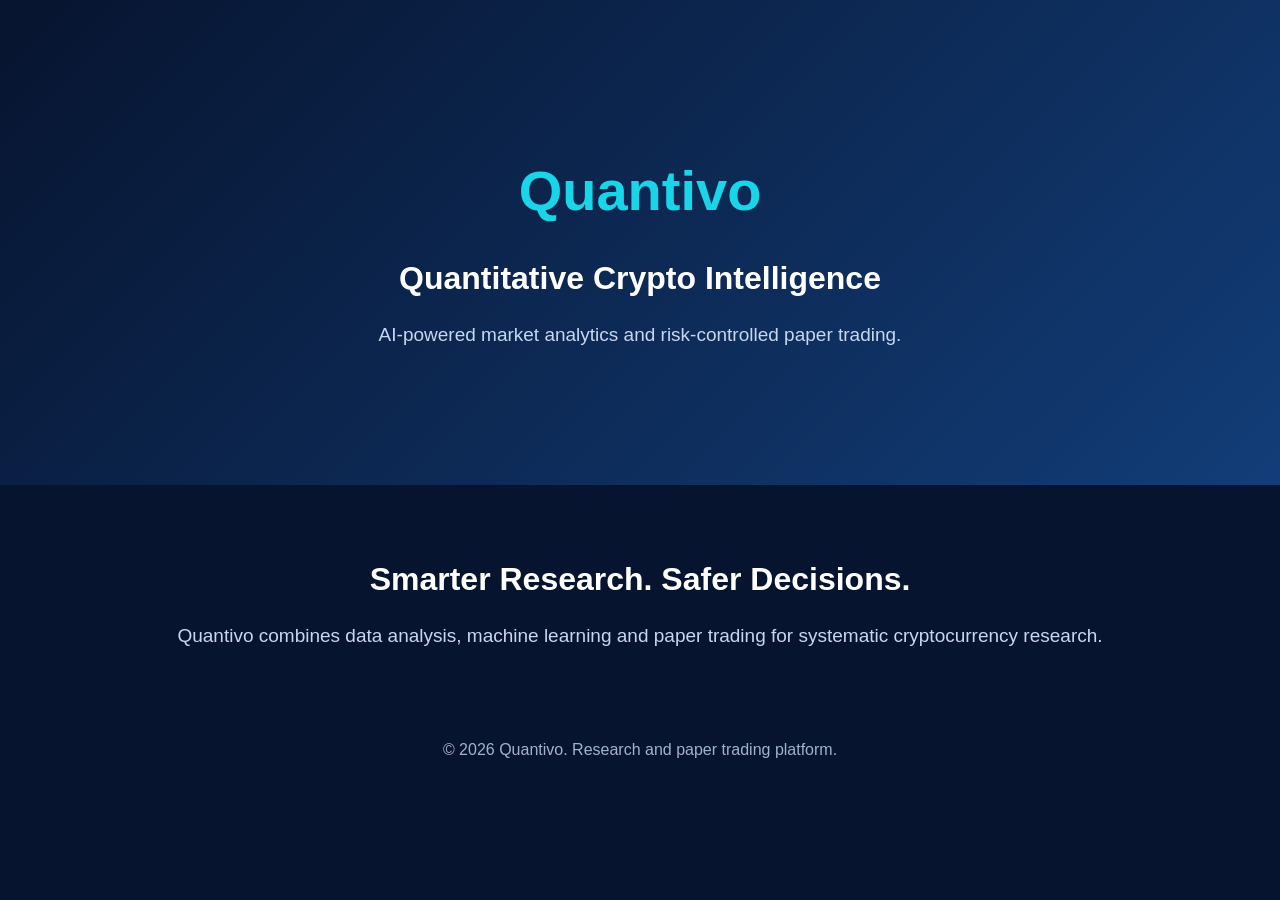
==== index.html @ 5c6624a2 "Create Create Quantivo landing page" ====
<!DOCTYPE html>
<html lang="en">
<head>
  <meta charset="UTF-8">
  <meta name="viewport" content="width=device-width, initial-scale=1.0">
  <title>Quantivo</title>
  <style>
    body {
      margin: 0;
      font-family: Arial, sans-serif;
      background: #07142f;
      color: white;
      text-align: center;
    }
    header {
      padding: 120px 20px;
      background: linear-gradient(135deg, #07142f, #123d78);
    }
    h1 {
      color: #18d5e8;
      font-size: 56px;
    }
    h2 {
      font-size: 32px;
    }
    p {
      color: #c9d7ee;
      font-size: 19px;
    }
    section {
      padding: 50px 20px;
    }
    footer {
      padding: 25px;
      color: #9fb3d1;
    }
  </style>
</head>
<body>

  <header>
    <h1>Quantivo</h1>
    <h2>Quantitative Crypto Intelligence</h2>
    <p>AI-powered market analytics and risk-controlled paper trading.</p>
  </header>

  <section>
    <h2>Smarter Research. Safer Decisions.</h2>
    <p>
      Quantivo combines data analysis, machine learning and paper trading
      for systematic cryptocurrency research.
    </p>
  </section>

  <footer>
    © 2026 Quantivo. Research and paper trading platform.
  </footer>

</body>
</html>
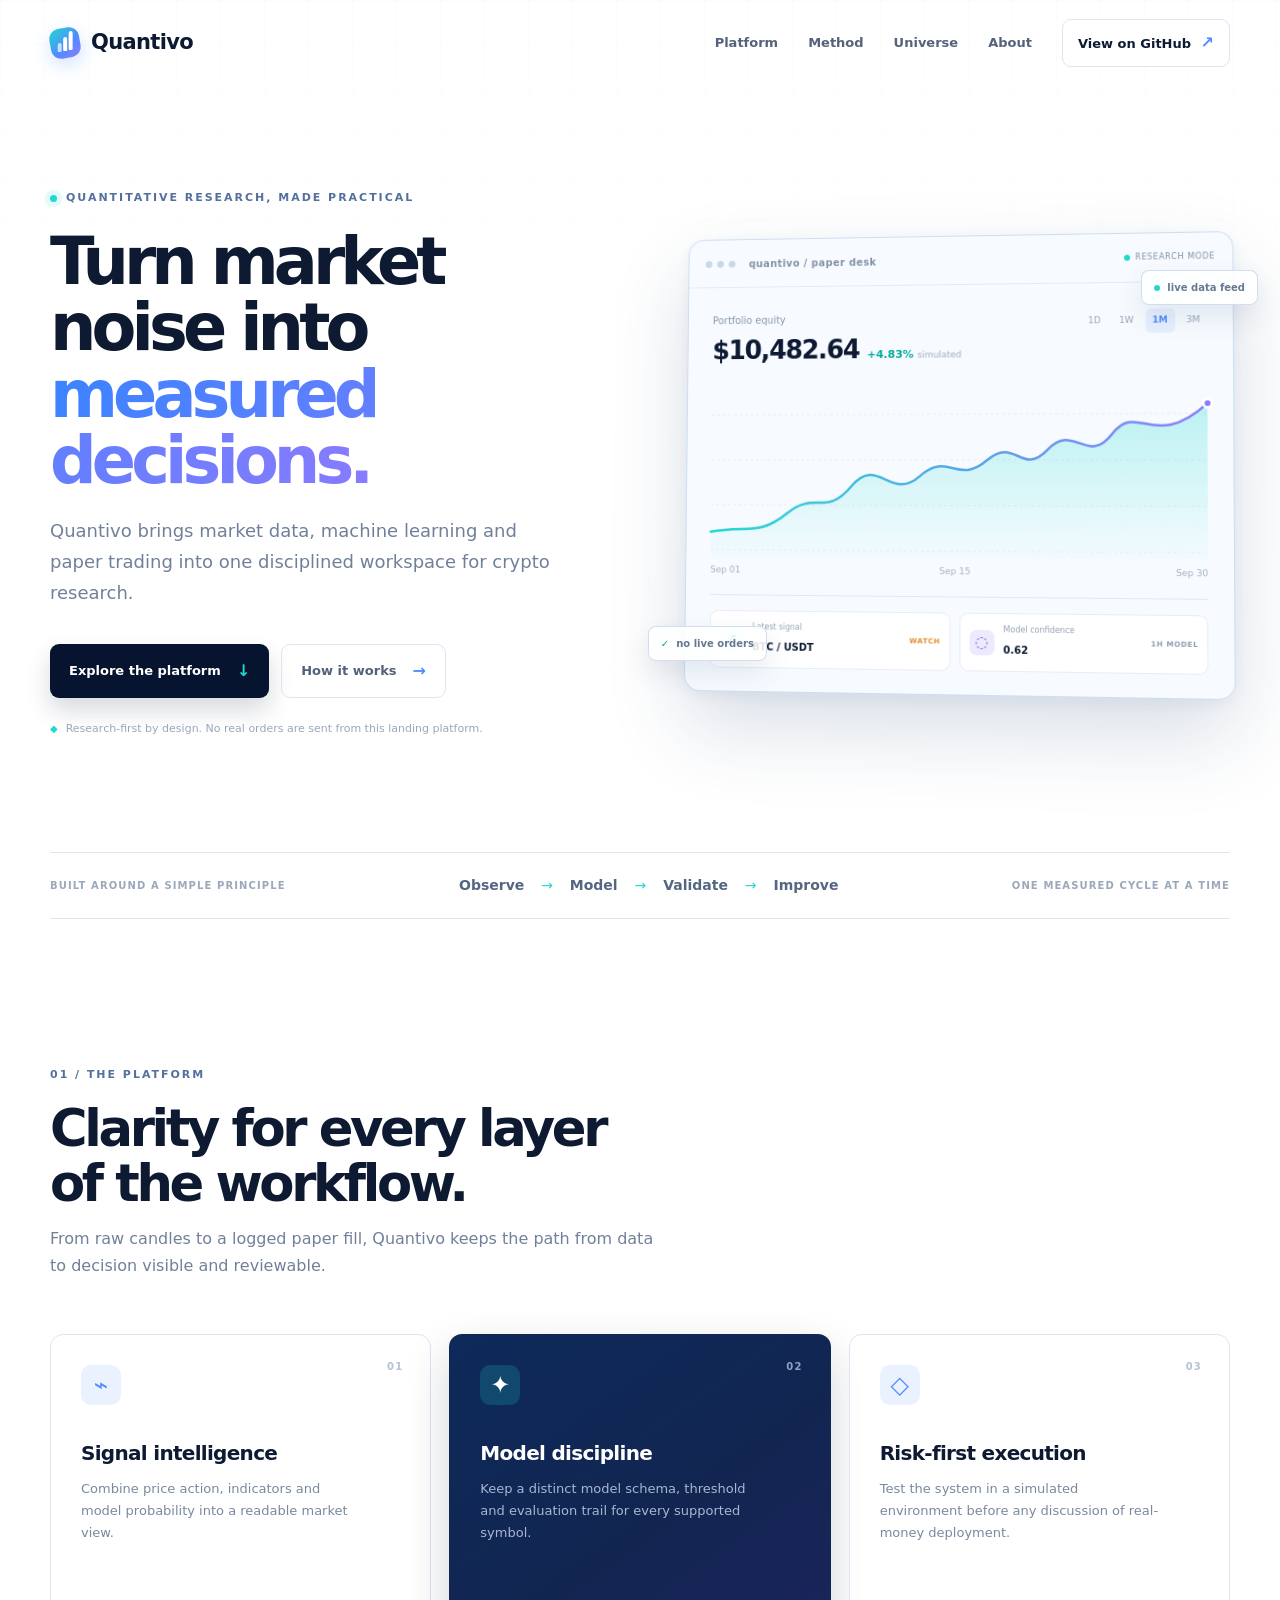
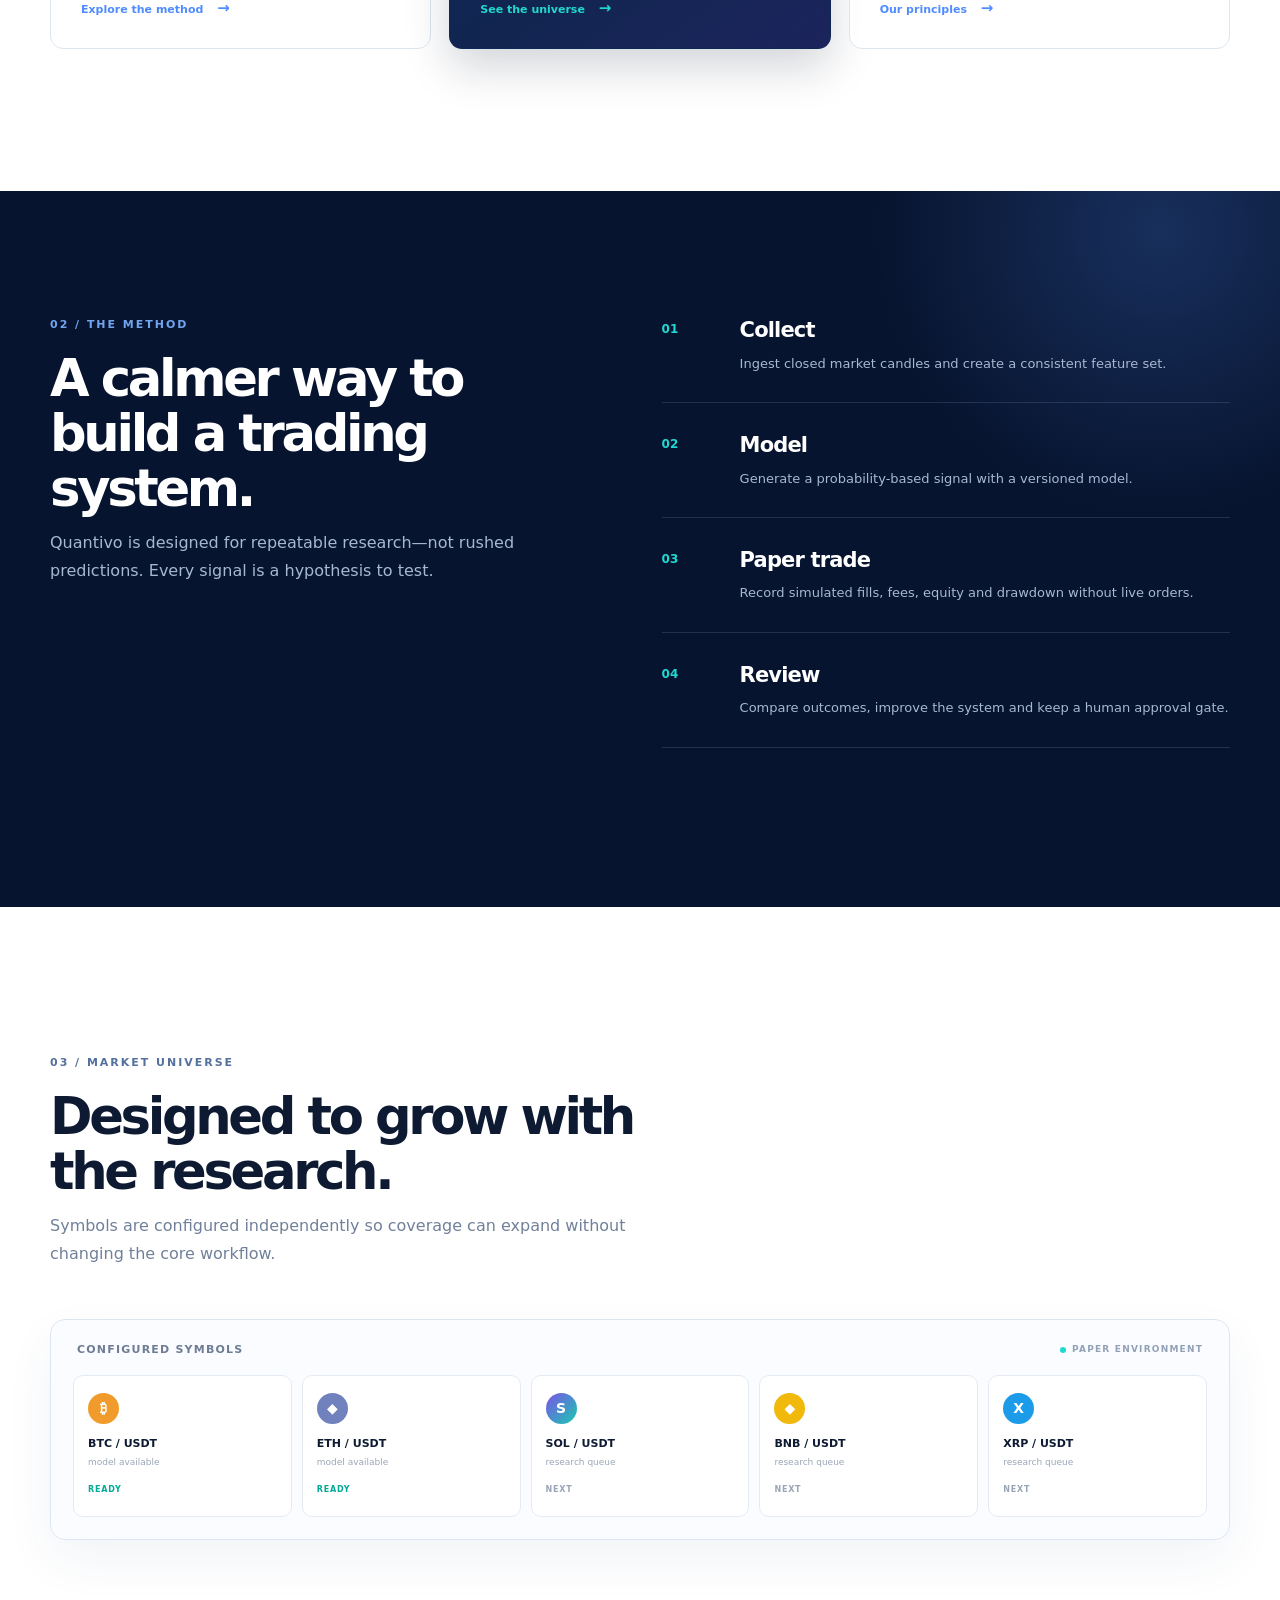
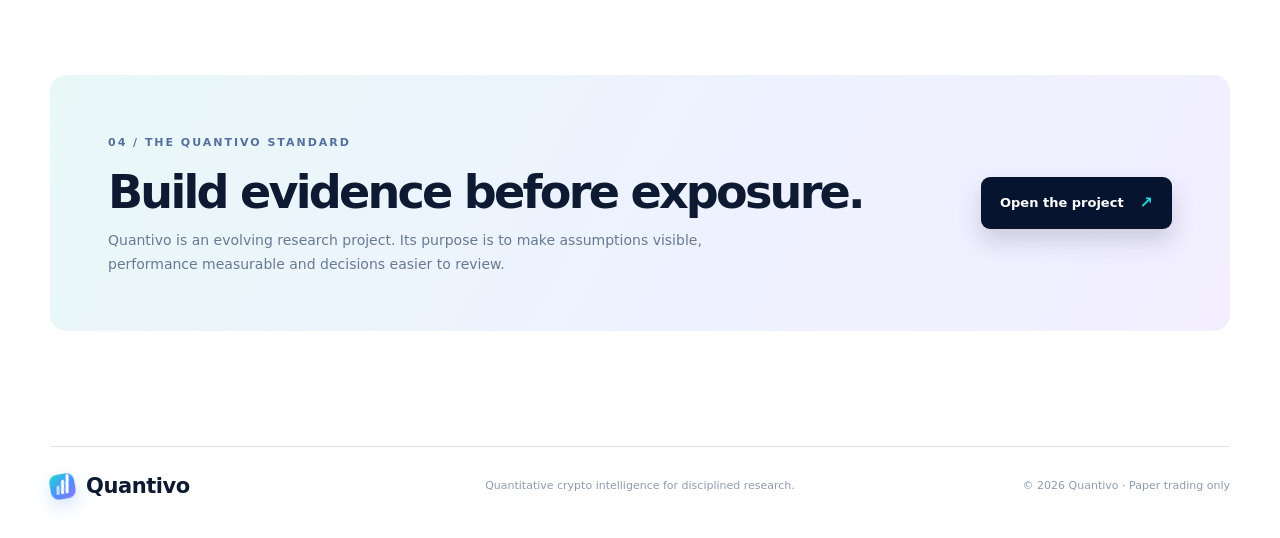
==== commit 53c148fd: "Add files via upload Update Quantivo professional website" ====
--- a/index.html
+++ b/index.html
@@ -1,60 +1,150 @@
-<!DOCTYPE html>
+<!doctype html>
 <html lang="en">
 <head>
-  <meta charset="UTF-8">
-  <meta name="viewport" content="width=device-width, initial-scale=1.0">
-  <title>Quantivo</title>
-  <style>
-    body {
-      margin: 0;
-      font-family: Arial, sans-serif;
-      background: #07142f;
-      color: white;
-      text-align: center;
-    }
-    header {
-      padding: 120px 20px;
-      background: linear-gradient(135deg, #07142f, #123d78);
-    }
-    h1 {
-      color: #18d5e8;
-      font-size: 56px;
-    }
-    h2 {
-      font-size: 32px;
-    }
-    p {
-      color: #c9d7ee;
-      font-size: 19px;
-    }
-    section {
-      padding: 50px 20px;
-    }
-    footer {
-      padding: 25px;
-      color: #9fb3d1;
-    }
-  </style>
+  <meta charset="UTF-8" />
+  <meta name="viewport" content="width=device-width, initial-scale=1.0" />
+  <meta name="description" content="Quantivo is an AI-powered quantitative crypto research and paper-trading platform." />
+  <meta name="theme-color" content="#07142f" />
+  <title>Quantivo — Quantitative Crypto Intelligence</title>
+  <link rel="stylesheet" href="styles.css" />
 </head>
 <body>
+  <div class="background-grid" aria-hidden="true"></div>
 
-  <header>
-    <h1>Quantivo</h1>
-    <h2>Quantitative Crypto Intelligence</h2>
-    <p>AI-powered market analytics and risk-controlled paper trading.</p>
+  <header class="site-header">
+    <a class="brand" href="#top" aria-label="Quantivo home">
+      <span class="brand-mark" aria-hidden="true">
+        <span class="mark-bar bar-one"></span>
+        <span class="mark-bar bar-two"></span>
+        <span class="mark-bar bar-three"></span>
+      </span>
+      <span class="brand-name">Quantivo</span>
+    </a>
+
+    <button class="menu-toggle" type="button" aria-label="Open navigation" aria-expanded="false">
+      <span></span><span></span><span></span>
+    </button>
+
+    <nav class="site-nav" aria-label="Main navigation">
+      <a href="#platform">Platform</a>
+      <a href="#method">Method</a>
+      <a href="#universe">Universe</a>
+      <a href="#about">About</a>
+      <a class="nav-cta" href="https://github.com/Quantivo-bit/quantivo-platform" target="_blank" rel="noreferrer">View on GitHub <span>↗</span></a>
+    </nav>
   </header>
 
-  <section>
-    <h2>Smarter Research. Safer Decisions.</h2>
-    <p>
-      Quantivo combines data analysis, machine learning and paper trading
-      for systematic cryptocurrency research.
-    </p>
-  </section>
+  <main id="top">
+    <section class="hero section-shell">
+      <div class="hero-copy reveal">
+        <div class="eyebrow"><span class="pulse-dot"></span> Quantitative research, made practical</div>
+        <h1>Turn market noise into <em>measured decisions.</em></h1>
+        <p class="hero-text">Quantivo brings market data, machine learning and paper trading into one disciplined workspace for crypto research.</p>
+        <div class="hero-actions">
+          <a class="button button-primary" href="#platform">Explore the platform <span>↓</span></a>
+          <a class="button button-ghost" href="#method">How it works <span>→</span></a>
+        </div>
+        <div class="hero-note"><span class="shield-icon">◆</span> Research-first by design. No real orders are sent from this landing platform.</div>
+      </div>
 
-  <footer>
-    © 2026 Quantivo. Research and paper trading platform.
+      <div class="hero-visual reveal delay-one" aria-label="Quantivo dashboard preview">
+        <div class="dashboard-window">
+          <div class="window-topbar">
+            <div class="window-dots"><i></i><i></i><i></i></div>
+            <span class="window-title">quantivo / paper desk</span>
+            <span class="window-status"><b></b> research mode</span>
+          </div>
+          <div class="dashboard-body">
+            <div class="dash-heading">
+              <div><span class="dash-label">Portfolio equity</span><strong>$10,482.64</strong><span class="positive">+4.83% <small>simulated</small></span></div>
+              <div class="period-tabs"><span>1D</span><span>1W</span><span class="active">1M</span><span>3M</span></div>
+            </div>
+            <div class="chart-wrap">
+              <svg class="equity-chart" viewBox="0 0 600 220" role="img" aria-label="Illustrative portfolio equity curve">
+                <defs>
+                  <linearGradient id="areaFill" x1="0" x2="0" y1="0" y2="1">
+                    <stop offset="0" stop-color="#21d8d0" stop-opacity=".28" />
+                    <stop offset="1" stop-color="#21d8d0" stop-opacity="0" />
+                  </linearGradient>
+                  <linearGradient id="lineFill" x1="0" x2="1">
+                    <stop offset="0" stop-color="#21d8d0" />
+                    <stop offset="1" stop-color="#8d7bff" />
+                  </linearGradient>
+                </defs>
+                <g class="chart-grid"><path d="M0 35H600M0 90H600M0 145H600M0 200H600" /></g>
+                <path class="chart-area" d="M0 178 C48 170 60 183 95 155 S142 160 174 122 S222 141 257 110 S303 121 338 91 S379 111 411 78 S458 98 488 59 S537 81 600 23 V220 H0 Z" />
+                <path class="chart-line" d="M0 178 C48 170 60 183 95 155 S142 160 174 122 S222 141 257 110 S303 121 338 91 S379 111 411 78 S458 98 488 59 S537 81 600 23" />
+                <circle class="chart-point" cx="600" cy="23" r="5" />
+              </svg>
+              <div class="chart-labels"><span>Sep 01</span><span>Sep 15</span><span>Sep 30</span></div>
+            </div>
+            <div class="dash-divider"></div>
+            <div class="signal-row">
+              <div class="signal-card"><span class="signal-icon cyan">↗</span><div><small>Latest signal</small><strong>BTC / USDT</strong></div><span class="signal-pill watch">WATCH</span></div>
+              <div class="signal-card"><span class="signal-icon violet">◌</span><div><small>Model confidence</small><strong>0.62</strong></div><span class="signal-pill neutral">1H MODEL</span></div>
+            </div>
+          </div>
+        </div>
+        <div class="floating-tag tag-top"><span></span> live data feed</div>
+        <div class="floating-tag tag-bottom"><span>✓</span> no live orders</div>
+      </div>
+    </section>
+
+    <section class="proof-strip section-shell reveal">
+      <span class="proof-label">Built around a simple principle</span>
+      <div class="proof-statement">Observe <b>→</b> Model <b>→</b> Validate <b>→</b> Improve</div>
+      <span class="proof-label proof-right">One measured cycle at a time</span>
+    </section>
+
+    <section id="platform" class="content-section section-shell">
+      <div class="section-heading reveal"><span class="section-kicker">01 / THE PLATFORM</span><h2>Clarity for every layer of the workflow.</h2><p>From raw candles to a logged paper fill, Quantivo keeps the path from data to decision visible and reviewable.</p></div>
+      <div class="feature-grid">
+        <article class="feature-card reveal"><div class="feature-number">01</div><div class="feature-icon icon-data">⌁</div><h3>Signal intelligence</h3><p>Combine price action, indicators and model probability into a readable market view.</p><a href="#method">Explore the method <span>→</span></a></article>
+        <article class="feature-card featured reveal delay-one"><div class="feature-number">02</div><div class="feature-icon icon-model">✦</div><h3>Model discipline</h3><p>Keep a distinct model schema, threshold and evaluation trail for every supported symbol.</p><a href="#universe">See the universe <span>→</span></a></article>
+        <article class="feature-card reveal delay-two"><div class="feature-number">03</div><div class="feature-icon icon-risk">◇</div><h3>Risk-first execution</h3><p>Test the system in a simulated environment before any discussion of real-money deployment.</p><a href="#about">Our principles <span>→</span></a></article>
+      </div>
+    </section>
+
+    <section id="method" class="method-section">
+      <div class="section-shell method-layout">
+        <div class="section-heading light reveal"><span class="section-kicker">02 / THE METHOD</span><h2>A calmer way to build a trading system.</h2><p>Quantivo is designed for repeatable research—not rushed predictions. Every signal is a hypothesis to test.</p></div>
+        <div class="method-steps">
+          <div class="method-step reveal"><span>01</span><div><h3>Collect</h3><p>Ingest closed market candles and create a consistent feature set.</p></div></div>
+          <div class="method-step reveal delay-one"><span>02</span><div><h3>Model</h3><p>Generate a probability-based signal with a versioned model.</p></div></div>
+          <div class="method-step reveal delay-two"><span>03</span><div><h3>Paper trade</h3><p>Record simulated fills, fees, equity and drawdown without live orders.</p></div></div>
+          <div class="method-step reveal delay-three"><span>04</span><div><h3>Review</h3><p>Compare outcomes, improve the system and keep a human approval gate.</p></div></div>
+        </div>
+      </div>
+    </section>
+
+    <section id="universe" class="content-section section-shell universe-section">
+      <div class="section-heading reveal"><span class="section-kicker">03 / MARKET UNIVERSE</span><h2>Designed to grow with the research.</h2><p>Symbols are configured independently so coverage can expand without changing the core workflow.</p></div>
+      <div class="universe-board reveal">
+        <div class="universe-head"><span>Configured symbols</span><span class="board-status"><b></b> paper environment</span></div>
+        <div class="asset-grid">
+          <div class="asset active"><span class="asset-token btc">₿</span><div><strong>BTC / USDT</strong><small>model available</small></div><span class="asset-state">READY</span></div>
+          <div class="asset active"><span class="asset-token eth">◆</span><div><strong>ETH / USDT</strong><small>model available</small></div><span class="asset-state">READY</span></div>
+          <div class="asset"><span class="asset-token sol">S</span><div><strong>SOL / USDT</strong><small>research queue</small></div><span class="asset-state queued">NEXT</span></div>
+          <div class="asset"><span class="asset-token bnb">◆</span><div><strong>BNB / USDT</strong><small>research queue</small></div><span class="asset-state queued">NEXT</span></div>
+          <div class="asset"><span class="asset-token xrp">X</span><div><strong>XRP / USDT</strong><small>research queue</small></div><span class="asset-state queued">NEXT</span></div>
+        </div>
+      </div>
+    </section>
+
+    <section id="about" class="closing-section section-shell reveal">
+      <div class="closing-card">
+        <div><span class="section-kicker">04 / THE QUANTIVO STANDARD</span><h2>Build evidence before exposure.</h2><p>Quantivo is an evolving research project. Its purpose is to make assumptions visible, performance measurable and decisions easier to review.</p></div>
+        <a class="button button-primary" href="https://github.com/Quantivo-bit/quantivo-platform" target="_blank" rel="noreferrer">Open the project <span>↗</span></a>
+      </div>
+    </section>
+  </main>
+
+  <footer class="site-footer section-shell">
+    <a class="brand" href="#top" aria-label="Quantivo home"><span class="brand-mark small" aria-hidden="true"><span class="mark-bar bar-one"></span><span class="mark-bar bar-two"></span><span class="mark-bar bar-three"></span></span><span class="brand-name">Quantivo</span></a>
+    <p>Quantitative crypto intelligence for disciplined research.</p>
+    <span class="footer-meta">© <span id="year"></span> Quantivo · Paper trading only</span>
   </footer>
 
+  <script src="script.js"></script>
 </body>
 </html>
--- a/styles.css
+++ b/styles.css
@@ -0,0 +1,51 @@
+:root {
+  --navy: #07142f;
+  --navy-2: #0b1c3d;
+  --ink: #0d1a32;
+  --muted: #71809a;
+  --line: #dce5f1;
+  --soft: #f5f8fc;
+  --cyan: #21d8d0;
+  --blue: #4f8cff;
+  --violet: #8d7bff;
+  --white: #ffffff;
+  --max: 1180px;
+}
+
+* { box-sizing: border-box; }
+html { scroll-behavior: smooth; }
+body { margin: 0; color: var(--ink); background: #fff; font-family: Inter, ui-sans-serif, system-ui, -apple-system, BlinkMacSystemFont, "Segoe UI", sans-serif; line-height: 1.5; overflow-x: hidden; }
+a { color: inherit; text-decoration: none; }
+.background-grid { position: fixed; inset: 0; pointer-events: none; opacity: .42; background-image: linear-gradient(rgba(14, 38, 75, .035) 1px, transparent 1px), linear-gradient(90deg, rgba(14, 38, 75, .035) 1px, transparent 1px); background-size: 44px 44px; mask-image: linear-gradient(to bottom, #000 0%, transparent 52%); }
+.section-shell { width: min(var(--max), calc(100% - 64px)); margin: 0 auto; }
+
+.site-header { width: min(var(--max), calc(100% - 64px)); height: 86px; margin: 0 auto; display: flex; align-items: center; justify-content: space-between; position: relative; z-index: 5; }
+.brand { display: inline-flex; align-items: center; gap: 11px; font-weight: 750; letter-spacing: -.04em; }
+.brand-name { font-size: 21px; }
+.brand-mark { width: 30px; height: 30px; border-radius: 10px; position: relative; display: inline-flex; align-items: end; justify-content: center; gap: 2px; padding: 7px 6px; background: linear-gradient(145deg, var(--cyan), var(--blue) 57%, var(--violet)); box-shadow: 0 7px 18px rgba(68, 143, 255, .24); transform: rotate(-10deg); }
+.mark-bar { display: block; width: 4px; border-radius: 4px 4px 2px 2px; background: #fff; transform: rotate(10deg); }
+.bar-one { height: 9px; opacity: .7; }.bar-two { height: 14px; }.bar-three { height: 19px; }
+.brand-mark.small { width: 25px; height: 25px; border-radius: 8px; padding: 5px; }.brand-mark.small .mark-bar { width: 3px; }
+.site-nav { display: flex; align-items: center; gap: 30px; color: #54637c; font-size: 13px; font-weight: 650; }
+.site-nav a { transition: color .2s ease; }.site-nav a:hover { color: var(--ink); }.site-nav .nav-cta { color: var(--ink); padding: 11px 15px; border: 1px solid var(--line); border-radius: 9px; background: rgba(255,255,255,.7); }.nav-cta span { color: var(--blue); font-size: 16px; margin-left: 5px; }
+.menu-toggle { display: none; border: 0; background: transparent; padding: 8px; }.menu-toggle span { width: 23px; height: 2px; display: block; margin: 5px; background: var(--ink); border-radius: 3px; }
+
+.hero { min-height: 650px; padding: 104px 0 115px; display: grid; grid-template-columns: 1fr .99fr; gap: 74px; align-items: center; }
+.eyebrow, .section-kicker { color: #54709e; font-size: 11px; font-weight: 800; text-transform: uppercase; letter-spacing: .18em; }.eyebrow { display: flex; align-items: center; gap: 9px; }.pulse-dot { width: 7px; height: 7px; border-radius: 50%; background: var(--cyan); box-shadow: 0 0 0 5px rgba(33,216,208,.13); }
+h1 { max-width: 640px; margin: 21px 0 22px; font-size: clamp(50px, 5.1vw, 78px); line-height: 1.02; letter-spacing: -.075em; font-weight: 730; }.hero h1 em { font-style: normal; color: var(--blue); background: linear-gradient(100deg, #3c83ff, #887bff); -webkit-background-clip: text; background-clip: text; color: transparent; }
+.hero-text { max-width: 510px; margin: 0; color: var(--muted); font-size: 18px; line-height: 1.72; }.hero-actions { display: flex; gap: 12px; margin-top: 35px; }.button { display: inline-flex; align-items: center; justify-content: center; gap: 16px; border-radius: 9px; padding: 14px 19px; font-size: 13px; font-weight: 750; transition: transform .2s ease, box-shadow .2s ease, background .2s ease; }.button:hover { transform: translateY(-2px); }.button-primary { color: #fff; background: var(--navy); box-shadow: 0 12px 25px rgba(7,20,47,.16); }.button-primary:hover { box-shadow: 0 16px 30px rgba(7,20,47,.22); }.button-primary span { color: var(--cyan); font-size: 16px; }.button-ghost { border: 1px solid var(--line); color: #53617a; }.button-ghost span { color: var(--blue); font-size: 16px; }.hero-note { display: flex; align-items: center; gap: 8px; margin-top: 23px; color: #9aa7ba; font-size: 11px; }.shield-icon { color: var(--cyan); font-size: 10px; }
+
+.hero-visual { position: relative; min-width: 0; }.dashboard-window { position: relative; overflow: hidden; border: 1px solid rgba(151,181,223,.42); border-radius: 16px; background: rgba(247,251,255,.9); box-shadow: 0 35px 80px rgba(31, 63, 112, .17), 0 5px 18px rgba(31,63,112,.06); transform: perspective(1200px) rotateY(-5deg) rotateX(2deg); }.window-topbar { height: 49px; display: flex; align-items: center; gap: 14px; padding: 0 17px; border-bottom: 1px solid #e1eaf5; color: #8290a7; font-size: 10px; }.window-dots { display: flex; gap: 5px; }.window-dots i { width: 7px; height: 7px; border-radius: 50%; background: #cad7e7; }.window-title { font-weight: 700; letter-spacing: .04em; }.window-status { margin-left: auto; display: flex; gap: 5px; align-items: center; text-transform: uppercase; letter-spacing: .08em; font-size: 8px; }.window-status b, .board-status b { width: 6px; height: 6px; border-radius: 50%; background: var(--cyan); }
+.dashboard-body { padding: 26px 25px 23px; }.dash-heading { display: flex; align-items: start; justify-content: space-between; }.dash-label { display: block; color: #8796aa; font-size: 10px; margin-bottom: 4px; }.dash-heading strong { display: inline-block; font-size: 26px; letter-spacing: -.05em; }.positive { display: inline-block; color: #04a99c; margin-left: 8px; font-size: 11px; font-weight: 800; }.positive small { color: #9caabd; font-size: 9px; font-weight: 500; }.period-tabs { display: flex; gap: 4px; color: #97a5b8; font-size: 9px; }.period-tabs span { padding: 5px 7px; border-radius: 5px; }.period-tabs .active { color: var(--blue); background: #e7effe; font-weight: 800; }.chart-wrap { margin-top: 17px; }.equity-chart { display: block; width: 100%; height: auto; overflow: visible; }.chart-grid path { fill: none; stroke: #e0e8f2; stroke-width: 1; stroke-dasharray: 3 4; }.chart-area { fill: url(#areaFill); }.chart-line { fill: none; stroke: url(#lineFill); stroke-width: 3; stroke-linecap: round; }.chart-point { fill: var(--violet); stroke: white; stroke-width: 3; }.chart-labels { display: flex; justify-content: space-between; color: #a4b0c0; font-size: 9px; margin-top: -3px; }.dash-divider { height: 1px; margin: 18px 0 15px; background: #e0e8f2; }.signal-row { display: grid; grid-template-columns: 1fr 1fr; gap: 9px; }.signal-card { display: flex; align-items: center; gap: 9px; min-width: 0; padding: 10px 9px; background: #fff; border: 1px solid #e7edf5; border-radius: 9px; }.signal-icon { width: 25px; height: 25px; display: grid; place-items: center; border-radius: 7px; font-size: 15px; }.signal-icon.cyan { color: #069c9c; background: #dff8f5; }.signal-icon.violet { color: #6f5de1; background: #eeeafe; }.signal-card div { min-width: 0; }.signal-card small { display: block; color: #94a1b4; white-space: nowrap; font-size: 8px; }.signal-card strong { font-size: 10px; white-space: nowrap; }.signal-pill { margin-left: auto; font-size: 7px; font-weight: 800; letter-spacing: .08em; }.signal-pill.watch { color: #e28a25; }.signal-pill.neutral { color: #8c9ab0; }.floating-tag { position: absolute; display: flex; align-items: center; gap: 7px; padding: 9px 12px; border: 1px solid rgba(202,217,235,.85); border-radius: 8px; color: #667892; background: rgba(255,255,255,.88); box-shadow: 0 12px 27px rgba(41,74,119,.11); font-size: 10px; font-weight: 750; }.tag-top { top: 8%; right: -28px; }.tag-top span { width: 6px; height: 6px; border-radius: 50%; background: var(--cyan); }.tag-bottom { bottom: 7%; left: -32px; }.tag-bottom span { color: #00a88f; }
+
+.proof-strip { display: flex; align-items: center; justify-content: space-between; gap: 20px; padding: 22px 0; border-top: 1px solid var(--line); border-bottom: 1px solid var(--line); }.proof-label { color: #9ba8bb; font-size: 10px; text-transform: uppercase; letter-spacing: .11em; font-weight: 800; }.proof-statement { color: #546681; font-size: 14px; font-weight: 650; }.proof-statement b { color: var(--cyan); padding: 0 12px; font-weight: 500; }.proof-right { text-align: right; }
+.content-section { padding: 142px 0; }.section-heading { max-width: 620px; }.section-heading h2 { margin: 16px 0 14px; font-size: clamp(34px, 4vw, 53px); line-height: 1.07; letter-spacing: -.065em; }.section-heading p { margin: 0; color: var(--muted); font-size: 16px; line-height: 1.7; }.feature-grid { display: grid; grid-template-columns: repeat(3, 1fr); gap: 18px; margin-top: 55px; }.feature-card { position: relative; min-height: 315px; padding: 30px; border: 1px solid var(--line); border-radius: 13px; background: rgba(255,255,255,.8); overflow: hidden; transition: transform .25s ease, border-color .25s ease, box-shadow .25s ease; }.feature-card:hover { transform: translateY(-5px); border-color: #b8cdef; box-shadow: 0 18px 42px rgba(39,69,116,.09); }.feature-card.featured { color: #fff; border-color: transparent; background: linear-gradient(145deg, #0d2a5a, #122551 58%, #1b245c); box-shadow: 0 18px 45px rgba(7,20,47,.18); }.feature-number { position: absolute; top: 24px; right: 27px; color: #b6c2d3; font-size: 10px; font-weight: 800; letter-spacing: .12em; }.featured .feature-number { color: #8aa2c4; }.feature-icon { width: 40px; height: 40px; display: grid; place-items: center; margin-bottom: 33px; color: var(--blue); background: #eaf1ff; border-radius: 10px; font-size: 24px; }.featured .feature-icon { color: #fff; background: rgba(33,216,208,.18); }.feature-card h3 { margin: 0 0 10px; font-size: 20px; letter-spacing: -.035em; }.feature-card p { max-width: 280px; margin: 0; color: #7a899f; font-size: 13px; line-height: 1.7; }.featured p { color: #a8b7d0; }.feature-card a { position: absolute; bottom: 29px; color: var(--blue); font-size: 11px; font-weight: 800; }.featured a { color: var(--cyan); }.feature-card a span { margin-left: 10px; font-size: 15px; }
+
+.method-section { padding: 120px 0 132px; color: #fff; background: var(--navy); position: relative; overflow: hidden; }.method-section::after { content: ""; position: absolute; width: 600px; height: 600px; right: -180px; top: -260px; border-radius: 50%; background: radial-gradient(circle, rgba(85,145,255,.22), transparent 67%); pointer-events: none; }.method-layout { display: grid; grid-template-columns: .9fr 1fr; gap: 100px; position: relative; z-index: 1; }.light .section-kicker { color: #71a5ef; }.light h2 { color: #fff; }.light p { color: #a7b8d1; }.method-steps { padding-top: 4px; }.method-step { display: grid; grid-template-columns: 56px 1fr; gap: 22px; padding: 0 0 28px; margin-bottom: 27px; border-bottom: 1px solid rgba(184,210,246,.15); }.method-step > span { color: var(--cyan); font-size: 12px; font-weight: 800; padding-top: 5px; }.method-step h3 { margin: 0 0 6px; font-size: 21px; letter-spacing: -.04em; }.method-step p { margin: 0; color: #a7b8d1; font-size: 13px; line-height: 1.65; }
+.universe-section { padding-bottom: 135px; }.universe-board { margin-top: 52px; padding: 22px; border: 1px solid var(--line); border-radius: 15px; background: rgba(250,252,255,.87); box-shadow: 0 20px 50px rgba(36,68,115,.06); }.universe-head { display: flex; justify-content: space-between; padding: 0 4px 17px; color: #6e7c94; font-size: 11px; font-weight: 800; text-transform: uppercase; letter-spacing: .11em; }.board-status { display: flex; align-items: center; gap: 6px; color: #92a1b6; font-size: 9px; }.asset-grid { display: grid; grid-template-columns: repeat(5, 1fr); gap: 10px; }.asset { min-width: 0; padding: 17px 14px; border: 1px solid #e3eaf3; border-radius: 10px; background: #fff; }.asset-token { width: 31px; height: 31px; display: grid; place-items: center; margin-bottom: 12px; border-radius: 50%; color: #fff; font-size: 14px; font-weight: 800; }.btc { background: #f19b2c; }.eth { background: #7181bd; }.sol { background: linear-gradient(135deg, #7c53e8, #19c9b0); }.bnb { background: #f0b90b; }.xrp { background: #1c9be9; }.asset strong, .asset small { display: block; white-space: nowrap; }.asset strong { font-size: 11px; }.asset small { margin-top: 3px; color: #9aa7b8; font-size: 9px; }.asset-state { display: inline-block; margin-top: 15px; color: #00aa96; font-size: 8px; font-weight: 850; letter-spacing: .1em; }.asset-state.queued { color: #99a5b6; }
+.closing-section { padding-bottom: 115px; }.closing-card { display: flex; align-items: center; justify-content: space-between; gap: 35px; padding: 54px 58px; border-radius: 16px; background: linear-gradient(120deg, #e9f8f7, #edf2ff 52%, #f2eeff); }.closing-card h2 { margin: 15px 0 11px; font-size: clamp(30px, 3.6vw, 47px); line-height: 1.08; letter-spacing: -.06em; }.closing-card p { max-width: 630px; margin: 0; color: #687993; font-size: 14px; line-height: 1.7; }.site-footer { display: grid; grid-template-columns: 1fr 1fr 1fr; align-items: center; padding: 24px 0 36px; border-top: 1px solid var(--line); color: #8e9caf; font-size: 11px; }.site-footer .brand { color: var(--ink); }.site-footer p { text-align: center; margin: 0; }.footer-meta { text-align: right; }
+.reveal { opacity: 0; transform: translateY(18px); transition: opacity .7s ease, transform .7s ease; }.reveal.visible { opacity: 1; transform: translateY(0); }.delay-one { transition-delay: .1s; }.delay-two { transition-delay: .2s; }.delay-three { transition-delay: .3s; }
+
+@media (max-width: 940px) { .hero { grid-template-columns: 1fr; padding-top: 74px; gap: 60px; }.hero-copy { max-width: 700px; }.hero-visual { max-width: 670px; width: 100%; margin: 0 auto; }.method-layout { grid-template-columns: 1fr; gap: 58px; }.asset-grid { grid-template-columns: repeat(3, 1fr); }.asset:last-child { display: none; } }
+@media (max-width: 700px) { .section-shell, .site-header { width: min(100% - 38px, var(--max)); }.site-header { height: 72px; }.menu-toggle { display: block; position: relative; z-index: 6; }.site-nav { position: absolute; top: 63px; left: 0; right: 0; display: none; flex-direction: column; align-items: stretch; gap: 3px; padding: 12px; border: 1px solid var(--line); border-radius: 12px; background: #fff; box-shadow: 0 15px 35px rgba(18,42,78,.12); }.site-nav.open { display: flex; }.site-nav a { padding: 11px 13px; }.site-nav .nav-cta { text-align: center; margin-top: 5px; }.hero { min-height: 0; padding: 72px 0 86px; }.hero h1 { font-size: clamp(44px, 14vw, 64px); }.hero-text { font-size: 16px; }.hero-actions { flex-wrap: wrap; }.dashboard-window { transform: none; }.tag-top { right: -6px; top: -21px; }.tag-bottom { left: -5px; bottom: -22px; }.proof-strip { display: block; text-align: center; padding: 25px 0; }.proof-statement { margin: 10px 0; }.proof-right { text-align: center; }.content-section { padding: 92px 0; }.feature-grid { grid-template-columns: 1fr; margin-top: 36px; }.feature-card { min-height: 285px; }.method-section { padding: 90px 0; }.asset-grid { grid-template-columns: 1fr 1fr; }.asset:last-child { display: block; }.closing-card { align-items: flex-start; flex-direction: column; padding: 35px 27px; }.site-footer { grid-template-columns: 1fr; gap: 17px; }.site-footer p, .footer-meta { text-align: left; } }
+@media (prefers-reduced-motion: reduce) { html { scroll-behavior: auto; }.reveal { opacity: 1; transform: none; transition: none; }.button, .feature-card { transition: none; } }
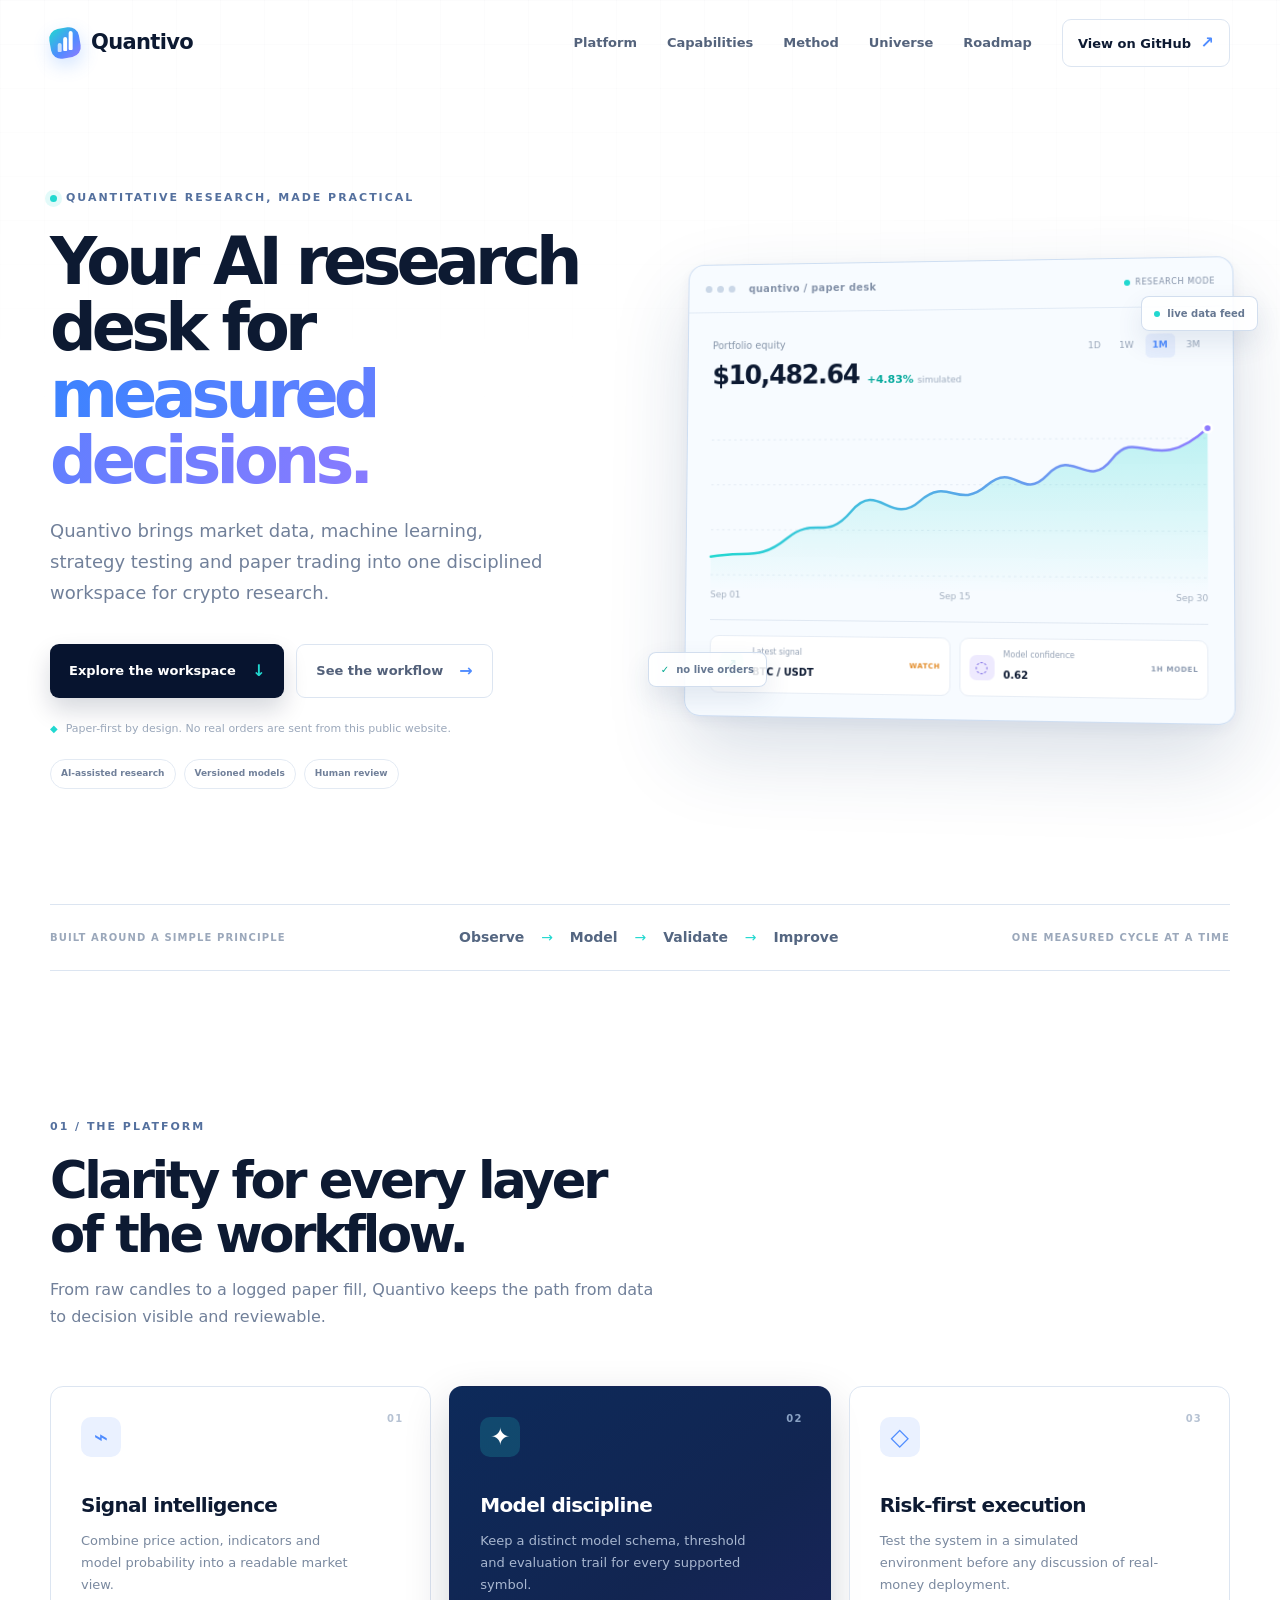
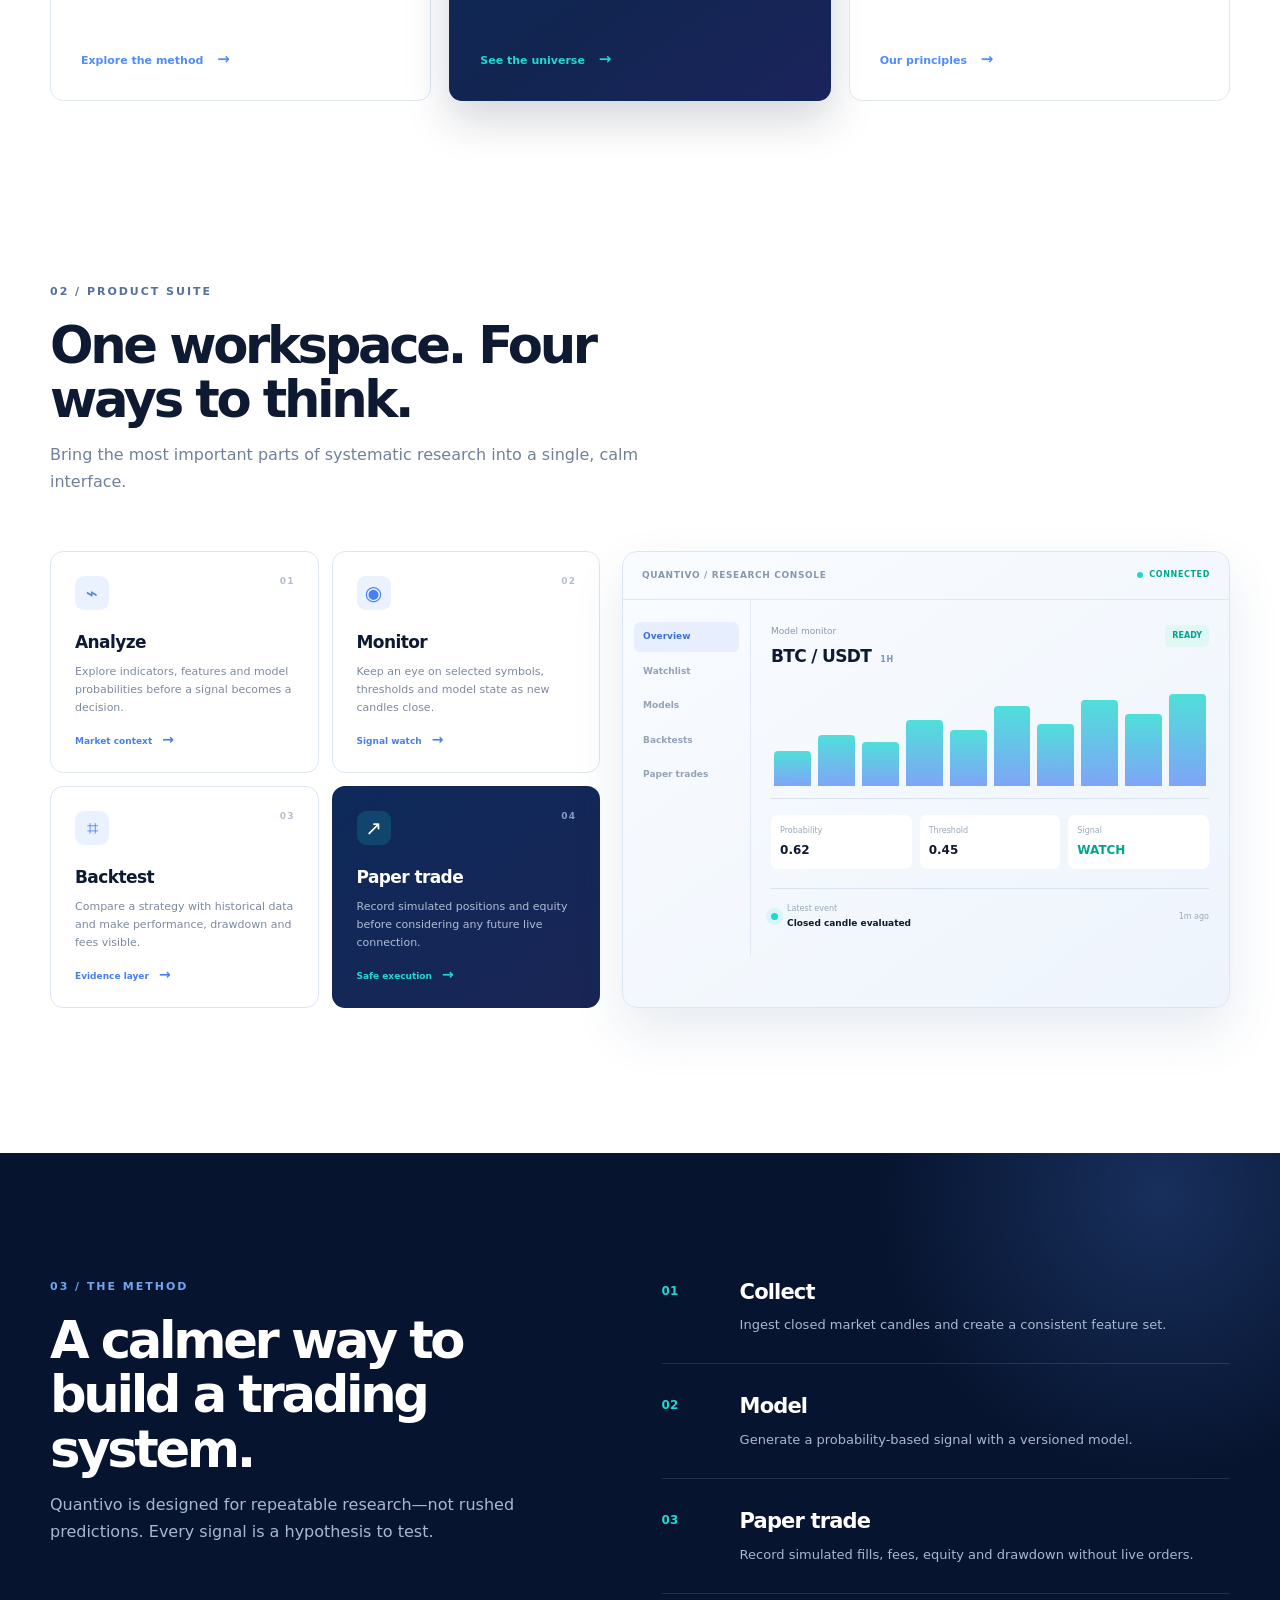
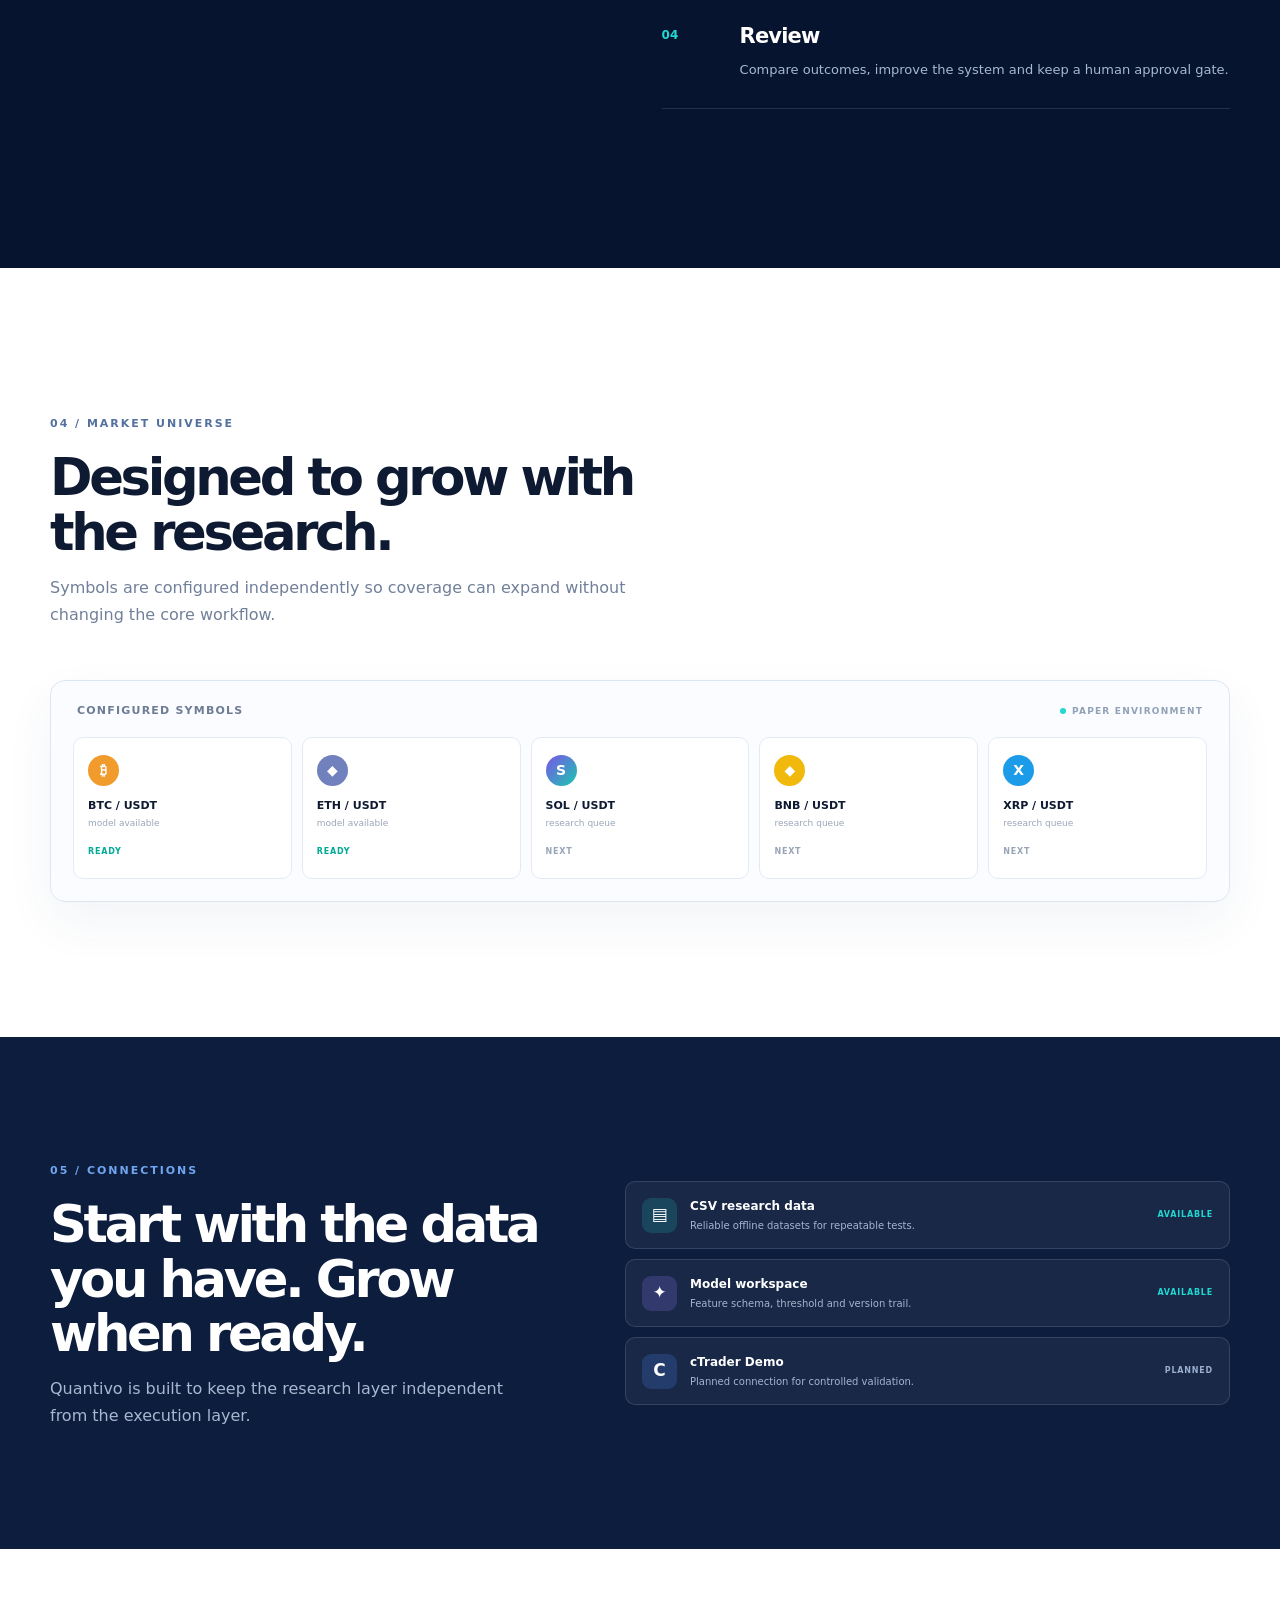
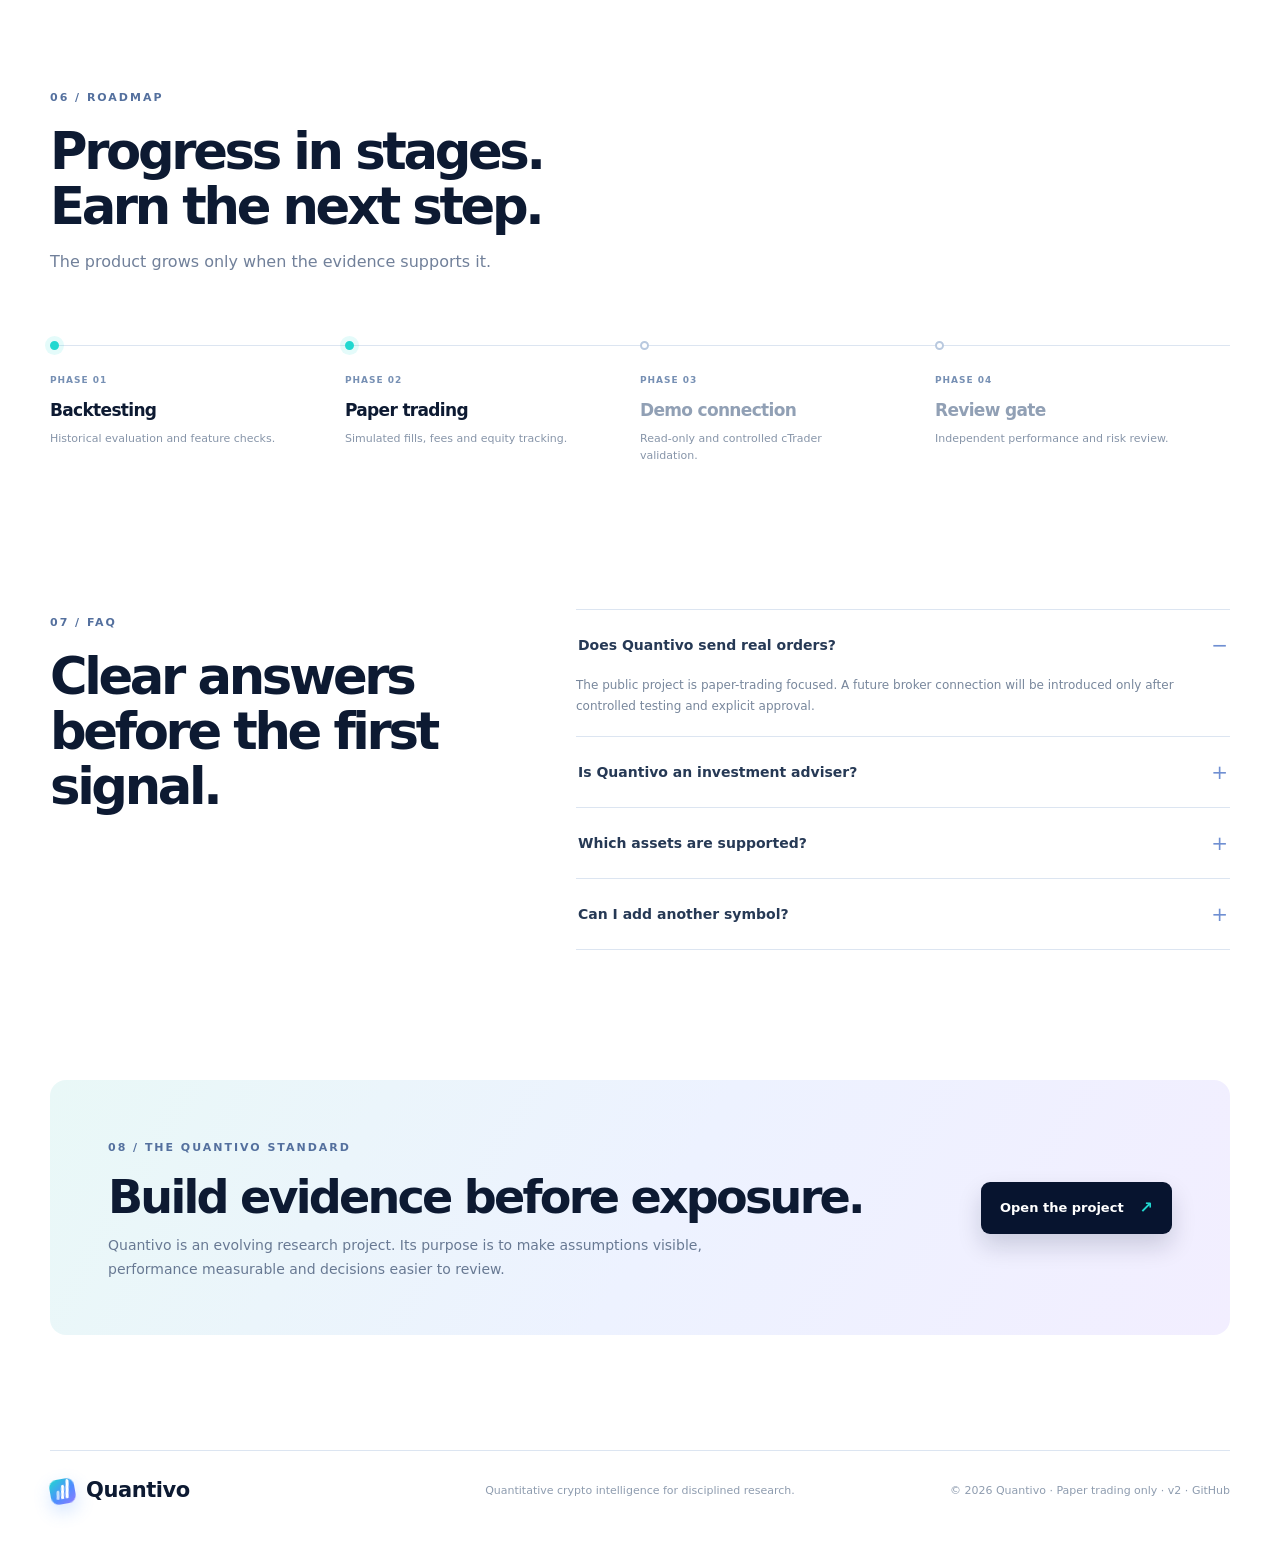
==== commit fd828c30: "Add files via upload Update Quantivo website v2" ====
--- a/index.html
+++ b/index.html
@@ -6,7 +6,8 @@
   <meta name="description" content="Quantivo is an AI-powered quantitative crypto research and paper-trading platform." />
   <meta name="theme-color" content="#07142f" />
   <title>Quantivo — Quantitative Crypto Intelligence</title>
-  <link rel="stylesheet" href="styles.css" />
+  <meta name="quantivo-release" content="v2-2026-10-02" />
+  <link rel="stylesheet" href="styles.css?v=20261002-v2" />
 </head>
 <body>
   <div class="background-grid" aria-hidden="true"></div>
@@ -27,9 +28,10 @@
 
     <nav class="site-nav" aria-label="Main navigation">
       <a href="#platform">Platform</a>
+      <a href="#capabilities">Capabilities</a>
       <a href="#method">Method</a>
       <a href="#universe">Universe</a>
-      <a href="#about">About</a>
+      <a href="#roadmap">Roadmap</a>
       <a class="nav-cta" href="https://github.com/Quantivo-bit/quantivo-platform" target="_blank" rel="noreferrer">View on GitHub <span>↗</span></a>
     </nav>
   </header>
@@ -38,13 +40,14 @@
     <section class="hero section-shell">
       <div class="hero-copy reveal">
         <div class="eyebrow"><span class="pulse-dot"></span> Quantitative research, made practical</div>
-        <h1>Turn market noise into <em>measured decisions.</em></h1>
-        <p class="hero-text">Quantivo brings market data, machine learning and paper trading into one disciplined workspace for crypto research.</p>
+        <h1>Your AI research desk for <em>measured decisions.</em></h1>
+        <p class="hero-text">Quantivo brings market data, machine learning, strategy testing and paper trading into one disciplined workspace for crypto research.</p>
         <div class="hero-actions">
-          <a class="button button-primary" href="#platform">Explore the platform <span>↓</span></a>
-          <a class="button button-ghost" href="#method">How it works <span>→</span></a>
-        </div>
-        <div class="hero-note"><span class="shield-icon">◆</span> Research-first by design. No real orders are sent from this landing platform.</div>
+          <a class="button button-primary" href="#capabilities">Explore the workspace <span>↓</span></a>
+          <a class="button button-ghost" href="#method">See the workflow <span>→</span></a>
+        </div>
+        <div class="hero-note"><span class="shield-icon">◆</span> Paper-first by design. No real orders are sent from this public website.</div>
+        <div class="hero-chips"><span>AI-assisted research</span><span>Versioned models</span><span>Human review</span></div>
       </div>
 
       <div class="hero-visual reveal delay-one" aria-label="Quantivo dashboard preview">
@@ -105,9 +108,28 @@
       </div>
     </section>
 
+    <section id="capabilities" class="capabilities-section section-shell">
+      <div class="section-heading reveal"><span class="section-kicker">02 / PRODUCT SUITE</span><h2>One workspace. Four ways to think.</h2><p>Bring the most important parts of systematic research into a single, calm interface.</p></div>
+      <div class="capability-layout">
+        <div class="capability-grid">
+          <article class="capability-card reveal"><span class="capability-index">01</span><span class="capability-glyph">⌁</span><h3>Analyze</h3><p>Explore indicators, features and model probabilities before a signal becomes a decision.</p><span class="capability-link">Market context <b>→</b></span></article>
+          <article class="capability-card reveal delay-one"><span class="capability-index">02</span><span class="capability-glyph">◉</span><h3>Monitor</h3><p>Keep an eye on selected symbols, thresholds and model state as new candles close.</p><span class="capability-link">Signal watch <b>→</b></span></article>
+          <article class="capability-card reveal delay-two"><span class="capability-index">03</span><span class="capability-glyph">⌗</span><h3>Backtest</h3><p>Compare a strategy with historical data and make performance, drawdown and fees visible.</p><span class="capability-link">Evidence layer <b>→</b></span></article>
+          <article class="capability-card dark-card reveal delay-three"><span class="capability-index">04</span><span class="capability-glyph">↗</span><h3>Paper trade</h3><p>Record simulated positions and equity before considering any future live connection.</p><span class="capability-link">Safe execution <b>→</b></span></article>
+        </div>
+        <div class="console-card reveal delay-one">
+          <div class="console-top"><span class="console-title">quantivo / research console</span><span class="console-live"><i></i> connected</span></div>
+          <div class="console-inner">
+            <div class="console-sidebar"><span class="side-active">Overview</span><span>Watchlist</span><span>Models</span><span>Backtests</span><span>Paper trades</span></div>
+            <div class="console-main"><div class="console-main-head"><div><small>Model monitor</small><strong>BTC / USDT <em>1H</em></strong></div><span class="model-state">READY</span></div><div class="mini-bars"><i style="height:38%"></i><i style="height:55%"></i><i style="height:48%"></i><i style="height:72%"></i><i style="height:61%"></i><i style="height:87%"></i><i style="height:68%"></i><i style="height:94%"></i><i style="height:78%"></i><i style="height:100%"></i></div><div class="console-metrics"><span><small>Probability</small><b>0.62</b></span><span><small>Threshold</small><b>0.45</b></span><span><small>Signal</small><b class="teal-text">WATCH</b></span></div><div class="console-event"><span class="event-dot"></span><div><small>Latest event</small><strong>Closed candle evaluated</strong></div><time>1m ago</time></div></div>
+          </div>
+        </div>
+      </div>
+    </section>
+
     <section id="method" class="method-section">
       <div class="section-shell method-layout">
-        <div class="section-heading light reveal"><span class="section-kicker">02 / THE METHOD</span><h2>A calmer way to build a trading system.</h2><p>Quantivo is designed for repeatable research—not rushed predictions. Every signal is a hypothesis to test.</p></div>
+        <div class="section-heading light reveal"><span class="section-kicker">03 / THE METHOD</span><h2>A calmer way to build a trading system.</h2><p>Quantivo is designed for repeatable research—not rushed predictions. Every signal is a hypothesis to test.</p></div>
         <div class="method-steps">
           <div class="method-step reveal"><span>01</span><div><h3>Collect</h3><p>Ingest closed market candles and create a consistent feature set.</p></div></div>
           <div class="method-step reveal delay-one"><span>02</span><div><h3>Model</h3><p>Generate a probability-based signal with a versioned model.</p></div></div>
@@ -118,7 +140,7 @@
     </section>
 
     <section id="universe" class="content-section section-shell universe-section">
-      <div class="section-heading reveal"><span class="section-kicker">03 / MARKET UNIVERSE</span><h2>Designed to grow with the research.</h2><p>Symbols are configured independently so coverage can expand without changing the core workflow.</p></div>
+      <div class="section-heading reveal"><span class="section-kicker">04 / MARKET UNIVERSE</span><h2>Designed to grow with the research.</h2><p>Symbols are configured independently so coverage can expand without changing the core workflow.</p></div>
       <div class="universe-board reveal">
         <div class="universe-head"><span>Configured symbols</span><span class="board-status"><b></b> paper environment</span></div>
         <div class="asset-grid">
@@ -131,9 +153,40 @@
       </div>
     </section>
 
+    <section class="integration-section">
+      <div class="section-shell integration-layout">
+        <div class="section-heading reveal"><span class="section-kicker">05 / CONNECTIONS</span><h2>Start with the data you have. Grow when ready.</h2><p>Quantivo is built to keep the research layer independent from the execution layer.</p></div>
+        <div class="integration-list reveal delay-one">
+          <div class="integration-item"><span class="integration-logo csv">▤</span><div><strong>CSV research data</strong><small>Reliable offline datasets for repeatable tests.</small></div><span class="integration-status">AVAILABLE</span></div>
+          <div class="integration-item"><span class="integration-logo model">✦</span><div><strong>Model workspace</strong><small>Feature schema, threshold and version trail.</small></div><span class="integration-status">AVAILABLE</span></div>
+          <div class="integration-item"><span class="integration-logo ctrader">c</span><div><strong>cTrader Demo</strong><small>Planned connection for controlled validation.</small></div><span class="integration-status planned">PLANNED</span></div>
+        </div>
+      </div>
+    </section>
+
+    <section id="roadmap" class="roadmap-section section-shell">
+      <div class="section-heading reveal"><span class="section-kicker">06 / ROADMAP</span><h2>Progress in stages. Earn the next step.</h2><p>The product grows only when the evidence supports it.</p></div>
+      <div class="roadmap-line reveal">
+        <div class="roadmap-item current"><span class="roadmap-dot"></span><small>PHASE 01</small><strong>Backtesting</strong><p>Historical evaluation and feature checks.</p></div>
+        <div class="roadmap-item current"><span class="roadmap-dot"></span><small>PHASE 02</small><strong>Paper trading</strong><p>Simulated fills, fees and equity tracking.</p></div>
+        <div class="roadmap-item"><span class="roadmap-dot"></span><small>PHASE 03</small><strong>Demo connection</strong><p>Read-only and controlled cTrader validation.</p></div>
+        <div class="roadmap-item"><span class="roadmap-dot"></span><small>PHASE 04</small><strong>Review gate</strong><p>Independent performance and risk review.</p></div>
+      </div>
+    </section>
+
+    <section class="faq-section section-shell">
+      <div class="section-heading reveal"><span class="section-kicker">07 / FAQ</span><h2>Clear answers before the first signal.</h2></div>
+      <div class="faq-list reveal delay-one">
+        <details open><summary>Does Quantivo send real orders?</summary><p>The public project is paper-trading focused. A future broker connection will be introduced only after controlled testing and explicit approval.</p></details>
+        <details><summary>Is Quantivo an investment adviser?</summary><p>No. Quantivo is a technical research and simulation project. Its outputs are not personalized investment advice or a guarantee of performance.</p></details>
+        <details><summary>Which assets are supported?</summary><p>The current research universe is configured around BTC/USDT and ETH/USDT, with SOL/USDT, BNB/USDT and XRP/USDT planned as independent model tracks.</p></details>
+        <details><summary>Can I add another symbol?</summary><p>Yes. The application is designed so a new symbol can be added through configuration, followed by separate data preparation, model validation and paper-trading review.</p></details>
+      </div>
+    </section>
+
     <section id="about" class="closing-section section-shell reveal">
       <div class="closing-card">
-        <div><span class="section-kicker">04 / THE QUANTIVO STANDARD</span><h2>Build evidence before exposure.</h2><p>Quantivo is an evolving research project. Its purpose is to make assumptions visible, performance measurable and decisions easier to review.</p></div>
+        <div><span class="section-kicker">08 / THE QUANTIVO STANDARD</span><h2>Build evidence before exposure.</h2><p>Quantivo is an evolving research project. Its purpose is to make assumptions visible, performance measurable and decisions easier to review.</p></div>
         <a class="button button-primary" href="https://github.com/Quantivo-bit/quantivo-platform" target="_blank" rel="noreferrer">Open the project <span>↗</span></a>
       </div>
     </section>
@@ -142,9 +195,9 @@
   <footer class="site-footer section-shell">
     <a class="brand" href="#top" aria-label="Quantivo home"><span class="brand-mark small" aria-hidden="true"><span class="mark-bar bar-one"></span><span class="mark-bar bar-two"></span><span class="mark-bar bar-three"></span></span><span class="brand-name">Quantivo</span></a>
     <p>Quantitative crypto intelligence for disciplined research.</p>
-    <span class="footer-meta">© <span id="year"></span> Quantivo · Paper trading only</span>
+    <span class="footer-meta">© <span id="year"></span> Quantivo · Paper trading only · v2 · <a href="https://github.com/Quantivo-bit/quantivo-platform" target="_blank" rel="noreferrer">GitHub</a></span>
   </footer>
 
-  <script src="script.js"></script>
+  <script src="script.js?v=20261002-v2"></script>
 </body>
 </html>
--- a/styles.css
+++ b/styles.css
@@ -49,3 +49,38 @@
 @media (max-width: 940px) { .hero { grid-template-columns: 1fr; padding-top: 74px; gap: 60px; }.hero-copy { max-width: 700px; }.hero-visual { max-width: 670px; width: 100%; margin: 0 auto; }.method-layout { grid-template-columns: 1fr; gap: 58px; }.asset-grid { grid-template-columns: repeat(3, 1fr); }.asset:last-child { display: none; } }
 @media (max-width: 700px) { .section-shell, .site-header { width: min(100% - 38px, var(--max)); }.site-header { height: 72px; }.menu-toggle { display: block; position: relative; z-index: 6; }.site-nav { position: absolute; top: 63px; left: 0; right: 0; display: none; flex-direction: column; align-items: stretch; gap: 3px; padding: 12px; border: 1px solid var(--line); border-radius: 12px; background: #fff; box-shadow: 0 15px 35px rgba(18,42,78,.12); }.site-nav.open { display: flex; }.site-nav a { padding: 11px 13px; }.site-nav .nav-cta { text-align: center; margin-top: 5px; }.hero { min-height: 0; padding: 72px 0 86px; }.hero h1 { font-size: clamp(44px, 14vw, 64px); }.hero-text { font-size: 16px; }.hero-actions { flex-wrap: wrap; }.dashboard-window { transform: none; }.tag-top { right: -6px; top: -21px; }.tag-bottom { left: -5px; bottom: -22px; }.proof-strip { display: block; text-align: center; padding: 25px 0; }.proof-statement { margin: 10px 0; }.proof-right { text-align: center; }.content-section { padding: 92px 0; }.feature-grid { grid-template-columns: 1fr; margin-top: 36px; }.feature-card { min-height: 285px; }.method-section { padding: 90px 0; }.asset-grid { grid-template-columns: 1fr 1fr; }.asset:last-child { display: block; }.closing-card { align-items: flex-start; flex-direction: column; padding: 35px 27px; }.site-footer { grid-template-columns: 1fr; gap: 17px; }.site-footer p, .footer-meta { text-align: left; } }
 @media (prefers-reduced-motion: reduce) { html { scroll-behavior: auto; }.reveal { opacity: 1; transform: none; transition: none; }.button, .feature-card { transition: none; } }
+
+/* Product-led extensions */
+.hero-chips { display: flex; flex-wrap: wrap; gap: 8px; margin-top: 22px; }
+.hero-chips span { padding: 7px 10px; border: 1px solid #e3eaf3; border-radius: 999px; color: #71809a; background: rgba(255,255,255,.7); font-size: 9px; font-weight: 750; }
+.capabilities-section { padding: 35px 0 145px; }
+.capability-layout { display: grid; grid-template-columns: .95fr 1.05fr; gap: 22px; margin-top: 55px; align-items: stretch; }
+.capability-grid { display: grid; grid-template-columns: 1fr 1fr; gap: 13px; }
+.capability-card { position: relative; min-height: 222px; padding: 24px; border: 1px solid var(--line); border-radius: 13px; background: #fff; transition: transform .25s ease, box-shadow .25s ease; }
+.capability-card:hover { transform: translateY(-4px); box-shadow: 0 16px 38px rgba(39,69,116,.08); }
+.capability-card.dark-card { color: #fff; border-color: transparent; background: linear-gradient(145deg, #0d2a5a, #1a2555); }
+.capability-index { position: absolute; top: 23px; right: 23px; color: #b3bfd0; font-size: 9px; font-weight: 800; letter-spacing: .12em; }
+.dark-card .capability-index { color: #829dc5; }
+.capability-glyph { display: grid; width: 34px; height: 34px; place-items: center; margin-bottom: 20px; border-radius: 9px; color: #477ff1; background: #eaf1ff; font-size: 20px; }
+.dark-card .capability-glyph { color: #fff; background: rgba(33,216,208,.16); }
+.capability-card h3 { margin: 0 0 8px; font-size: 17px; letter-spacing: -.035em; }
+.capability-card p { margin: 0; color: #7c8aa0; font-size: 11px; line-height: 1.65; }
+.dark-card p { color: #afbed4; }
+.capability-link { position: absolute; bottom: 22px; color: #477ff1; font-size: 9px; font-weight: 800; }
+.dark-card .capability-link { color: var(--cyan); }
+.capability-link b { margin-left: 7px; font-size: 14px; }
+.console-card { min-height: 100%; overflow: hidden; border: 1px solid #dbe6f2; border-radius: 15px; background: linear-gradient(145deg, #f9fcff, #eef4fc); box-shadow: 0 23px 52px rgba(37,74,122,.11); }
+.console-top { display: flex; align-items: center; justify-content: space-between; padding: 17px 19px; border-bottom: 1px solid #dfe8f3; color: #8797ab; font-size: 9px; font-weight: 800; letter-spacing: .07em; text-transform: uppercase; }
+.console-live { display: flex; align-items: center; gap: 6px; color: #00a78f; font-size: 8px; }.console-live i { width: 6px; height: 6px; border-radius: 50%; background: #21d8d0; }
+.console-inner { display: grid; grid-template-columns: 128px 1fr; min-height: 304px; }
+.console-sidebar { display: flex; flex-direction: column; gap: 5px; padding: 22px 11px; border-right: 1px solid #dfe8f3; color: #93a2b6; font-size: 9px; font-weight: 700; }.console-sidebar span { padding: 8px 9px; border-radius: 6px; }.console-sidebar .side-active { color: #3e71d2; background: #e7effe; }
+.console-main { padding: 25px 20px; }.console-main-head { display: flex; align-items: start; justify-content: space-between; }.console-main-head small { display: block; color: #8998ad; font-size: 9px; }.console-main-head strong { display: block; margin-top: 5px; font-size: 17px; letter-spacing: -.04em; }.console-main-head em { margin-left: 4px; color: #7694c3; font-size: 8px; font-style: normal; letter-spacing: .08em; }.model-state { padding: 5px 7px; border-radius: 5px; color: #00a28f; background: #e0f8f4; font-size: 8px; font-weight: 850; }
+.mini-bars { height: 105px; display: flex; align-items: end; gap: 7px; margin-top: 25px; padding: 0 3px 12px; border-bottom: 1px solid #d8e3f0; }.mini-bars i { flex: 1; display: block; min-width: 7px; border-radius: 4px 4px 0 0; background: linear-gradient(to top, #5e8df5, #21d8d0); opacity: .78; }
+.console-metrics { display: grid; grid-template-columns: repeat(3, 1fr); gap: 8px; margin-top: 16px; }.console-metrics span { padding: 10px 9px; border-radius: 7px; background: #fff; }.console-metrics small, .console-metrics b { display: block; }.console-metrics small { color: #9aa8ba; font-size: 8px; }.console-metrics b { margin-top: 4px; font-size: 12px; }.teal-text { color: #00a592; }
+.console-event { display: flex; align-items: center; gap: 9px; margin-top: 19px; padding-top: 14px; border-top: 1px solid #d8e3f0; }.event-dot { width: 7px; height: 7px; border-radius: 50%; background: #21d8d0; box-shadow: 0 0 0 5px rgba(33,216,208,.12); }.console-event div { flex: 1; }.console-event small, .console-event strong { display: block; }.console-event small { color: #9ba8b8; font-size: 8px; }.console-event strong { margin-top: 2px; font-size: 9px; }.console-event time { color: #9ba8b8; font-size: 8px; }
+.integration-section { padding: 120px 0; color: #fff; background: #0c1d3d; }.integration-layout { display: grid; grid-template-columns: .9fr 1.1fr; gap: 80px; align-items: center; }.integration-section .section-heading p { color: #a7b8d1; }.integration-section .section-kicker { color: #71a5ef; }.integration-list { display: grid; gap: 10px; }.integration-item { display: flex; align-items: center; gap: 13px; padding: 15px 16px; border: 1px solid rgba(178,207,244,.17); border-radius: 10px; background: rgba(255,255,255,.05); }.integration-logo { width: 35px; height: 35px; display: grid; place-items: center; border-radius: 9px; color: #fff; background: rgba(33,216,208,.16); font-size: 17px; font-weight: 800; }.integration-logo.model { background: rgba(141,123,255,.21); }.integration-logo.ctrader { background: rgba(79,140,255,.2); text-transform: uppercase; }.integration-item div { flex: 1; }.integration-item strong, .integration-item small { display: block; }.integration-item strong { font-size: 12px; }.integration-item small { margin-top: 3px; color: #a4b6ce; font-size: 10px; }.integration-status { color: var(--cyan); font-size: 8px; font-weight: 850; letter-spacing: .1em; }.integration-status.planned { color: #9aaed0; }
+.roadmap-section { padding: 135px 0 120px; }.roadmap-line { display: grid; grid-template-columns: repeat(4, 1fr); gap: 0; margin-top: 70px; border-top: 1px solid #dce5f1; }.roadmap-item { position: relative; padding: 28px 24px 0 0; }.roadmap-item:not(:last-child) { margin-right: 28px; }.roadmap-item:not(:last-child)::after { content: ""; position: absolute; top: -1px; right: -1px; width: 29px; border-top: 1px solid #dce5f1; }.roadmap-dot { position: absolute; top: -5px; left: 0; width: 9px; height: 9px; border: 2px solid #b9c9df; border-radius: 50%; background: #fff; }.roadmap-item.current .roadmap-dot { border-color: var(--cyan); background: var(--cyan); box-shadow: 0 0 0 5px rgba(33,216,208,.12); }.roadmap-item small, .roadmap-item strong, .roadmap-item p { display: block; }.roadmap-item small { color: #7790b4; font-size: 9px; font-weight: 850; letter-spacing: .11em; }.roadmap-item strong { margin-top: 10px; font-size: 17px; letter-spacing: -.04em; }.roadmap-item p { margin: 7px 0 0; color: #8795a9; font-size: 11px; line-height: 1.55; }.roadmap-item:not(.current) strong { color: #91a0b5; }
+.faq-section { padding: 25px 0 130px; display: grid; grid-template-columns: .8fr 1.2fr; gap: 90px; }.faq-list { border-top: 1px solid var(--line); }.faq-list details { border-bottom: 1px solid var(--line); }.faq-list summary { display: flex; align-items: center; justify-content: space-between; gap: 20px; padding: 20px 2px; cursor: pointer; list-style: none; color: #263955; font-size: 14px; font-weight: 750; }.faq-list summary::-webkit-details-marker { display: none; }.faq-list summary::after { content: "+"; color: #6f8fd2; font-size: 20px; font-weight: 400; }.faq-list details[open] summary::after { content: "−"; }.faq-list p { max-width: 620px; margin: -5px 0 20px; color: #78879c; font-size: 12px; line-height: 1.7; }
+
+@media (max-width: 940px) { .capability-layout, .integration-layout, .faq-section { grid-template-columns: 1fr; gap: 58px; }.roadmap-line { grid-template-columns: repeat(2, 1fr); gap: 25px 0; border-top: 0; }.roadmap-item { border-top: 1px solid #dce5f1; }.roadmap-item:nth-child(2)::after { display: none; } }
+@media (max-width: 700px) { .hero-chips { gap: 6px; }.hero-chips span { font-size: 8px; }.capabilities-section { padding: 0 0 92px; }.capability-grid { grid-template-columns: 1fr; }.capability-card { min-height: 205px; }.console-inner { grid-template-columns: 94px 1fr; }.console-sidebar { font-size: 8px; padding: 16px 7px; }.console-sidebar span { padding: 7px 6px; }.console-main { padding: 20px 14px; }.integration-section { padding: 90px 0; }.integration-item { align-items: flex-start; }.integration-status { margin-left: auto; }.roadmap-section { padding: 90px 0; }.roadmap-line { grid-template-columns: 1fr; gap: 0; margin-top: 40px; }.roadmap-item, .roadmap-item:not(:last-child) { margin-right: 0; padding-bottom: 25px; }.roadmap-item:not(:last-child)::after { display: none; }.roadmap-item:last-child { border-top: 1px solid #dce5f1; }.faq-section { padding: 0 0 90px; gap: 40px; } }
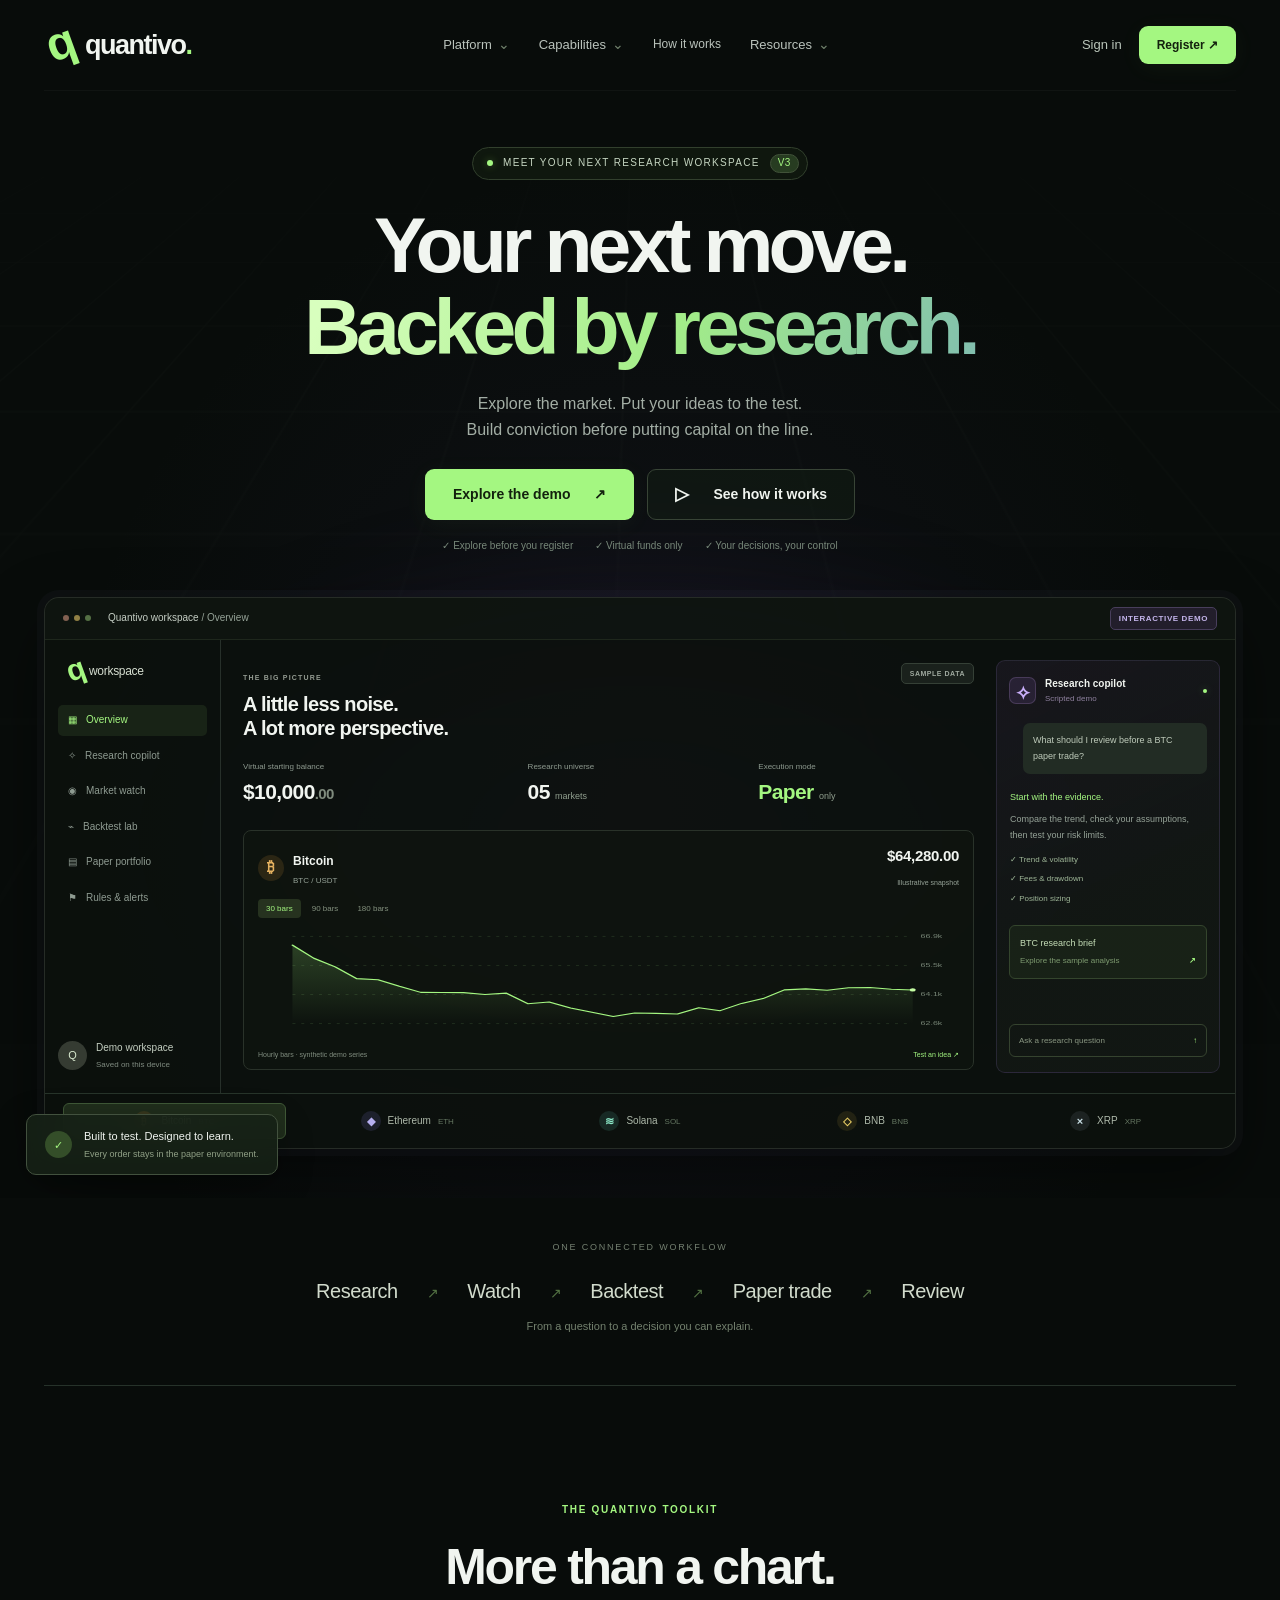
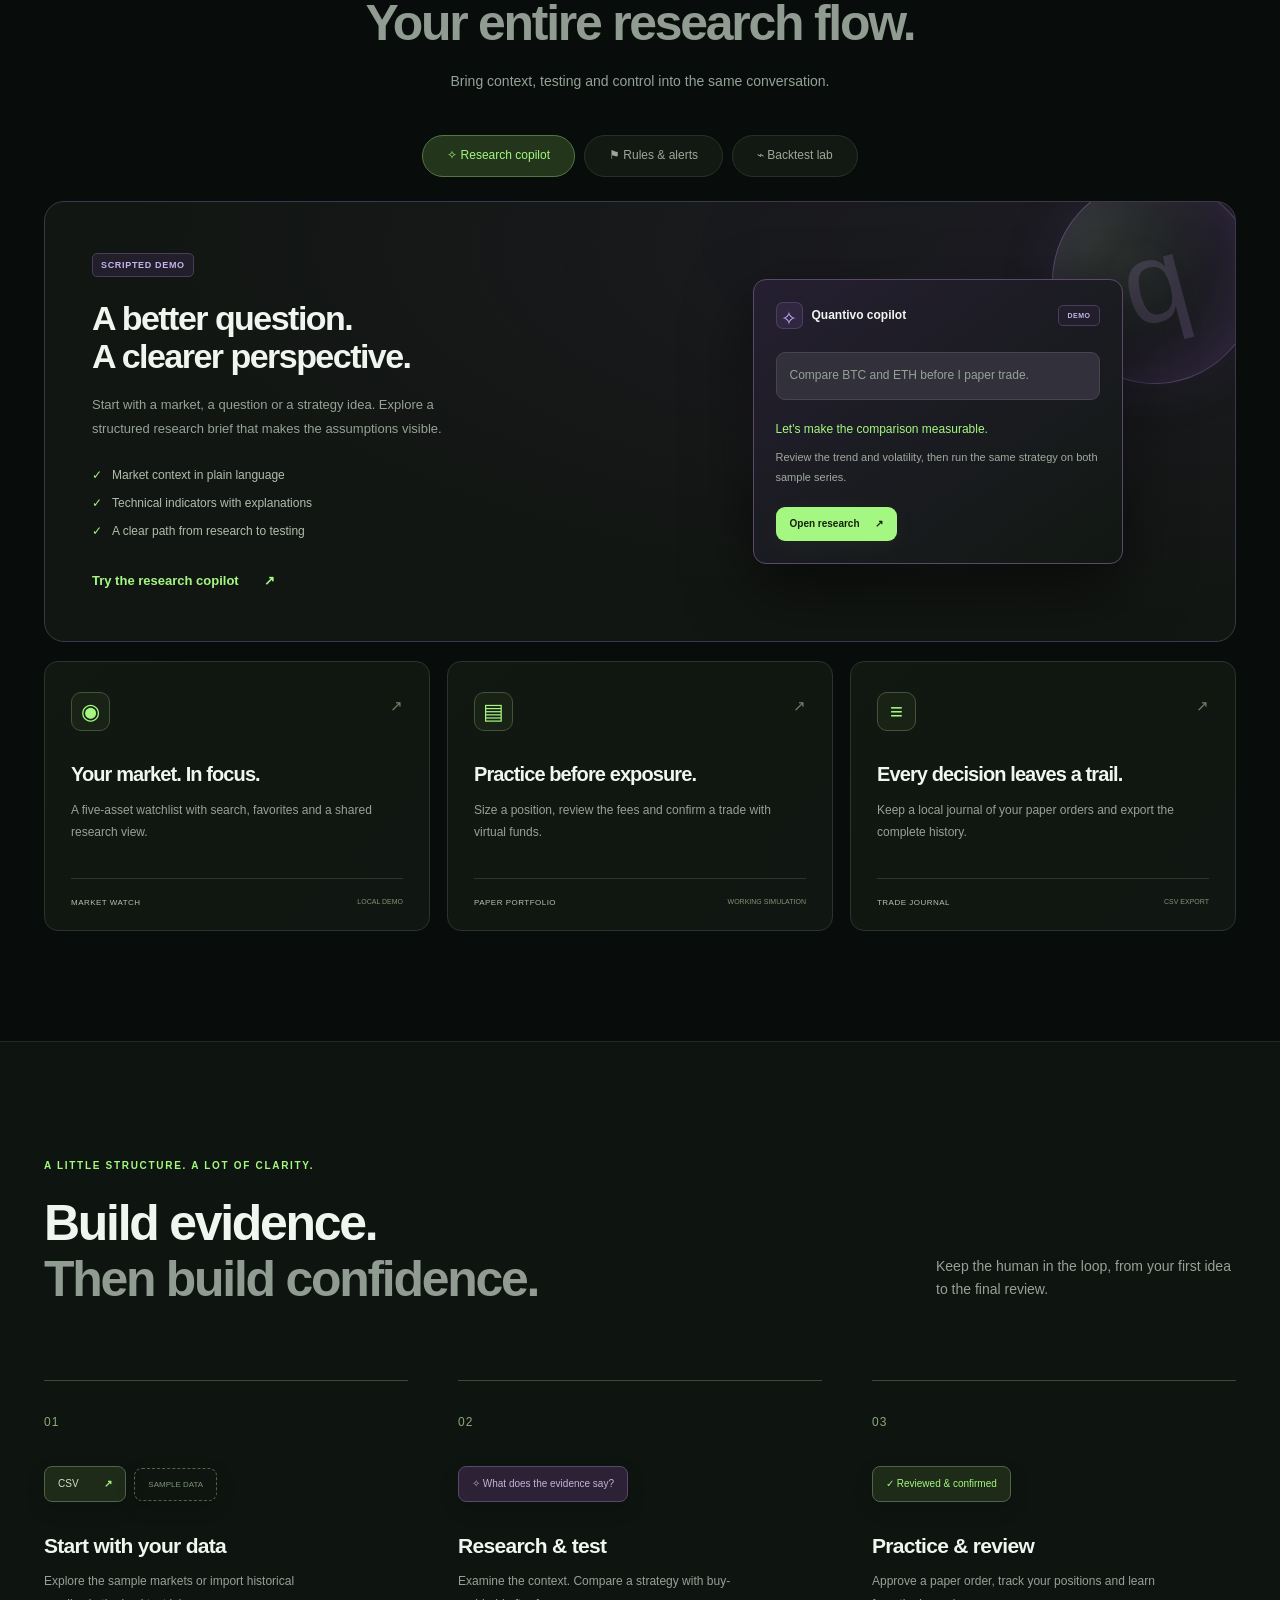
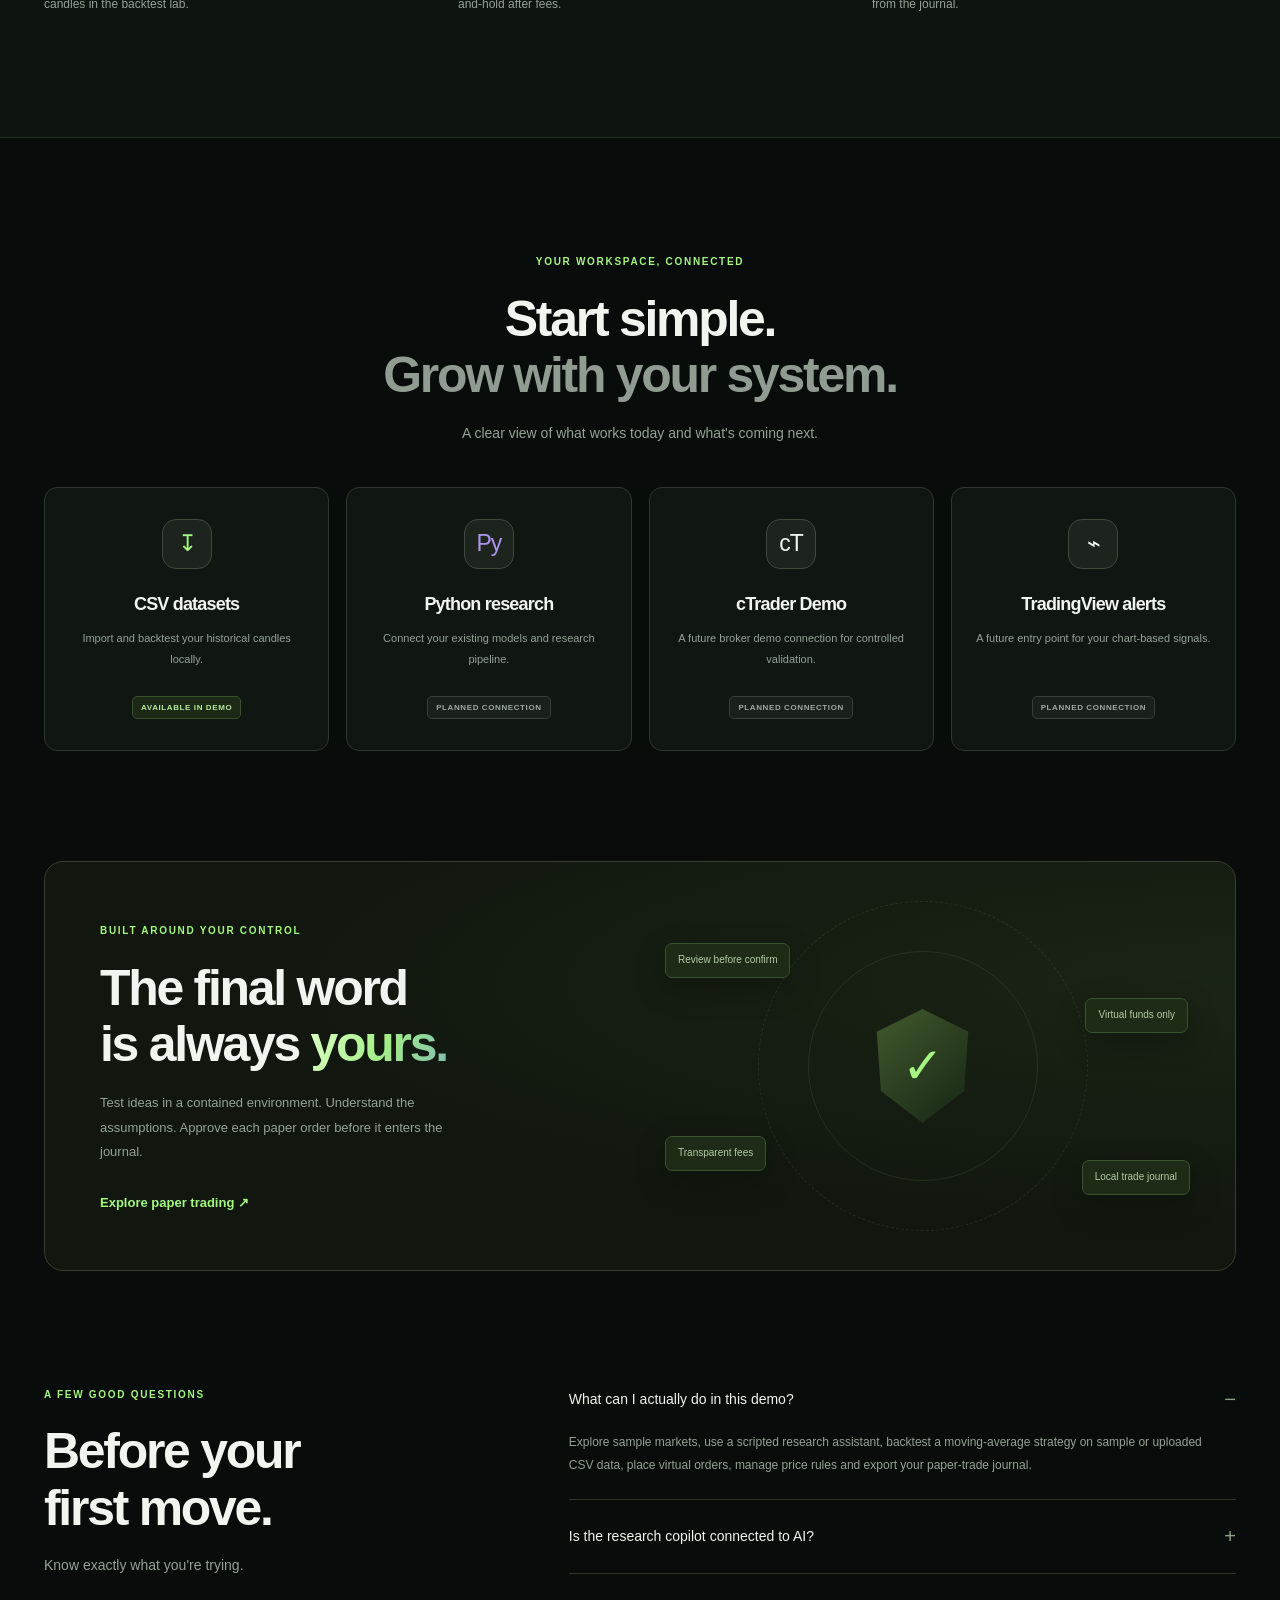
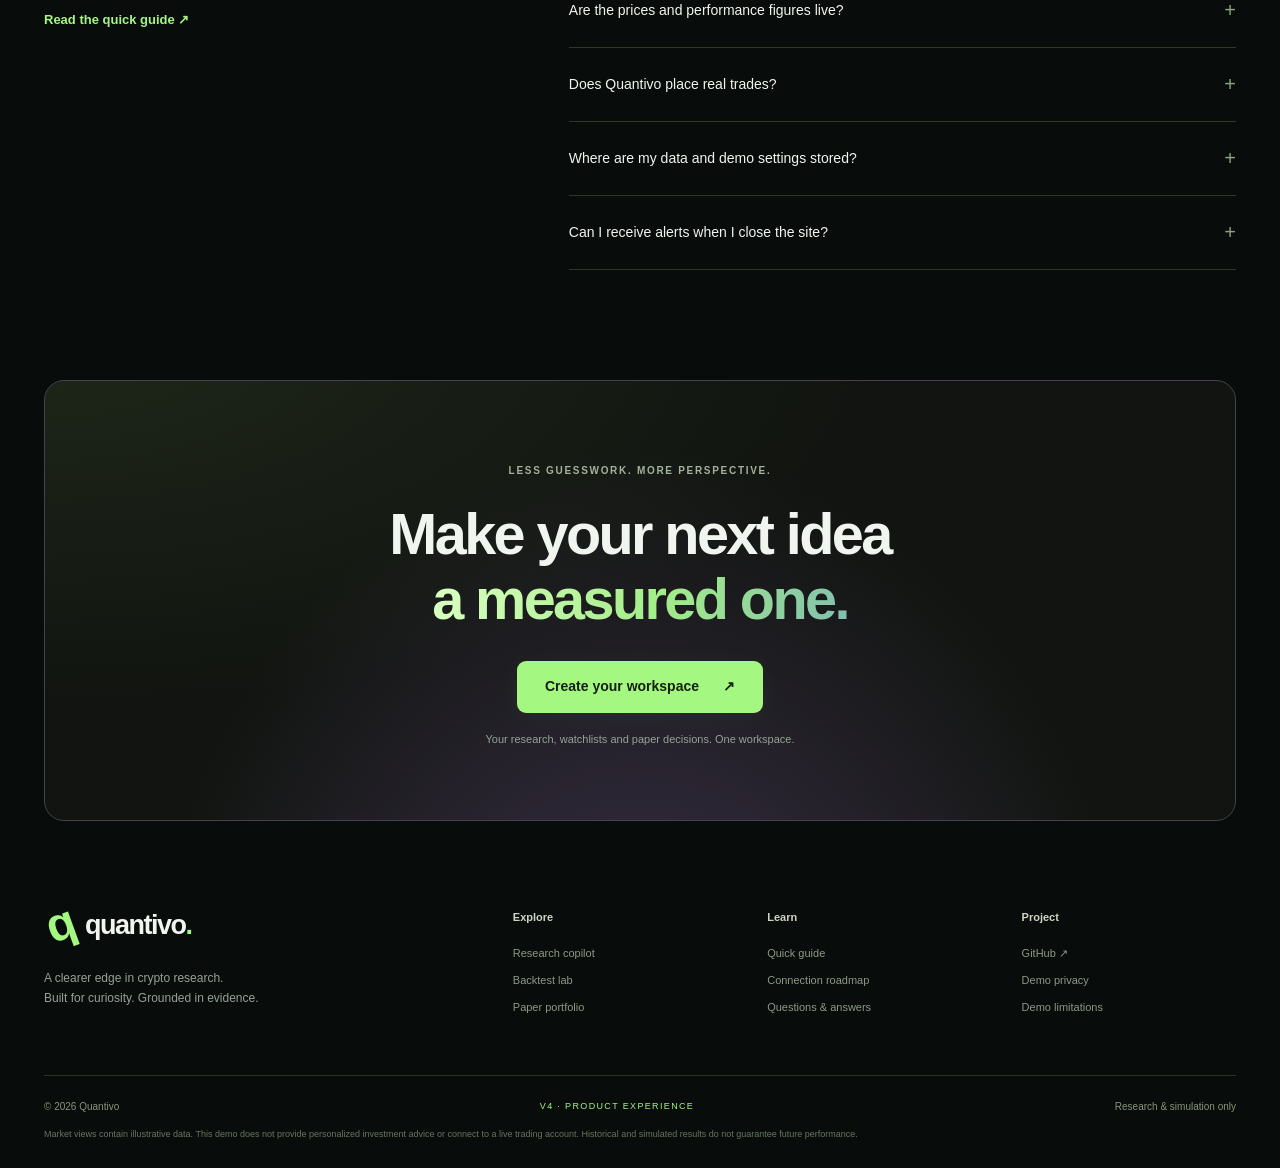
==== commit 323a5169: "Add files via upload Update Quantivo to version 4" ====
--- a/index.html
+++ b/index.html
@@ -1,203 +1,80 @@
 <!doctype html>
 <html lang="en">
 <head>
-  <meta charset="UTF-8" />
-  <meta name="viewport" content="width=device-width, initial-scale=1.0" />
-  <meta name="description" content="Quantivo is an AI-powered quantitative crypto research and paper-trading platform." />
-  <meta name="theme-color" content="#07142f" />
-  <title>Quantivo — Quantitative Crypto Intelligence</title>
-  <meta name="quantivo-release" content="v2-2026-10-02" />
-  <link rel="stylesheet" href="styles.css?v=20261002-v2" />
-</head>
-<body>
-  <div class="background-grid" aria-hidden="true"></div>
-
-  <header class="site-header">
-    <a class="brand" href="#top" aria-label="Quantivo home">
-      <span class="brand-mark" aria-hidden="true">
-        <span class="mark-bar bar-one"></span>
-        <span class="mark-bar bar-two"></span>
-        <span class="mark-bar bar-three"></span>
-      </span>
-      <span class="brand-name">Quantivo</span>
-    </a>
-
-    <button class="menu-toggle" type="button" aria-label="Open navigation" aria-expanded="false">
-      <span></span><span></span><span></span>
-    </button>
-
-    <nav class="site-nav" aria-label="Main navigation">
-      <a href="#platform">Platform</a>
-      <a href="#capabilities">Capabilities</a>
-      <a href="#method">Method</a>
-      <a href="#universe">Universe</a>
-      <a href="#roadmap">Roadmap</a>
-      <a class="nav-cta" href="https://github.com/Quantivo-bit/quantivo-platform" target="_blank" rel="noreferrer">View on GitHub <span>↗</span></a>
+  <meta charset="utf-8">
+  <meta name="viewport" content="width=device-width, initial-scale=1">
+  <meta name="theme-color" content="#080c0a">
+  <meta name="description" content="Quantivo brings crypto research, strategy testing and paper trading into one focused workspace. Explore the interactive demo.">
+  <meta name="quantivo-release" content="v3-20261002">
+  <title>Quantivo — A clearer edge.</title>
+  <link rel="icon" href="assets/favicon.svg" type="image/svg+xml">
+  <link rel="stylesheet" href="styles.css?v=4.0.0">
+  <script src="auth.js?v=4.0.0" defer></script><script src="core.js?v=4.0.0" defer></script>
+  <script src="script.js?v=4.0.0" defer></script><script src="home-auth.js?v=4.0.0" defer></script>
+<link rel="stylesheet" href="auth.css?v=4.0.0"></head>
+<body class="landing">
+  <a class="skip-link" href="#main">Skip to content</a>
+  <header class="site-header wrap">
+    <a class="brand" href="index.html" aria-label="Quantivo home"><span class="brand-symbol" aria-hidden="true">q</span>quantivo<span class="brand-period">.</span></a>
+    <button class="menu-toggle icon-button" aria-label="Open navigation" aria-expanded="false" aria-controls="site-nav">☰</button>
+    <nav id="site-nav" class="site-nav" aria-label="Main navigation">
+      <div class="nav-dropdown"><button class="nav-trigger" aria-expanded="false" aria-controls="platform-menu">Platform <span>⌄</span></button><div id="platform-menu" class="nav-menu"><a href="workspace.html?view=overview" data-feature-access="overview"><strong>Overview</strong><small>Your research desk at a glance</small></a><a href="workspace.html?view=research" data-feature-access="research"><strong>Research copilot</strong><small>Turn questions into testable ideas</small></a><a href="workspace.html?view=markets" data-feature-access="markets"><strong>Market watch</strong><small>Keep your universe in focus</small></a></div></div>
+      <div class="nav-dropdown"><button class="nav-trigger" aria-expanded="false" aria-controls="capability-menu">Capabilities <span>⌄</span></button><div id="capability-menu" class="nav-menu"><a href="workspace.html?view=backtest" data-feature-access="backtest"><strong>Backtest lab</strong><small>Measure ideas after fees</small></a><a href="workspace.html?view=portfolio" data-feature-access="portfolio"><strong>Paper portfolio</strong><small>Practice with virtual funds</small></a><a href="workspace.html?view=rules" data-feature-access="rules"><strong>Rules & alerts</strong><small>Set conditions you can review</small></a></div></div>
+      <a href="#workflow">How it works</a><div class="nav-dropdown"><button class="nav-trigger" aria-expanded="false" aria-controls="resource-menu">Resources <span>⌄</span></button><div id="resource-menu" class="nav-menu"><a href="guide.html"><strong>Quick guide</strong><small>Start with the workflow</small></a><a href="#faq"><strong>Questions & answers</strong><small>Know what the demo can do</small></a><a href="https://github.com/Quantivo-bit/quantivo-platform" target="_blank" rel="noopener noreferrer"><strong>Open source project</strong><small>View the Quantivo repository</small></a></div></div>
     </nav>
+    <div class="auth-actions"><button class="signin-link" data-auth="signin">Sign in</button><button class="button small primary header-cta" data-auth="register">Register <span aria-hidden="true">↗</span></button></div>
   </header>
 
-  <main id="top">
-    <section class="hero section-shell">
-      <div class="hero-copy reveal">
-        <div class="eyebrow"><span class="pulse-dot"></span> Quantitative research, made practical</div>
-        <h1>Your AI research desk for <em>measured decisions.</em></h1>
-        <p class="hero-text">Quantivo brings market data, machine learning, strategy testing and paper trading into one disciplined workspace for crypto research.</p>
-        <div class="hero-actions">
-          <a class="button button-primary" href="#capabilities">Explore the workspace <span>↓</span></a>
-          <a class="button button-ghost" href="#method">See the workflow <span>→</span></a>
+  <main id="main">
+    <section class="hero">
+      <div class="hero-grid" aria-hidden="true"></div>
+      <div class="hero-copy wrap">
+        <span class="eyebrow-pill"><i class="status-dot"></i> MEET YOUR NEXT RESEARCH WORKSPACE <span>V3</span></span>
+        <h1>Your next move.<br><span class="gradient-text">Backed by research.</span></h1>
+        <p>Explore the market. Put your ideas to the test.<br>Build conviction before putting capital on the line.</p>
+        <div class="hero-actions"><a class="button primary" href="workspace.html?view=overview" data-feature-access="overview">Explore the demo <span aria-hidden="true">↗</span></a><a class="button secondary" href="#workflow"><span class="play-icon" aria-hidden="true">▷</span> See how it works</a></div>
+        <div class="hero-notes"><span>✓ Explore before you register</span><span>✓ Virtual funds only</span><span>✓ Your decisions, your control</span></div>
+      </div>
+      <div class="hero-stage wrap" id="platform">
+        <div class="stage-halo" aria-hidden="true"></div>
+        <div class="product-preview">
+          <div class="preview-topbar"><div class="window-dots" aria-hidden="true"><i></i><i></i><i></i></div><span>Quantivo workspace <span class="subtle">/ Overview</span></span><span class="tag demo">INTERACTIVE DEMO</span></div>
+          <div class="preview-layout">
+            <aside class="preview-sidebar"><span class="mini-brand"><span class="brand-symbol tiny">q</span> workspace</span><a class="selected" href="workspace.html">▦ <span>Overview</span></a><a href="workspace.html?view=research">✧ <span>Research copilot</span></a><a href="workspace.html?view=markets">◉ <span>Market watch</span></a><a href="workspace.html?view=backtest">⌁ <span>Backtest lab</span></a><a href="workspace.html?view=portfolio">▤ <span>Paper portfolio</span></a><a href="workspace.html?view=rules">⚑ <span>Rules & alerts</span></a><div class="preview-user"><span class="avatar">Q</span><div>Demo workspace<small>Saved on this device</small></div></div></aside>
+            <div class="preview-main">
+              <div class="preview-greeting"><div><span class="eyebrow">THE BIG PICTURE</span><h2>A little less noise.<br>A lot more perspective.</h2></div><span class="tag muted">SAMPLE DATA</span></div>
+              <div class="preview-metrics"><div><span>Virtual starting balance</span><strong>$10,000<span>.00</span></strong></div><div><span>Research universe</span><strong>05 <small>markets</small></strong></div><div><span>Execution mode</span><strong class="lime">Paper <small>only</small></strong></div></div>
+              <div class="preview-chart-card"><div class="chart-heading"><div class="asset-heading"><span id="hero-token" class="token btc">₿</span><div><strong id="hero-symbol">Bitcoin</strong><small id="hero-pair">BTC / USDT</small></div></div><div class="chart-price"><strong id="hero-price">$64,280.00</strong><span class="subtle">Illustrative snapshot</span></div></div><div class="chart-periods" role="group" aria-label="Chart range"><button class="active" data-range="30" aria-pressed="true">30 bars</button><button data-range="90" aria-pressed="false">90 bars</button><button data-range="180" aria-pressed="false">180 bars</button></div><div id="hero-chart" class="hero-chart" aria-live="polite"></div><div class="chart-caption"><span>Hourly bars · synthetic demo series</span><a href="workspace.html?view=backtest">Test an idea ↗</a></div></div>
+            </div>
+            <aside class="preview-copilot"><div class="copilot-heading"><span class="ai-spark">✧</span><div>Research copilot<small>Scripted demo</small></div><span class="status-dot"></span></div><div class="mini-chat user">What should I review before a BTC paper trade?</div><div class="mini-chat assistant"><span class="lime">Start with the evidence.</span><p>Compare the trend, check your assumptions, then test your risk limits.</p><div class="check-row">✓ Trend & volatility</div><div class="check-row">✓ Fees & drawdown</div><div class="check-row">✓ Position sizing</div></div><a class="research-result" href="workspace.html?view=research"><span>BTC research brief</span><small>Explore the sample analysis <b>↗</b></small></a><a class="mini-input" href="workspace.html?view=research">Ask a research question <span>↑</span></a></aside>
+          </div>
+          <div class="preview-marketbar" role="group" aria-label="Preview market"><button class="active" data-market="BTC" aria-pressed="true"><span class="token btc">₿</span> Bitcoin <small>BTC</small></button><button data-market="ETH" aria-pressed="false"><span class="token eth">◆</span> Ethereum <small>ETH</small></button><button data-market="SOL" aria-pressed="false"><span class="token sol">≋</span> Solana <small>SOL</small></button><button data-market="BNB" aria-pressed="false"><span class="token bnb">◇</span> BNB <small>BNB</small></button><button data-market="XRP" aria-pressed="false"><span class="token xrp">×</span> XRP <small>XRP</small></button></div>
         </div>
-        <div class="hero-note"><span class="shield-icon">◆</span> Paper-first by design. No real orders are sent from this public website.</div>
-        <div class="hero-chips"><span>AI-assisted research</span><span>Versioned models</span><span>Human review</span></div>
-      </div>
-
-      <div class="hero-visual reveal delay-one" aria-label="Quantivo dashboard preview">
-        <div class="dashboard-window">
-          <div class="window-topbar">
-            <div class="window-dots"><i></i><i></i><i></i></div>
-            <span class="window-title">quantivo / paper desk</span>
-            <span class="window-status"><b></b> research mode</span>
-          </div>
-          <div class="dashboard-body">
-            <div class="dash-heading">
-              <div><span class="dash-label">Portfolio equity</span><strong>$10,482.64</strong><span class="positive">+4.83% <small>simulated</small></span></div>
-              <div class="period-tabs"><span>1D</span><span>1W</span><span class="active">1M</span><span>3M</span></div>
-            </div>
-            <div class="chart-wrap">
-              <svg class="equity-chart" viewBox="0 0 600 220" role="img" aria-label="Illustrative portfolio equity curve">
-                <defs>
-                  <linearGradient id="areaFill" x1="0" x2="0" y1="0" y2="1">
-                    <stop offset="0" stop-color="#21d8d0" stop-opacity=".28" />
-                    <stop offset="1" stop-color="#21d8d0" stop-opacity="0" />
-                  </linearGradient>
-                  <linearGradient id="lineFill" x1="0" x2="1">
-                    <stop offset="0" stop-color="#21d8d0" />
-                    <stop offset="1" stop-color="#8d7bff" />
-                  </linearGradient>
-                </defs>
-                <g class="chart-grid"><path d="M0 35H600M0 90H600M0 145H600M0 200H600" /></g>
-                <path class="chart-area" d="M0 178 C48 170 60 183 95 155 S142 160 174 122 S222 141 257 110 S303 121 338 91 S379 111 411 78 S458 98 488 59 S537 81 600 23 V220 H0 Z" />
-                <path class="chart-line" d="M0 178 C48 170 60 183 95 155 S142 160 174 122 S222 141 257 110 S303 121 338 91 S379 111 411 78 S458 98 488 59 S537 81 600 23" />
-                <circle class="chart-point" cx="600" cy="23" r="5" />
-              </svg>
-              <div class="chart-labels"><span>Sep 01</span><span>Sep 15</span><span>Sep 30</span></div>
-            </div>
-            <div class="dash-divider"></div>
-            <div class="signal-row">
-              <div class="signal-card"><span class="signal-icon cyan">↗</span><div><small>Latest signal</small><strong>BTC / USDT</strong></div><span class="signal-pill watch">WATCH</span></div>
-              <div class="signal-card"><span class="signal-icon violet">◌</span><div><small>Model confidence</small><strong>0.62</strong></div><span class="signal-pill neutral">1H MODEL</span></div>
-            </div>
-          </div>
-        </div>
-        <div class="floating-tag tag-top"><span></span> live data feed</div>
-        <div class="floating-tag tag-bottom"><span>✓</span> no live orders</div>
+        <div class="floating-note"><span class="round-check">✓</span><div>Built to test. Designed to learn.<small>Every order stays in the paper environment.</small></div></div>
       </div>
     </section>
 
-    <section class="proof-strip section-shell reveal">
-      <span class="proof-label">Built around a simple principle</span>
-      <div class="proof-statement">Observe <b>→</b> Model <b>→</b> Validate <b>→</b> Improve</div>
-      <span class="proof-label proof-right">One measured cycle at a time</span>
+    <section class="foundation wrap"><span>ONE CONNECTED WORKFLOW</span><div>Research <i>↗</i> Watch <i>↗</i> Backtest <i>↗</i> Paper trade <i>↗</i> Review</div><p>From a question to a decision you can explain.</p></section>
+
+    <section class="section wrap" id="capabilities">
+      <div class="section-heading centered"><span class="eyebrow lime">THE QUANTIVO TOOLKIT</span><h2>More than a chart.<br><span class="muted-text">Your entire research flow.</span></h2><p>Bring context, testing and control into the same conversation.</p></div>
+      <div class="feature-tabs" role="tablist" aria-label="Explore capabilities"><button id="tab-research" class="active" role="tab" aria-selected="true" aria-controls="feature-panel" data-feature="research">✧ Research copilot</button><button id="tab-rules" role="tab" aria-selected="false" aria-controls="feature-panel" tabindex="-1" data-feature="rules">⚑ Rules & alerts</button><button id="tab-backtest" role="tab" aria-selected="false" aria-controls="feature-panel" tabindex="-1" data-feature="backtest">⌁ Backtest lab</button></div>
+      <div class="feature-spotlight" id="feature-panel" role="tabpanel" aria-labelledby="tab-research"><div class="spotlight-copy"><span class="tag demo" id="feature-status">SCRIPTED DEMO</span><h3 id="feature-title">A better question.<br>A clearer perspective.</h3><p id="feature-description">Start with a market, a question or a strategy idea. Explore a structured research brief that makes the assumptions visible.</p><ul id="feature-list" class="check-list"><li>Market context in plain language</li><li>Technical indicators with explanations</li><li>A clear path from research to testing</li></ul><a id="feature-link" href="workspace.html?view=research" class="text-link">Try the research copilot <span>↗</span></a></div><div class="spotlight-visual"><div class="orb" aria-hidden="true"><span>q</span></div><div class="conversation-card"><div class="conversation-header"><span class="ai-spark">✧</span><strong>Quantivo copilot</strong><span class="tag demo" id="feature-card-badge">DEMO</span></div><p class="example-question" id="feature-question">Compare BTC and ETH before I paper trade.</p><div class="example-answer" id="feature-answer"><span class="lime">Let's make the comparison measurable.</span><p>Review the trend and volatility, then run the same strategy on both sample series.</p></div><a id="feature-card-link" class="button primary small" href="workspace.html?view=research">Open research <span>↗</span></a></div></div></div>
+      <div class="capability-grid"><a class="capability-card" href="workspace.html?view=markets" data-feature-access="markets"><span class="card-icon">◉</span><span class="card-arrow">↗</span><h3>Your market. In focus.</h3><p>A five-asset watchlist with search, favorites and a shared research view.</p><span class="card-foot">MARKET WATCH <span>LOCAL DEMO</span></span></a><a class="capability-card" href="workspace.html?view=portfolio" data-feature-access="portfolio"><span class="card-icon">▤</span><span class="card-arrow">↗</span><h3>Practice before exposure.</h3><p>Size a position, review the fees and confirm a trade with virtual funds.</p><span class="card-foot">PAPER PORTFOLIO <span>WORKING SIMULATION</span></span></a><a class="capability-card" href="workspace.html?view=journal" data-feature-access="journal"><span class="card-icon">≡</span><span class="card-arrow">↗</span><h3>Every decision leaves a trail.</h3><p>Keep a local journal of your paper orders and export the complete history.</p><span class="card-foot">TRADE JOURNAL <span>CSV EXPORT</span></span></a></div>
     </section>
 
-    <section id="platform" class="content-section section-shell">
-      <div class="section-heading reveal"><span class="section-kicker">01 / THE PLATFORM</span><h2>Clarity for every layer of the workflow.</h2><p>From raw candles to a logged paper fill, Quantivo keeps the path from data to decision visible and reviewable.</p></div>
-      <div class="feature-grid">
-        <article class="feature-card reveal"><div class="feature-number">01</div><div class="feature-icon icon-data">⌁</div><h3>Signal intelligence</h3><p>Combine price action, indicators and model probability into a readable market view.</p><a href="#method">Explore the method <span>→</span></a></article>
-        <article class="feature-card featured reveal delay-one"><div class="feature-number">02</div><div class="feature-icon icon-model">✦</div><h3>Model discipline</h3><p>Keep a distinct model schema, threshold and evaluation trail for every supported symbol.</p><a href="#universe">See the universe <span>→</span></a></article>
-        <article class="feature-card reveal delay-two"><div class="feature-number">03</div><div class="feature-icon icon-risk">◇</div><h3>Risk-first execution</h3><p>Test the system in a simulated environment before any discussion of real-money deployment.</p><a href="#about">Our principles <span>→</span></a></article>
-      </div>
-    </section>
+    <section class="evidence-section section" id="workflow"><div class="wrap"><div class="split-heading"><div><span class="eyebrow lime">A LITTLE STRUCTURE. A LOT OF CLARITY.</span><h2>Build evidence.<br><span class="muted-text">Then build confidence.</span></h2></div><p>Keep the human in the loop, from your first idea to the final review.</p></div><div class="steps"><article><span class="step-number">01</span><div class="step-art"><span class="file-chip">CSV <b>↗</b></span><span class="file-chip dim">SAMPLE DATA</span></div><h3>Start with your data</h3><p>Explore the sample markets or import historical candles in the backtest lab.</p></article><article><span class="step-number">02</span><div class="step-art"><span class="prompt-chip">✧ What does the evidence say?</span></div><h3>Research & test</h3><p>Examine the context. Compare a strategy with buy-and-hold after fees.</p></article><article><span class="step-number">03</span><div class="step-art"><span class="approve-chip">✓ Reviewed & confirmed</span></div><h3>Practice & review</h3><p>Approve a paper order, track your positions and learn from the journal.</p></article></div></div></section>
 
-    <section id="capabilities" class="capabilities-section section-shell">
-      <div class="section-heading reveal"><span class="section-kicker">02 / PRODUCT SUITE</span><h2>One workspace. Four ways to think.</h2><p>Bring the most important parts of systematic research into a single, calm interface.</p></div>
-      <div class="capability-layout">
-        <div class="capability-grid">
-          <article class="capability-card reveal"><span class="capability-index">01</span><span class="capability-glyph">⌁</span><h3>Analyze</h3><p>Explore indicators, features and model probabilities before a signal becomes a decision.</p><span class="capability-link">Market context <b>→</b></span></article>
-          <article class="capability-card reveal delay-one"><span class="capability-index">02</span><span class="capability-glyph">◉</span><h3>Monitor</h3><p>Keep an eye on selected symbols, thresholds and model state as new candles close.</p><span class="capability-link">Signal watch <b>→</b></span></article>
-          <article class="capability-card reveal delay-two"><span class="capability-index">03</span><span class="capability-glyph">⌗</span><h3>Backtest</h3><p>Compare a strategy with historical data and make performance, drawdown and fees visible.</p><span class="capability-link">Evidence layer <b>→</b></span></article>
-          <article class="capability-card dark-card reveal delay-three"><span class="capability-index">04</span><span class="capability-glyph">↗</span><h3>Paper trade</h3><p>Record simulated positions and equity before considering any future live connection.</p><span class="capability-link">Safe execution <b>→</b></span></article>
-        </div>
-        <div class="console-card reveal delay-one">
-          <div class="console-top"><span class="console-title">quantivo / research console</span><span class="console-live"><i></i> connected</span></div>
-          <div class="console-inner">
-            <div class="console-sidebar"><span class="side-active">Overview</span><span>Watchlist</span><span>Models</span><span>Backtests</span><span>Paper trades</span></div>
-            <div class="console-main"><div class="console-main-head"><div><small>Model monitor</small><strong>BTC / USDT <em>1H</em></strong></div><span class="model-state">READY</span></div><div class="mini-bars"><i style="height:38%"></i><i style="height:55%"></i><i style="height:48%"></i><i style="height:72%"></i><i style="height:61%"></i><i style="height:87%"></i><i style="height:68%"></i><i style="height:94%"></i><i style="height:78%"></i><i style="height:100%"></i></div><div class="console-metrics"><span><small>Probability</small><b>0.62</b></span><span><small>Threshold</small><b>0.45</b></span><span><small>Signal</small><b class="teal-text">WATCH</b></span></div><div class="console-event"><span class="event-dot"></span><div><small>Latest event</small><strong>Closed candle evaluated</strong></div><time>1m ago</time></div></div>
-          </div>
-        </div>
-      </div>
-    </section>
+    <section class="section wrap" id="connections"><div class="section-heading centered"><span class="eyebrow lime">YOUR WORKSPACE, CONNECTED</span><h2>Start simple.<br><span class="muted-text">Grow with your system.</span></h2><p>A clear view of what works today and what's coming next.</p></div><div class="connection-grid"><a class="connection-card" href="workspace.html?view=backtest"><span class="connection-icon lime">↧</span><h3>CSV datasets</h3><p>Import and backtest your historical candles locally.</p><span class="tag available">AVAILABLE IN DEMO</span></a><a class="connection-card" href="workspace.html?view=connections"><span class="connection-icon purple">Py</span><h3>Python research</h3><p>Connect your existing models and research pipeline.</p><span class="tag muted">PLANNED CONNECTION</span></a><a class="connection-card" href="workspace.html?view=connections"><span class="connection-icon">cT</span><h3>cTrader Demo</h3><p>A future broker demo connection for controlled validation.</p><span class="tag muted">PLANNED CONNECTION</span></a><a class="connection-card" href="workspace.html?view=connections"><span class="connection-icon">⌁</span><h3>TradingView alerts</h3><p>A future entry point for your chart-based signals.</p><span class="tag muted">PLANNED CONNECTION</span></a></div></section>
 
-    <section id="method" class="method-section">
-      <div class="section-shell method-layout">
-        <div class="section-heading light reveal"><span class="section-kicker">03 / THE METHOD</span><h2>A calmer way to build a trading system.</h2><p>Quantivo is designed for repeatable research—not rushed predictions. Every signal is a hypothesis to test.</p></div>
-        <div class="method-steps">
-          <div class="method-step reveal"><span>01</span><div><h3>Collect</h3><p>Ingest closed market candles and create a consistent feature set.</p></div></div>
-          <div class="method-step reveal delay-one"><span>02</span><div><h3>Model</h3><p>Generate a probability-based signal with a versioned model.</p></div></div>
-          <div class="method-step reveal delay-two"><span>03</span><div><h3>Paper trade</h3><p>Record simulated fills, fees, equity and drawdown without live orders.</p></div></div>
-          <div class="method-step reveal delay-three"><span>04</span><div><h3>Review</h3><p>Compare outcomes, improve the system and keep a human approval gate.</p></div></div>
-        </div>
-      </div>
-    </section>
+    <section class="control-section wrap"><div class="control-copy"><span class="eyebrow lime">BUILT AROUND YOUR CONTROL</span><h2>The final word<br>is always <span class="gradient-text">yours.</span></h2><p>Test ideas in a contained environment. Understand the assumptions. Approve each paper order before it enters the journal.</p><a href="workspace.html?view=portfolio" class="text-link">Explore paper trading ↗</a></div><div class="control-visual"><div class="orbit-ring ring-one"></div><div class="orbit-ring ring-two"></div><div class="control-center">✓</div><div class="orbit-label label-one">Review before confirm</div><div class="orbit-label label-two">Virtual funds only</div><div class="orbit-label label-three">Transparent fees</div><div class="orbit-label label-four">Local trade journal</div></div></section>
 
-    <section id="universe" class="content-section section-shell universe-section">
-      <div class="section-heading reveal"><span class="section-kicker">04 / MARKET UNIVERSE</span><h2>Designed to grow with the research.</h2><p>Symbols are configured independently so coverage can expand without changing the core workflow.</p></div>
-      <div class="universe-board reveal">
-        <div class="universe-head"><span>Configured symbols</span><span class="board-status"><b></b> paper environment</span></div>
-        <div class="asset-grid">
-          <div class="asset active"><span class="asset-token btc">₿</span><div><strong>BTC / USDT</strong><small>model available</small></div><span class="asset-state">READY</span></div>
-          <div class="asset active"><span class="asset-token eth">◆</span><div><strong>ETH / USDT</strong><small>model available</small></div><span class="asset-state">READY</span></div>
-          <div class="asset"><span class="asset-token sol">S</span><div><strong>SOL / USDT</strong><small>research queue</small></div><span class="asset-state queued">NEXT</span></div>
-          <div class="asset"><span class="asset-token bnb">◆</span><div><strong>BNB / USDT</strong><small>research queue</small></div><span class="asset-state queued">NEXT</span></div>
-          <div class="asset"><span class="asset-token xrp">X</span><div><strong>XRP / USDT</strong><small>research queue</small></div><span class="asset-state queued">NEXT</span></div>
-        </div>
-      </div>
-    </section>
+    <section class="section wrap faq-section" id="faq"><div class="section-heading"><span class="eyebrow lime">A FEW GOOD QUESTIONS</span><h2>Before your<br>first move.</h2><p>Know exactly what you're trying.</p><a href="guide.html" class="text-link">Read the quick guide ↗</a></div><div class="faq-list"><details open><summary>What can I actually do in this demo?</summary><p>Explore sample markets, use a scripted research assistant, backtest a moving-average strategy on sample or uploaded CSV data, place virtual orders, manage price rules and export your paper-trade journal.</p></details><details><summary>Is the research copilot connected to AI?</summary><p>Not yet. It provides scripted, context-aware demonstrations using sample data. A real AI connection and your Python/XGBoost model integration are planned and are not connected in this release.</p></details><details><summary>Are the prices and performance figures live?</summary><p>No. The market views use clearly marked synthetic sample data. The backtest lab can also calculate results from your own uploaded CSV. Neither sample results nor historical tests predict future returns.</p></details><details><summary>Does Quantivo place real trades?</summary><p>This version never sends orders to a broker or exchange. Paper orders only change your virtual workspace balance. cTrader integration is planned.</p></details><details><summary>Where are my data and demo settings stored?</summary><p>Signed-in users save paper trades, watchlists and rules to their account. Guest activity stays in this browser. Imported CSV files and backtest calculations stay on your device.</p></details><details><summary>Can I receive alerts when I close the site?</summary><p>Not in this release. Rules are checked when you click the sample-check button. Background scheduling, email and Telegram delivery are planned backend capabilities.</p></details></div></section>
 
-    <section class="integration-section">
-      <div class="section-shell integration-layout">
-        <div class="section-heading reveal"><span class="section-kicker">05 / CONNECTIONS</span><h2>Start with the data you have. Grow when ready.</h2><p>Quantivo is built to keep the research layer independent from the execution layer.</p></div>
-        <div class="integration-list reveal delay-one">
-          <div class="integration-item"><span class="integration-logo csv">▤</span><div><strong>CSV research data</strong><small>Reliable offline datasets for repeatable tests.</small></div><span class="integration-status">AVAILABLE</span></div>
-          <div class="integration-item"><span class="integration-logo model">✦</span><div><strong>Model workspace</strong><small>Feature schema, threshold and version trail.</small></div><span class="integration-status">AVAILABLE</span></div>
-          <div class="integration-item"><span class="integration-logo ctrader">c</span><div><strong>cTrader Demo</strong><small>Planned connection for controlled validation.</small></div><span class="integration-status planned">PLANNED</span></div>
-        </div>
-      </div>
-    </section>
+    <section class="final-cta wrap"><div class="cta-glow" aria-hidden="true"></div><span class="eyebrow">LESS GUESSWORK. MORE PERSPECTIVE.</span><h2>Make your next idea<br><span class="gradient-text">a measured one.</span></h2><button class="button primary" data-auth="register">Create your workspace <span>↗</span></button><p>Your research, watchlists and paper decisions. One workspace.</p></section>
+  </main>
+  <footer class="site-footer wrap"><div class="footer-top"><div><a class="brand" href="index.html"><span class="brand-symbol">q</span>quantivo<span class="brand-period">.</span></a><p>A clearer edge in crypto research.<br>Built for curiosity. Grounded in evidence.</p></div><div><h3>Explore</h3><a href="workspace.html?view=research" data-feature-access="research">Research copilot</a><a href="workspace.html?view=backtest" data-feature-access="backtest">Backtest lab</a><a href="workspace.html?view=portfolio" data-feature-access="portfolio">Paper portfolio</a></div><div><h3>Learn</h3><a href="guide.html">Quick guide</a><a href="#connections">Connection roadmap</a><a href="#faq">Questions & answers</a></div><div><h3>Project</h3><a href="https://github.com/Quantivo-bit/quantivo-platform" target="_blank" rel="noopener noreferrer">GitHub ↗</a><a href="guide.html#privacy">Demo privacy</a><a href="guide.html#limitations">Demo limitations</a></div></div><div class="footer-bottom"><span>© <span data-year>2026</span> Quantivo</span><span class="release-mark">V4 · PRODUCT EXPERIENCE</span><span>Research & simulation only</span></div><p class="risk-note">Market views contain illustrative data. This demo does not provide personalized investment advice or connect to a live trading account. Historical and simulated results do not guarantee future performance.</p></footer>
 
-    <section id="roadmap" class="roadmap-section section-shell">
-      <div class="section-heading reveal"><span class="section-kicker">06 / ROADMAP</span><h2>Progress in stages. Earn the next step.</h2><p>The product grows only when the evidence supports it.</p></div>
-      <div class="roadmap-line reveal">
-        <div class="roadmap-item current"><span class="roadmap-dot"></span><small>PHASE 01</small><strong>Backtesting</strong><p>Historical evaluation and feature checks.</p></div>
-        <div class="roadmap-item current"><span class="roadmap-dot"></span><small>PHASE 02</small><strong>Paper trading</strong><p>Simulated fills, fees and equity tracking.</p></div>
-        <div class="roadmap-item"><span class="roadmap-dot"></span><small>PHASE 03</small><strong>Demo connection</strong><p>Read-only and controlled cTrader validation.</p></div>
-        <div class="roadmap-item"><span class="roadmap-dot"></span><small>PHASE 04</small><strong>Review gate</strong><p>Independent performance and risk review.</p></div>
-      </div>
-    </section>
-
-    <section class="faq-section section-shell">
-      <div class="section-heading reveal"><span class="section-kicker">07 / FAQ</span><h2>Clear answers before the first signal.</h2></div>
-      <div class="faq-list reveal delay-one">
-        <details open><summary>Does Quantivo send real orders?</summary><p>The public project is paper-trading focused. A future broker connection will be introduced only after controlled testing and explicit approval.</p></details>
-        <details><summary>Is Quantivo an investment adviser?</summary><p>No. Quantivo is a technical research and simulation project. Its outputs are not personalized investment advice or a guarantee of performance.</p></details>
-        <details><summary>Which assets are supported?</summary><p>The current research universe is configured around BTC/USDT and ETH/USDT, with SOL/USDT, BNB/USDT and XRP/USDT planned as independent model tracks.</p></details>
-        <details><summary>Can I add another symbol?</summary><p>Yes. The application is designed so a new symbol can be added through configuration, followed by separate data preparation, model validation and paper-trading review.</p></details>
-      </div>
-    </section>
-
-    <section id="about" class="closing-section section-shell reveal">
-      <div class="closing-card">
-        <div><span class="section-kicker">08 / THE QUANTIVO STANDARD</span><h2>Build evidence before exposure.</h2><p>Quantivo is an evolving research project. Its purpose is to make assumptions visible, performance measurable and decisions easier to review.</p></div>
-        <a class="button button-primary" href="https://github.com/Quantivo-bit/quantivo-platform" target="_blank" rel="noreferrer">Open the project <span>↗</span></a>
-      </div>
-    </section>
-  </main>
-
-  <footer class="site-footer section-shell">
-    <a class="brand" href="#top" aria-label="Quantivo home"><span class="brand-mark small" aria-hidden="true"><span class="mark-bar bar-one"></span><span class="mark-bar bar-two"></span><span class="mark-bar bar-three"></span></span><span class="brand-name">Quantivo</span></a>
-    <p>Quantitative crypto intelligence for disciplined research.</p>
-    <span class="footer-meta">© <span id="year"></span> Quantivo · Paper trading only · v2 · <a href="https://github.com/Quantivo-bit/quantivo-platform" target="_blank" rel="noreferrer">GitHub</a></span>
-  </footer>
-
-  <script src="script.js?v=20261002-v2"></script>
+  <dialog id="auth-dialog" class="auth-dialog" aria-labelledby="auth-title"><div class="auth-shell"><button class="dialog-close" data-close-auth aria-label="Close authentication window">×</button><div class="auth-visual"><span class="eyebrow lime">YOUR RESEARCH DESK</span><h2>Room to think<br><span class="gradient-text">before you act.</span></h2><p>Build your research routine. Test ideas and keep a journal with virtual funds.</p><div class="auth-benefits"><span>✓ Save your paper journal</span><span>✓ Keep your watchlists</span><span>✓ Review before every order</span></div></div><div class="auth-form-wrap"><div id="auth-service" class="auth-service" role="status">Checking account availability…</div><div class="auth-tabs" role="tablist"><button id="auth-register-tab" class="active" role="tab" aria-controls="auth-register-panel" aria-selected="true" data-auth-tab="register">Register</button><button id="auth-signin-tab" role="tab" aria-controls="auth-signin-panel" aria-selected="false" tabindex="-1" data-auth-tab="signin">Sign in</button></div><div id="auth-register-panel" class="auth-panel" role="tabpanel" aria-labelledby="auth-register-tab"><span class="tag demo">FREE DEMO WORKSPACE</span><h2 id="auth-title">Create your workspace</h2><p class="auth-intro">A dedicated space for your paper portfolio, watchlist and price rules.</p><form id="register-form" novalidate><label class="field"><span>Your name</span><input id="register-name" name="name" type="text" autocomplete="name" minlength="2" maxlength="80" required placeholder="Mehdi"></label><label class="field"><span>Email</span><input id="register-email" name="email" type="email" autocomplete="email" maxlength="160" required placeholder="you@example.com"></label><label class="field"><span>Password</span><input id="register-password" name="password" type="password" autocomplete="new-password" minlength="15" maxlength="128" required placeholder="At least 15 characters"></label><label class="consent-row"><input id="register-consent" type="checkbox" required><span>I understand this workspace uses virtual funds. I have read the <a href="guide.html#privacy" target="_blank" rel="noopener">privacy and usage notes</a>.</span></label><p id="register-error" class="auth-error" role="alert"></p><button class="button primary wide" type="submit">Create workspace <span>↗</span></button></form><p class="auth-switch">Already have an account? <button data-auth-tab="signin">Sign in</button></p></div><div id="auth-signin-panel" class="auth-panel" role="tabpanel" aria-labelledby="auth-signin-tab" hidden><span class="tag demo">WELCOME BACK</span><h2 id="signin-title">Sign in to Quantivo</h2><p class="auth-intro">Pick up where you left off.</p><form id="signin-form" novalidate><label class="field"><span>Email</span><input id="signin-email" name="email" type="email" autocomplete="email" maxlength="160" required placeholder="you@example.com"></label><label class="field"><span>Password</span><input id="signin-password" name="password" type="password" autocomplete="current-password" maxlength="128" required placeholder="Your password"></label><p id="signin-error" class="auth-error" role="alert"></p><button class="button primary wide" type="submit">Sign in <span>↗</span></button></form><p class="auth-switch">New to Quantivo? <button data-auth-tab="register">Create a workspace</button></p></div><button id="guest-entry" class="guest-link">Explore without an account →</button><p id="auth-footnote" class="auth-footnote"></p></div></div></dialog>
 </body>
 </html>
--- a/styles.css
+++ b/styles.css
@@ -1,86 +1,14 @@
-:root {
-  --navy: #07142f;
-  --navy-2: #0b1c3d;
-  --ink: #0d1a32;
-  --muted: #71809a;
-  --line: #dce5f1;
-  --soft: #f5f8fc;
-  --cyan: #21d8d0;
-  --blue: #4f8cff;
-  --violet: #8d7bff;
-  --white: #ffffff;
-  --max: 1180px;
-}
-
-* { box-sizing: border-box; }
-html { scroll-behavior: smooth; }
-body { margin: 0; color: var(--ink); background: #fff; font-family: Inter, ui-sans-serif, system-ui, -apple-system, BlinkMacSystemFont, "Segoe UI", sans-serif; line-height: 1.5; overflow-x: hidden; }
-a { color: inherit; text-decoration: none; }
-.background-grid { position: fixed; inset: 0; pointer-events: none; opacity: .42; background-image: linear-gradient(rgba(14, 38, 75, .035) 1px, transparent 1px), linear-gradient(90deg, rgba(14, 38, 75, .035) 1px, transparent 1px); background-size: 44px 44px; mask-image: linear-gradient(to bottom, #000 0%, transparent 52%); }
-.section-shell { width: min(var(--max), calc(100% - 64px)); margin: 0 auto; }
-
-.site-header { width: min(var(--max), calc(100% - 64px)); height: 86px; margin: 0 auto; display: flex; align-items: center; justify-content: space-between; position: relative; z-index: 5; }
-.brand { display: inline-flex; align-items: center; gap: 11px; font-weight: 750; letter-spacing: -.04em; }
-.brand-name { font-size: 21px; }
-.brand-mark { width: 30px; height: 30px; border-radius: 10px; position: relative; display: inline-flex; align-items: end; justify-content: center; gap: 2px; padding: 7px 6px; background: linear-gradient(145deg, var(--cyan), var(--blue) 57%, var(--violet)); box-shadow: 0 7px 18px rgba(68, 143, 255, .24); transform: rotate(-10deg); }
-.mark-bar { display: block; width: 4px; border-radius: 4px 4px 2px 2px; background: #fff; transform: rotate(10deg); }
-.bar-one { height: 9px; opacity: .7; }.bar-two { height: 14px; }.bar-three { height: 19px; }
-.brand-mark.small { width: 25px; height: 25px; border-radius: 8px; padding: 5px; }.brand-mark.small .mark-bar { width: 3px; }
-.site-nav { display: flex; align-items: center; gap: 30px; color: #54637c; font-size: 13px; font-weight: 650; }
-.site-nav a { transition: color .2s ease; }.site-nav a:hover { color: var(--ink); }.site-nav .nav-cta { color: var(--ink); padding: 11px 15px; border: 1px solid var(--line); border-radius: 9px; background: rgba(255,255,255,.7); }.nav-cta span { color: var(--blue); font-size: 16px; margin-left: 5px; }
-.menu-toggle { display: none; border: 0; background: transparent; padding: 8px; }.menu-toggle span { width: 23px; height: 2px; display: block; margin: 5px; background: var(--ink); border-radius: 3px; }
-
-.hero { min-height: 650px; padding: 104px 0 115px; display: grid; grid-template-columns: 1fr .99fr; gap: 74px; align-items: center; }
-.eyebrow, .section-kicker { color: #54709e; font-size: 11px; font-weight: 800; text-transform: uppercase; letter-spacing: .18em; }.eyebrow { display: flex; align-items: center; gap: 9px; }.pulse-dot { width: 7px; height: 7px; border-radius: 50%; background: var(--cyan); box-shadow: 0 0 0 5px rgba(33,216,208,.13); }
-h1 { max-width: 640px; margin: 21px 0 22px; font-size: clamp(50px, 5.1vw, 78px); line-height: 1.02; letter-spacing: -.075em; font-weight: 730; }.hero h1 em { font-style: normal; color: var(--blue); background: linear-gradient(100deg, #3c83ff, #887bff); -webkit-background-clip: text; background-clip: text; color: transparent; }
-.hero-text { max-width: 510px; margin: 0; color: var(--muted); font-size: 18px; line-height: 1.72; }.hero-actions { display: flex; gap: 12px; margin-top: 35px; }.button { display: inline-flex; align-items: center; justify-content: center; gap: 16px; border-radius: 9px; padding: 14px 19px; font-size: 13px; font-weight: 750; transition: transform .2s ease, box-shadow .2s ease, background .2s ease; }.button:hover { transform: translateY(-2px); }.button-primary { color: #fff; background: var(--navy); box-shadow: 0 12px 25px rgba(7,20,47,.16); }.button-primary:hover { box-shadow: 0 16px 30px rgba(7,20,47,.22); }.button-primary span { color: var(--cyan); font-size: 16px; }.button-ghost { border: 1px solid var(--line); color: #53617a; }.button-ghost span { color: var(--blue); font-size: 16px; }.hero-note { display: flex; align-items: center; gap: 8px; margin-top: 23px; color: #9aa7ba; font-size: 11px; }.shield-icon { color: var(--cyan); font-size: 10px; }
-
-.hero-visual { position: relative; min-width: 0; }.dashboard-window { position: relative; overflow: hidden; border: 1px solid rgba(151,181,223,.42); border-radius: 16px; background: rgba(247,251,255,.9); box-shadow: 0 35px 80px rgba(31, 63, 112, .17), 0 5px 18px rgba(31,63,112,.06); transform: perspective(1200px) rotateY(-5deg) rotateX(2deg); }.window-topbar { height: 49px; display: flex; align-items: center; gap: 14px; padding: 0 17px; border-bottom: 1px solid #e1eaf5; color: #8290a7; font-size: 10px; }.window-dots { display: flex; gap: 5px; }.window-dots i { width: 7px; height: 7px; border-radius: 50%; background: #cad7e7; }.window-title { font-weight: 700; letter-spacing: .04em; }.window-status { margin-left: auto; display: flex; gap: 5px; align-items: center; text-transform: uppercase; letter-spacing: .08em; font-size: 8px; }.window-status b, .board-status b { width: 6px; height: 6px; border-radius: 50%; background: var(--cyan); }
-.dashboard-body { padding: 26px 25px 23px; }.dash-heading { display: flex; align-items: start; justify-content: space-between; }.dash-label { display: block; color: #8796aa; font-size: 10px; margin-bottom: 4px; }.dash-heading strong { display: inline-block; font-size: 26px; letter-spacing: -.05em; }.positive { display: inline-block; color: #04a99c; margin-left: 8px; font-size: 11px; font-weight: 800; }.positive small { color: #9caabd; font-size: 9px; font-weight: 500; }.period-tabs { display: flex; gap: 4px; color: #97a5b8; font-size: 9px; }.period-tabs span { padding: 5px 7px; border-radius: 5px; }.period-tabs .active { color: var(--blue); background: #e7effe; font-weight: 800; }.chart-wrap { margin-top: 17px; }.equity-chart { display: block; width: 100%; height: auto; overflow: visible; }.chart-grid path { fill: none; stroke: #e0e8f2; stroke-width: 1; stroke-dasharray: 3 4; }.chart-area { fill: url(#areaFill); }.chart-line { fill: none; stroke: url(#lineFill); stroke-width: 3; stroke-linecap: round; }.chart-point { fill: var(--violet); stroke: white; stroke-width: 3; }.chart-labels { display: flex; justify-content: space-between; color: #a4b0c0; font-size: 9px; margin-top: -3px; }.dash-divider { height: 1px; margin: 18px 0 15px; background: #e0e8f2; }.signal-row { display: grid; grid-template-columns: 1fr 1fr; gap: 9px; }.signal-card { display: flex; align-items: center; gap: 9px; min-width: 0; padding: 10px 9px; background: #fff; border: 1px solid #e7edf5; border-radius: 9px; }.signal-icon { width: 25px; height: 25px; display: grid; place-items: center; border-radius: 7px; font-size: 15px; }.signal-icon.cyan { color: #069c9c; background: #dff8f5; }.signal-icon.violet { color: #6f5de1; background: #eeeafe; }.signal-card div { min-width: 0; }.signal-card small { display: block; color: #94a1b4; white-space: nowrap; font-size: 8px; }.signal-card strong { font-size: 10px; white-space: nowrap; }.signal-pill { margin-left: auto; font-size: 7px; font-weight: 800; letter-spacing: .08em; }.signal-pill.watch { color: #e28a25; }.signal-pill.neutral { color: #8c9ab0; }.floating-tag { position: absolute; display: flex; align-items: center; gap: 7px; padding: 9px 12px; border: 1px solid rgba(202,217,235,.85); border-radius: 8px; color: #667892; background: rgba(255,255,255,.88); box-shadow: 0 12px 27px rgba(41,74,119,.11); font-size: 10px; font-weight: 750; }.tag-top { top: 8%; right: -28px; }.tag-top span { width: 6px; height: 6px; border-radius: 50%; background: var(--cyan); }.tag-bottom { bottom: 7%; left: -32px; }.tag-bottom span { color: #00a88f; }
-
-.proof-strip { display: flex; align-items: center; justify-content: space-between; gap: 20px; padding: 22px 0; border-top: 1px solid var(--line); border-bottom: 1px solid var(--line); }.proof-label { color: #9ba8bb; font-size: 10px; text-transform: uppercase; letter-spacing: .11em; font-weight: 800; }.proof-statement { color: #546681; font-size: 14px; font-weight: 650; }.proof-statement b { color: var(--cyan); padding: 0 12px; font-weight: 500; }.proof-right { text-align: right; }
-.content-section { padding: 142px 0; }.section-heading { max-width: 620px; }.section-heading h2 { margin: 16px 0 14px; font-size: clamp(34px, 4vw, 53px); line-height: 1.07; letter-spacing: -.065em; }.section-heading p { margin: 0; color: var(--muted); font-size: 16px; line-height: 1.7; }.feature-grid { display: grid; grid-template-columns: repeat(3, 1fr); gap: 18px; margin-top: 55px; }.feature-card { position: relative; min-height: 315px; padding: 30px; border: 1px solid var(--line); border-radius: 13px; background: rgba(255,255,255,.8); overflow: hidden; transition: transform .25s ease, border-color .25s ease, box-shadow .25s ease; }.feature-card:hover { transform: translateY(-5px); border-color: #b8cdef; box-shadow: 0 18px 42px rgba(39,69,116,.09); }.feature-card.featured { color: #fff; border-color: transparent; background: linear-gradient(145deg, #0d2a5a, #122551 58%, #1b245c); box-shadow: 0 18px 45px rgba(7,20,47,.18); }.feature-number { position: absolute; top: 24px; right: 27px; color: #b6c2d3; font-size: 10px; font-weight: 800; letter-spacing: .12em; }.featured .feature-number { color: #8aa2c4; }.feature-icon { width: 40px; height: 40px; display: grid; place-items: center; margin-bottom: 33px; color: var(--blue); background: #eaf1ff; border-radius: 10px; font-size: 24px; }.featured .feature-icon { color: #fff; background: rgba(33,216,208,.18); }.feature-card h3 { margin: 0 0 10px; font-size: 20px; letter-spacing: -.035em; }.feature-card p { max-width: 280px; margin: 0; color: #7a899f; font-size: 13px; line-height: 1.7; }.featured p { color: #a8b7d0; }.feature-card a { position: absolute; bottom: 29px; color: var(--blue); font-size: 11px; font-weight: 800; }.featured a { color: var(--cyan); }.feature-card a span { margin-left: 10px; font-size: 15px; }
-
-.method-section { padding: 120px 0 132px; color: #fff; background: var(--navy); position: relative; overflow: hidden; }.method-section::after { content: ""; position: absolute; width: 600px; height: 600px; right: -180px; top: -260px; border-radius: 50%; background: radial-gradient(circle, rgba(85,145,255,.22), transparent 67%); pointer-events: none; }.method-layout { display: grid; grid-template-columns: .9fr 1fr; gap: 100px; position: relative; z-index: 1; }.light .section-kicker { color: #71a5ef; }.light h2 { color: #fff; }.light p { color: #a7b8d1; }.method-steps { padding-top: 4px; }.method-step { display: grid; grid-template-columns: 56px 1fr; gap: 22px; padding: 0 0 28px; margin-bottom: 27px; border-bottom: 1px solid rgba(184,210,246,.15); }.method-step > span { color: var(--cyan); font-size: 12px; font-weight: 800; padding-top: 5px; }.method-step h3 { margin: 0 0 6px; font-size: 21px; letter-spacing: -.04em; }.method-step p { margin: 0; color: #a7b8d1; font-size: 13px; line-height: 1.65; }
-.universe-section { padding-bottom: 135px; }.universe-board { margin-top: 52px; padding: 22px; border: 1px solid var(--line); border-radius: 15px; background: rgba(250,252,255,.87); box-shadow: 0 20px 50px rgba(36,68,115,.06); }.universe-head { display: flex; justify-content: space-between; padding: 0 4px 17px; color: #6e7c94; font-size: 11px; font-weight: 800; text-transform: uppercase; letter-spacing: .11em; }.board-status { display: flex; align-items: center; gap: 6px; color: #92a1b6; font-size: 9px; }.asset-grid { display: grid; grid-template-columns: repeat(5, 1fr); gap: 10px; }.asset { min-width: 0; padding: 17px 14px; border: 1px solid #e3eaf3; border-radius: 10px; background: #fff; }.asset-token { width: 31px; height: 31px; display: grid; place-items: center; margin-bottom: 12px; border-radius: 50%; color: #fff; font-size: 14px; font-weight: 800; }.btc { background: #f19b2c; }.eth { background: #7181bd; }.sol { background: linear-gradient(135deg, #7c53e8, #19c9b0); }.bnb { background: #f0b90b; }.xrp { background: #1c9be9; }.asset strong, .asset small { display: block; white-space: nowrap; }.asset strong { font-size: 11px; }.asset small { margin-top: 3px; color: #9aa7b8; font-size: 9px; }.asset-state { display: inline-block; margin-top: 15px; color: #00aa96; font-size: 8px; font-weight: 850; letter-spacing: .1em; }.asset-state.queued { color: #99a5b6; }
-.closing-section { padding-bottom: 115px; }.closing-card { display: flex; align-items: center; justify-content: space-between; gap: 35px; padding: 54px 58px; border-radius: 16px; background: linear-gradient(120deg, #e9f8f7, #edf2ff 52%, #f2eeff); }.closing-card h2 { margin: 15px 0 11px; font-size: clamp(30px, 3.6vw, 47px); line-height: 1.08; letter-spacing: -.06em; }.closing-card p { max-width: 630px; margin: 0; color: #687993; font-size: 14px; line-height: 1.7; }.site-footer { display: grid; grid-template-columns: 1fr 1fr 1fr; align-items: center; padding: 24px 0 36px; border-top: 1px solid var(--line); color: #8e9caf; font-size: 11px; }.site-footer .brand { color: var(--ink); }.site-footer p { text-align: center; margin: 0; }.footer-meta { text-align: right; }
-.reveal { opacity: 0; transform: translateY(18px); transition: opacity .7s ease, transform .7s ease; }.reveal.visible { opacity: 1; transform: translateY(0); }.delay-one { transition-delay: .1s; }.delay-two { transition-delay: .2s; }.delay-three { transition-delay: .3s; }
-
-@media (max-width: 940px) { .hero { grid-template-columns: 1fr; padding-top: 74px; gap: 60px; }.hero-copy { max-width: 700px; }.hero-visual { max-width: 670px; width: 100%; margin: 0 auto; }.method-layout { grid-template-columns: 1fr; gap: 58px; }.asset-grid { grid-template-columns: repeat(3, 1fr); }.asset:last-child { display: none; } }
-@media (max-width: 700px) { .section-shell, .site-header { width: min(100% - 38px, var(--max)); }.site-header { height: 72px; }.menu-toggle { display: block; position: relative; z-index: 6; }.site-nav { position: absolute; top: 63px; left: 0; right: 0; display: none; flex-direction: column; align-items: stretch; gap: 3px; padding: 12px; border: 1px solid var(--line); border-radius: 12px; background: #fff; box-shadow: 0 15px 35px rgba(18,42,78,.12); }.site-nav.open { display: flex; }.site-nav a { padding: 11px 13px; }.site-nav .nav-cta { text-align: center; margin-top: 5px; }.hero { min-height: 0; padding: 72px 0 86px; }.hero h1 { font-size: clamp(44px, 14vw, 64px); }.hero-text { font-size: 16px; }.hero-actions { flex-wrap: wrap; }.dashboard-window { transform: none; }.tag-top { right: -6px; top: -21px; }.tag-bottom { left: -5px; bottom: -22px; }.proof-strip { display: block; text-align: center; padding: 25px 0; }.proof-statement { margin: 10px 0; }.proof-right { text-align: center; }.content-section { padding: 92px 0; }.feature-grid { grid-template-columns: 1fr; margin-top: 36px; }.feature-card { min-height: 285px; }.method-section { padding: 90px 0; }.asset-grid { grid-template-columns: 1fr 1fr; }.asset:last-child { display: block; }.closing-card { align-items: flex-start; flex-direction: column; padding: 35px 27px; }.site-footer { grid-template-columns: 1fr; gap: 17px; }.site-footer p, .footer-meta { text-align: left; } }
-@media (prefers-reduced-motion: reduce) { html { scroll-behavior: auto; }.reveal { opacity: 1; transform: none; transition: none; }.button, .feature-card { transition: none; } }
-
-/* Product-led extensions */
-.hero-chips { display: flex; flex-wrap: wrap; gap: 8px; margin-top: 22px; }
-.hero-chips span { padding: 7px 10px; border: 1px solid #e3eaf3; border-radius: 999px; color: #71809a; background: rgba(255,255,255,.7); font-size: 9px; font-weight: 750; }
-.capabilities-section { padding: 35px 0 145px; }
-.capability-layout { display: grid; grid-template-columns: .95fr 1.05fr; gap: 22px; margin-top: 55px; align-items: stretch; }
-.capability-grid { display: grid; grid-template-columns: 1fr 1fr; gap: 13px; }
-.capability-card { position: relative; min-height: 222px; padding: 24px; border: 1px solid var(--line); border-radius: 13px; background: #fff; transition: transform .25s ease, box-shadow .25s ease; }
-.capability-card:hover { transform: translateY(-4px); box-shadow: 0 16px 38px rgba(39,69,116,.08); }
-.capability-card.dark-card { color: #fff; border-color: transparent; background: linear-gradient(145deg, #0d2a5a, #1a2555); }
-.capability-index { position: absolute; top: 23px; right: 23px; color: #b3bfd0; font-size: 9px; font-weight: 800; letter-spacing: .12em; }
-.dark-card .capability-index { color: #829dc5; }
-.capability-glyph { display: grid; width: 34px; height: 34px; place-items: center; margin-bottom: 20px; border-radius: 9px; color: #477ff1; background: #eaf1ff; font-size: 20px; }
-.dark-card .capability-glyph { color: #fff; background: rgba(33,216,208,.16); }
-.capability-card h3 { margin: 0 0 8px; font-size: 17px; letter-spacing: -.035em; }
-.capability-card p { margin: 0; color: #7c8aa0; font-size: 11px; line-height: 1.65; }
-.dark-card p { color: #afbed4; }
-.capability-link { position: absolute; bottom: 22px; color: #477ff1; font-size: 9px; font-weight: 800; }
-.dark-card .capability-link { color: var(--cyan); }
-.capability-link b { margin-left: 7px; font-size: 14px; }
-.console-card { min-height: 100%; overflow: hidden; border: 1px solid #dbe6f2; border-radius: 15px; background: linear-gradient(145deg, #f9fcff, #eef4fc); box-shadow: 0 23px 52px rgba(37,74,122,.11); }
-.console-top { display: flex; align-items: center; justify-content: space-between; padding: 17px 19px; border-bottom: 1px solid #dfe8f3; color: #8797ab; font-size: 9px; font-weight: 800; letter-spacing: .07em; text-transform: uppercase; }
-.console-live { display: flex; align-items: center; gap: 6px; color: #00a78f; font-size: 8px; }.console-live i { width: 6px; height: 6px; border-radius: 50%; background: #21d8d0; }
-.console-inner { display: grid; grid-template-columns: 128px 1fr; min-height: 304px; }
-.console-sidebar { display: flex; flex-direction: column; gap: 5px; padding: 22px 11px; border-right: 1px solid #dfe8f3; color: #93a2b6; font-size: 9px; font-weight: 700; }.console-sidebar span { padding: 8px 9px; border-radius: 6px; }.console-sidebar .side-active { color: #3e71d2; background: #e7effe; }
-.console-main { padding: 25px 20px; }.console-main-head { display: flex; align-items: start; justify-content: space-between; }.console-main-head small { display: block; color: #8998ad; font-size: 9px; }.console-main-head strong { display: block; margin-top: 5px; font-size: 17px; letter-spacing: -.04em; }.console-main-head em { margin-left: 4px; color: #7694c3; font-size: 8px; font-style: normal; letter-spacing: .08em; }.model-state { padding: 5px 7px; border-radius: 5px; color: #00a28f; background: #e0f8f4; font-size: 8px; font-weight: 850; }
-.mini-bars { height: 105px; display: flex; align-items: end; gap: 7px; margin-top: 25px; padding: 0 3px 12px; border-bottom: 1px solid #d8e3f0; }.mini-bars i { flex: 1; display: block; min-width: 7px; border-radius: 4px 4px 0 0; background: linear-gradient(to top, #5e8df5, #21d8d0); opacity: .78; }
-.console-metrics { display: grid; grid-template-columns: repeat(3, 1fr); gap: 8px; margin-top: 16px; }.console-metrics span { padding: 10px 9px; border-radius: 7px; background: #fff; }.console-metrics small, .console-metrics b { display: block; }.console-metrics small { color: #9aa8ba; font-size: 8px; }.console-metrics b { margin-top: 4px; font-size: 12px; }.teal-text { color: #00a592; }
-.console-event { display: flex; align-items: center; gap: 9px; margin-top: 19px; padding-top: 14px; border-top: 1px solid #d8e3f0; }.event-dot { width: 7px; height: 7px; border-radius: 50%; background: #21d8d0; box-shadow: 0 0 0 5px rgba(33,216,208,.12); }.console-event div { flex: 1; }.console-event small, .console-event strong { display: block; }.console-event small { color: #9ba8b8; font-size: 8px; }.console-event strong { margin-top: 2px; font-size: 9px; }.console-event time { color: #9ba8b8; font-size: 8px; }
-.integration-section { padding: 120px 0; color: #fff; background: #0c1d3d; }.integration-layout { display: grid; grid-template-columns: .9fr 1.1fr; gap: 80px; align-items: center; }.integration-section .section-heading p { color: #a7b8d1; }.integration-section .section-kicker { color: #71a5ef; }.integration-list { display: grid; gap: 10px; }.integration-item { display: flex; align-items: center; gap: 13px; padding: 15px 16px; border: 1px solid rgba(178,207,244,.17); border-radius: 10px; background: rgba(255,255,255,.05); }.integration-logo { width: 35px; height: 35px; display: grid; place-items: center; border-radius: 9px; color: #fff; background: rgba(33,216,208,.16); font-size: 17px; font-weight: 800; }.integration-logo.model { background: rgba(141,123,255,.21); }.integration-logo.ctrader { background: rgba(79,140,255,.2); text-transform: uppercase; }.integration-item div { flex: 1; }.integration-item strong, .integration-item small { display: block; }.integration-item strong { font-size: 12px; }.integration-item small { margin-top: 3px; color: #a4b6ce; font-size: 10px; }.integration-status { color: var(--cyan); font-size: 8px; font-weight: 850; letter-spacing: .1em; }.integration-status.planned { color: #9aaed0; }
-.roadmap-section { padding: 135px 0 120px; }.roadmap-line { display: grid; grid-template-columns: repeat(4, 1fr); gap: 0; margin-top: 70px; border-top: 1px solid #dce5f1; }.roadmap-item { position: relative; padding: 28px 24px 0 0; }.roadmap-item:not(:last-child) { margin-right: 28px; }.roadmap-item:not(:last-child)::after { content: ""; position: absolute; top: -1px; right: -1px; width: 29px; border-top: 1px solid #dce5f1; }.roadmap-dot { position: absolute; top: -5px; left: 0; width: 9px; height: 9px; border: 2px solid #b9c9df; border-radius: 50%; background: #fff; }.roadmap-item.current .roadmap-dot { border-color: var(--cyan); background: var(--cyan); box-shadow: 0 0 0 5px rgba(33,216,208,.12); }.roadmap-item small, .roadmap-item strong, .roadmap-item p { display: block; }.roadmap-item small { color: #7790b4; font-size: 9px; font-weight: 850; letter-spacing: .11em; }.roadmap-item strong { margin-top: 10px; font-size: 17px; letter-spacing: -.04em; }.roadmap-item p { margin: 7px 0 0; color: #8795a9; font-size: 11px; line-height: 1.55; }.roadmap-item:not(.current) strong { color: #91a0b5; }
-.faq-section { padding: 25px 0 130px; display: grid; grid-template-columns: .8fr 1.2fr; gap: 90px; }.faq-list { border-top: 1px solid var(--line); }.faq-list details { border-bottom: 1px solid var(--line); }.faq-list summary { display: flex; align-items: center; justify-content: space-between; gap: 20px; padding: 20px 2px; cursor: pointer; list-style: none; color: #263955; font-size: 14px; font-weight: 750; }.faq-list summary::-webkit-details-marker { display: none; }.faq-list summary::after { content: "+"; color: #6f8fd2; font-size: 20px; font-weight: 400; }.faq-list details[open] summary::after { content: "−"; }.faq-list p { max-width: 620px; margin: -5px 0 20px; color: #78879c; font-size: 12px; line-height: 1.7; }
-
-@media (max-width: 940px) { .capability-layout, .integration-layout, .faq-section { grid-template-columns: 1fr; gap: 58px; }.roadmap-line { grid-template-columns: repeat(2, 1fr); gap: 25px 0; border-top: 0; }.roadmap-item { border-top: 1px solid #dce5f1; }.roadmap-item:nth-child(2)::after { display: none; } }
-@media (max-width: 700px) { .hero-chips { gap: 6px; }.hero-chips span { font-size: 8px; }.capabilities-section { padding: 0 0 92px; }.capability-grid { grid-template-columns: 1fr; }.capability-card { min-height: 205px; }.console-inner { grid-template-columns: 94px 1fr; }.console-sidebar { font-size: 8px; padding: 16px 7px; }.console-sidebar span { padding: 7px 6px; }.console-main { padding: 20px 14px; }.integration-section { padding: 90px 0; }.integration-item { align-items: flex-start; }.integration-status { margin-left: auto; }.roadmap-section { padding: 90px 0; }.roadmap-line { grid-template-columns: 1fr; gap: 0; margin-top: 40px; }.roadmap-item, .roadmap-item:not(:last-child) { margin-right: 0; padding-bottom: 25px; }.roadmap-item:not(:last-child)::after { display: none; }.roadmap-item:last-child { border-top: 1px solid #dce5f1; }.faq-section { padding: 0 0 90px; gap: 40px; } }
+@charset "UTF-8";
+:root{color-scheme:dark;--bg:#080c0a;--panel:#101612;--panel2:#151c18;--line:#26322a;--text:#f1f5f0;--muted:#95a297;--lime:#a4f781;--purple:#ad95ed;--red:#f29a9b;--radius:20px;--font:Inter,"Segoe UI",Arial,sans-serif}
+*{box-sizing:border-box}html{scroll-behavior:smooth;scroll-padding-top:95px}body{margin:0;background:var(--bg);color:var(--text);font-family:var(--font);font-size:15px;line-height:1.65;-webkit-font-smoothing:antialiased}button,input,select,textarea{font:inherit}button,a,input,select,summary,textarea{-webkit-tap-highlight-color:transparent}button{cursor:pointer}button:disabled{cursor:not-allowed;opacity:.5}a{color:inherit;text-decoration:none}button{color:inherit}button:focus-visible,a:focus-visible,input:focus-visible,textarea:focus-visible,select:focus-visible,summary:focus-visible{outline:2px solid var(--lime);outline-offset:5px}h1,h2,h3,p{margin-top:0}h1,h2,h3{line-height:1.12;letter-spacing:-.045em;font-weight:600}p{color:var(--muted)}img,svg{max-width:100%}button{border:0}svg{display:block}::selection{background:var(--lime);color:#10160d}[hidden]{display:none!important}.wrap{width:min(1200px,calc(100% - 88px));margin-inline:auto}.section{padding-block:110px}.lime{color:var(--lime)!important}.purple{color:var(--purple)!important}.negative{color:var(--red)!important}.positive{color:var(--lime)!important}.muted-text{color:#909b92}.subtle{color:var(--muted)}.eyebrow{font-size:10px;letter-spacing:.17em;font-weight:650}.eyebrow-pill{display:inline-flex;align-items:center;gap:10px;border:1px solid #32402d;border-radius:30px;background:#14201199;padding:6px 8px 6px 14px;font-size:10px;letter-spacing:.13em;color:#c6d6c2}.eyebrow-pill>span{border:1px solid #415239;background:#273c21;padding:0 7px;border-radius:15px;color:var(--lime);letter-spacing:.05em}.status-dot{width:6px;height:6px;display:inline-block;flex-shrink:0;border-radius:50%;background:var(--lime);box-shadow:0 0 9px #a4f78155}.button{display:inline-flex;align-items:center;justify-content:center;gap:24px;padding:15px 27px;border-radius:9px;font-weight:600;font-size:14px;line-height:1.4;transition:background .18s,transform .18s,box-shadow .18s;border:1px solid transparent;white-space:nowrap}.button:hover{transform:translateY(-2px)}.button.primary{background:var(--lime);color:#13210e;box-shadow:0 4px 25px #a4f7810c}.button.primary:hover{background:#b9ff9d;box-shadow:0 8px 30px #a4f78120}.button.secondary{border-color:#384436;background:#14201577;color:var(--text)}.button.secondary:hover{background:#223020}.button.small{padding:10px 17px;font-size:12px;gap:15px}.button.danger{color:var(--red);border-color:#673b3c;background:#31191c}.button.wide{width:100%}.text-link{color:var(--lime);font-size:13px;font-weight:600;display:inline-flex;gap:25px;align-items:center}.text-link:hover{text-decoration:underline}.icon-button{width:33px;height:33px;border:1px solid var(--line);background:var(--panel);display:inline-grid;place-items:center;border-radius:8px;font-size:15px}.tag{font-size:9px;letter-spacing:.075em;line-height:1.4;padding:5px 8px;display:inline-block;white-space:nowrap;border:1px solid;border-radius:5px;font-weight:650}.tag.demo{color:#c3b4ea;border-color:#483e5c;background:#221e2b}.tag.available{color:#b4eb99;border-color:#38512b;background:#1b2916}.tag.muted{color:#9fa99f;border-color:#354036;background:#1a211c}.tag.warning{color:#edce8b;border-color:#584929;background:#2a2419}.brand{display:inline-flex;align-items:center;font-size:27px;letter-spacing:-1.5px;font-weight:650;line-height:1;white-space:nowrap}.brand-symbol{display:inline-grid;place-items:center;width:30px;height:34px;font-size:47px;line-height:.6;font-weight:700;color:var(--lime);font-family:Arial,sans-serif;letter-spacing:-3px;transform:rotate(-20deg);margin-right:11px;margin-top:-4px}.brand-symbol.tiny{width:18px;height:23px;font-size:30px;margin-right:6px}.brand-period{color:var(--lime)}.site-header{height:91px;display:flex;align-items:center;justify-content:space-between;position:relative;z-index:20;border-bottom:1px solid #ffffff08;gap:25px}.site-nav{display:flex;gap:29px;align-items:center}.site-nav>a{font-size:12px;color:#bac3bc;transition:color .2s}.site-nav>a:hover{color:var(--lime)}.menu-toggle{display:none}.skip-link{position:fixed;top:-70px;left:20px;z-index:500;background:var(--lime);color:#12200d;padding:10px 20px}.skip-link:focus{top:12px}.hero{position:relative;overflow:hidden;padding-top:56px;background:radial-gradient(ellipse at 50% 65%,#47347522,transparent 64%)}.hero-grid{position:absolute;inset:30px 0 auto;height:500px;opacity:.14;background-image:linear-gradient(#6b7a622e 1px,transparent 1px),linear-gradient(90deg,#6b7a622e 1px,transparent 1px);background-size:90px 70px;transform:perspective(500px) rotateX(43deg) scale(1.7);mask-image:linear-gradient(transparent,#000,transparent);pointer-events:none}.hero-copy{position:relative;text-align:center;z-index:1}.hero h1{font-size:clamp(46px,6.15vw,87px);line-height:1.05;letter-spacing:-.063em;margin:24px 0 22px;font-weight:600}.gradient-text{background:linear-gradient(110deg,#d8ffbe 4%,#a3ed88 55%,#81beaf 100%);background-clip:text;-webkit-background-clip:text;color:transparent}.hero-copy>p{font-size:16px;line-height:1.65;color:#a3aea5;margin-bottom:25px}.hero-actions{display:flex;gap:13px;justify-content:center}.hero-actions .primary{min-width:197px}.play-icon{font-size:18px;line-height:1}.hero-notes{font-size:10px;color:#78887a;display:flex;gap:22px;justify-content:center;margin:18px 0 42px}.hero-stage{position:relative;padding-bottom:49px}.stage-halo{position:absolute;inset:-70px 0 50px;background:radial-gradient(ellipse,#6751a450 0%,#573c8630 35%,transparent 68%);filter:blur(45px);pointer-events:none}.product-preview{position:relative;background:#0c110eea;border:1px solid #565f535e;border-radius:15px;box-shadow:0 0 0 7px #8881aa0a,0 28px 70px #0007;overflow:hidden}.preview-topbar{height:42px;border-bottom:1px solid #35422e6b;display:flex;align-items:center;gap:17px;padding:0 18px;font-size:10px;color:#c5cec4;background:#17201755}.preview-topbar>.tag{margin-left:auto;font-size:8px}.window-dots{display:flex;gap:5px}.window-dots i{width:6px;height:6px;background:#547044;border-radius:50%}.window-dots i:first-child{background:#826051}.window-dots i:nth-child(2){background:#918045}.preview-layout{display:grid;grid-template-columns:176px 1fr 239px;min-height:365px}.preview-sidebar{border-right:1px solid #27302a;padding:22px 13px;display:flex;flex-direction:column;gap:5px;font-size:10px}.mini-brand{display:flex;align-items:center;font-size:12px;letter-spacing:-.3px;margin:0 0 19px 7px;color:#d5ded0}.preview-sidebar>a{display:flex;align-items:center;gap:9px;padding:7px 10px;border-radius:5px;color:#8e9b91}.preview-sidebar>a.selected{color:var(--lime);background:#26382080}.preview-sidebar>a:hover{color:var(--lime)}.preview-user{display:flex;align-items:center;gap:9px;font-size:10px;padding-top:19px;margin-top:auto;color:#c4cfc1}.preview-user small{display:block;font-size:8px;color:#808d81;margin-top:2px}.avatar{display:grid;place-items:center;flex-shrink:0;width:29px;height:29px;border-radius:50%;font-size:11px;background:#353b32;color:#d7e8ce}.preview-main{padding:23px 22px}.preview-greeting{display:flex;justify-content:space-between;align-items:flex-start;gap:12px}.preview-greeting h2{font-size:20px;line-height:1.18;letter-spacing:-.65px;margin:6px 0 19px}.preview-greeting .eyebrow{font-size:7px;color:#939b91}.preview-greeting .tag{font-size:7px}.preview-metrics{display:grid;grid-template-columns:1.25fr 1fr 1fr;gap:15px;margin-bottom:19px}.preview-metrics>div>span{font-size:8px;color:#8e9b90;display:block}.preview-metrics strong{font-size:21px;letter-spacing:-.6px;line-height:1.8}.preview-metrics strong>span{font-size:15px;color:#7f8b7d}.preview-metrics strong>small{font-size:9px;color:#91a08f;letter-spacing:0;font-weight:400}.preview-chart-card{padding:13px 14px 9px;border:1px solid #293229;border-radius:8px;background:#10171088}.chart-heading{display:flex;justify-content:space-between;gap:14px;align-items:center}.asset-heading{display:flex;align-items:center;gap:9px}.asset-heading strong{font-size:12px}.asset-heading small{display:block;color:var(--muted);font-size:8px;margin-top:1px}.token{width:26px;height:26px;flex-shrink:0;border-radius:50%;display:inline-grid;place-items:center;font-size:15px;font-weight:600}.token.btc{background:#7152234d;color:#e6b260}.token.eth{background:#4a48784d;color:#b6aff0}.token.sol{background:#36685a4d;color:#8ce9c8}.token.bnb{background:#5b4f224d;color:#e8cd64}.token.xrp{background:#4451544d;color:#c9dfe5}.chart-price{text-align:right;line-height:1.6}.chart-price strong{font-size:15px;display:block;letter-spacing:-.3px}.chart-price span{font-size:7px}.chart-periods{display:flex;gap:3px;margin-top:7px}.chart-periods button{font-size:8px;padding:3px 8px;border-radius:4px;background:transparent;color:#83907e}.chart-periods button.active{background:#26321f;color:var(--lime)}.hero-chart{height:124px}.chart-caption{display:flex;justify-content:space-between;font-size:7px;color:#808d7f;margin-top:7px}.chart-caption a{color:var(--lime)}.data-chart{width:100%;height:100%;overflow:visible}.data-chart text{fill:#788677;font:9px var(--font)}.preview-copilot{margin:20px 15px 20px 0;border:1px solid #6d5b9440;border-radius:9px;padding:15px 12px;background:linear-gradient(155deg,#33274250,#171d1a88 60%);display:flex;flex-direction:column;gap:11px}.copilot-heading{display:flex;gap:9px;align-items:center;font-size:10px;font-weight:600;margin-bottom:7px}.copilot-heading .status-dot{margin-left:auto;width:4px;height:4px}.copilot-heading small{font-size:8px;color:#8f819f;display:block;font-weight:400}.ai-spark{width:27px;height:27px;display:grid;place-items:center;background:#4d3b6755;color:#c7adf8;border:1px solid #78619266;border-radius:7px;font-size:19px;flex-shrink:0}.mini-chat{font-size:9px;border-radius:7px;padding:10px;line-height:1.7}.mini-chat.user{background:#222c24;color:#bfcbbb;margin-left:14px}.mini-chat.assistant{padding:5px 1px;color:#c4cec1}.mini-chat p{font-size:9px;margin:7px 0}.check-row{color:#9eb697;font-size:8px;padding:3px 0}.research-result{font-size:9px;border:1px solid #34452d;background:#1f2b1b88;border-radius:6px;padding:10px}.research-result>span{color:#c5deb7}.research-result small{display:block;font-size:8px;color:#7e9b70;margin-top:4px}.research-result b{float:right;color:var(--lime)}.mini-input{margin-top:auto;border:1px solid #35432f;border-radius:6px;font-size:8px;color:#8a9782;padding:9px}.mini-input span{float:right;color:var(--lime)}.preview-marketbar{border-top:1px solid #27342a;display:grid;grid-template-columns:repeat(5,1fr);padding:9px 18px;gap:10px}.preview-marketbar button{display:flex;align-items:center;justify-content:center;gap:7px;background:transparent;border:1px solid transparent;padding:7px 2px;font-size:10px;border-radius:6px;color:#adb8a9;transition:background .2s}.preview-marketbar button .token{width:20px;height:20px;font-size:11px}.preview-marketbar button small{font-size:8px;color:#657762}.preview-marketbar button.active{background:#202e1c;border-color:#405937;color:#d9edcb}.floating-note{position:absolute;left:-18px;bottom:23px;border:1px solid #42513e;background:#172217e8;backdrop-filter:blur(12px);padding:12px 18px;border-radius:10px;display:flex;align-items:center;gap:12px;box-shadow:0 10px 35px #0005;font-size:11px}.floating-note small{display:block;color:#90a086;font-size:9px;margin-top:2px}.round-check{border-radius:50%;width:27px;height:27px;background:#344e29;color:var(--lime);display:grid;place-items:center}.foundation{text-align:center;border-bottom:1px solid var(--line);padding:35px 0 50px}.foundation>span{font-size:9px;letter-spacing:.2em;color:#748071}.foundation>div{font-size:20px;letter-spacing:-.5px;color:#d1dbcc;margin:17px 0 9px}.foundation i{font-style:normal;font-size:14px;margin:0 24px;color:#527243}.foundation p{font-size:11px;margin:0;color:#73816e}.section-heading h2,.split-heading h2,.control-copy h2{font-size:clamp(33px,3.9vw,52px);line-height:1.13;margin:18px 0}.section-heading p{font-size:14px}.section-heading.centered{text-align:center;max-width:670px;margin:0 auto 42px}.feature-tabs{display:flex;justify-content:center;gap:9px;margin-bottom:24px;flex-wrap:wrap}.feature-tabs button{background:#121913;border:1px solid #27312a;color:#9ba898;border-radius:25px;padding:10px 24px;font-size:12px}.feature-tabs button.active{background:#23361c;color:var(--lime);border-color:#557445}.feature-spotlight{display:grid;grid-template-columns:1fr 1fr;min-height:422px;border:1px solid #3e364b;background:radial-gradient(ellipse at 88% 10%,#46336630,transparent 65%),#121612;border-radius:20px;overflow:hidden}.spotlight-copy{padding:49px 47px}.spotlight-copy h3{font-size:34px;margin:22px 0 18px}.spotlight-copy>p{font-size:13px;max-width:355px;line-height:1.8}.check-list{list-style:none;padding:0;font-size:12px;color:#b1bdac;margin:22px 0}.check-list li{padding:4px 0}.check-list li::before{content:'✓';color:var(--lime);margin-right:10px}.spotlight-visual{position:relative;display:flex;justify-content:center;align-items:center;padding:35px 48px;isolation:isolate}.spotlight-visual:before{content:'';position:absolute;inset:10%;background:radial-gradient(ellipse,#57427365,transparent 65%);z-index:-1}.orb{position:absolute;width:205px;height:205px;border:1px solid #aa8be855;border-radius:50%;right:-22px;top:-23px;box-shadow:inset -10px -10px 65px #8557ba3b,0 0 55px #704ca024;background:radial-gradient(circle at 25% 20%,#7c9f6e33,transparent 60%);display:grid;place-items:center;font-size:115px;font-weight:500;color:#bba1e52b;transform:rotate(-15deg)}.conversation-card{position:relative;background:linear-gradient(145deg,#251f31,#111812);border:1px solid #5a4968;border-radius:13px;padding:22px;box-shadow:0 25px 65px #0008;width:100%;max-width:370px}.conversation-header{display:flex;align-items:center;gap:9px;font-size:12px}.conversation-header .tag{margin-left:auto;font-size:7px}.example-question{background:#32303b;border:1px solid #49434f;border-radius:9px;padding:13px;font-size:12px;line-height:1.65;margin:23px 0 19px}.example-answer{font-size:12px;line-height:1.8;margin-bottom:19px}.example-answer>p{font-size:11px;margin:8px 0;color:#a0aa9e}.conversation-card .button{font-size:10px;padding:9px 13px}.capability-grid{display:grid;grid-template-columns:repeat(3,1fr);gap:17px;margin-top:19px}.capability-card{display:block;position:relative;padding:30px 26px 21px;border:1px solid #2b352d;border-radius:14px;background:linear-gradient(135deg,#16201699,#101611);transition:transform .2s,border-color .2s}.capability-card:hover{transform:translateY(-4px);border-color:#597147}.card-icon{display:grid;place-items:center;width:39px;height:39px;border:1px solid #415438;border-radius:10px;color:var(--lime);background:#29392255;font-size:22px;margin-bottom:32px}.card-arrow{position:absolute;right:26px;top:32px;color:#6e8165}.capability-card h3{font-size:20px;margin-bottom:13px}.capability-card p{font-size:12px;line-height:1.85;min-height:67px}.card-foot{border-top:1px solid #29382b;display:flex;justify-content:space-between;padding-top:17px;font-size:8px;letter-spacing:.06em;color:#b5c0ae}.card-foot>span{font-size:7px;color:#7f9476;letter-spacing:0}.evidence-section{background:#0e140f;border-block:1px solid #1f2d20}.split-heading{display:flex;justify-content:space-between;align-items:flex-end;gap:60px}.split-heading>p{max-width:300px;font-size:14px;margin-bottom:24px}.steps{display:grid;grid-template-columns:repeat(3,1fr);gap:50px;margin-top:55px}.steps>article{position:relative;border-top:1px solid #3d4b36;padding-top:28px}.step-number{color:#8bab7b;font-size:12px;letter-spacing:.1em}.step-art{height:100px;display:flex;align-items:center;gap:8px;position:relative}.file-chip,.prompt-chip,.approve-chip{border:1px solid #526448;background:#1d2b18;border-radius:8px;padding:9px 13px;font-size:10px;color:#cfdfc5;box-shadow:0 7px 20px #0002}.file-chip b{color:var(--lime);margin-left:23px}.file-chip.dim{font-size:8px;color:#7d9571;border-style:dashed;background:transparent}.prompt-chip{background:#2b2235;border-color:#5c456e;color:#c5b3da}.approve-chip{color:var(--lime)}.steps h3{font-size:21px;letter-spacing:-.7px;margin-bottom:12px}.steps p{font-size:12px;max-width:290px;line-height:1.9}.connection-grid{display:grid;grid-template-columns:repeat(4,1fr);gap:17px}.connection-card{text-align:center;padding:31px 20px;border:1px solid #2e3830;border-radius:13px;background:#101712;transition:border-color .2s}.connection-card:hover{border-color:#697959}.connection-icon{display:grid;place-items:center;height:50px;width:50px;border:1px solid #3e4b3c;background:#1c241d;border-radius:14px;margin:0 auto 25px;font-size:23px;font-weight:500;letter-spacing:-1px}.connection-card h3{font-size:18px;margin-bottom:14px}.connection-card p{font-size:11px;line-height:1.9;min-height:43px;margin-bottom:22px}.connection-card .tag{font-size:8px}.control-section{border:1px solid #35402f;border-radius:19px;background:radial-gradient(ellipse at 100% 30%,#34472444,transparent 60%),#11170f;padding:55px;display:grid;grid-template-columns:1fr 1fr;gap:50px;overflow:hidden}.control-copy>p{font-size:13px;line-height:1.9;max-width:360px}.control-copy>.text-link{margin-top:14px}.control-visual{min-height:295px;position:relative;display:grid;place-items:center}.orbit-ring{position:absolute;border:1px solid #52674044;border-radius:50%;width:230px;height:230px}.ring-two{width:330px;height:330px;border-style:dashed;transform:rotate(-15deg)}.control-center{position:relative;width:104px;height:114px;clip-path:polygon(50% 0,94% 20%,90% 72%,50% 100%,10% 72%,6% 20%);background:linear-gradient(135deg,#759f4b77,#152515);color:var(--lime);display:grid;place-items:center;font-size:50px}.orbit-label{position:absolute;font-size:10px;background:#1d2b17;border:1px solid #3b512f;padding:8px 12px;border-radius:7px;color:#b6cba5;box-shadow:0 10px 30px #0004}.label-one{top:26px;left:0}.label-two{top:81px;right:-8px}.label-three{bottom:44px;left:0}.label-four{bottom:20px;right:-10px}.faq-section{display:grid;grid-template-columns:1fr 1.5fr;gap:80px}.faq-section .section-heading>p{margin-bottom:30px}.faq-list details{border-bottom:1px solid #2c382b;padding:20px 0}.faq-list details:first-child{padding-top:2px}.faq-list summary{cursor:pointer;font-size:14px;font-weight:500;list-style:none;display:flex;justify-content:space-between;align-items:center;gap:25px}.faq-list summary::-webkit-details-marker{display:none}.faq-list summary:after{content:'+';font-size:20px;color:#8ca27e;font-weight:300}.faq-list details[open] summary:after{content:'−'}.faq-list p{font-size:12px;line-height:1.9;margin:15px 32px 3px 0}.final-cta{position:relative;text-align:center;padding:76px 25px 72px;border:1px solid #454251;border-radius:20px;background:#111410;overflow:hidden;isolation:isolate}.cta-glow{position:absolute;inset:-10% 0;background:radial-gradient(ellipse at 50% 140%,#7a5b9e70,transparent 60%),radial-gradient(ellipse at 0 0,#54723d33,transparent 50%);z-index:-1}.final-cta h2{font-size:clamp(38px,4.5vw,59px);margin:20px 0 30px}.final-cta .eyebrow{color:#a5b29b}.final-cta>p{font-size:11px;margin:17px 0 0}.site-footer{padding-top:90px}.footer-top{display:grid;grid-template-columns:2fr repeat(3,1fr);gap:40px;padding-bottom:44px}.footer-top>div>p{font-size:12px;margin:22px 0}.footer-top h3{font-size:11px;letter-spacing:0;margin-bottom:21px;color:#ccd6c5}.footer-top>div>a:not(.brand){display:block;font-size:11px;color:#8c9a86;margin:9px 0}.footer-top>div>a:hover{color:var(--lime)}.footer-bottom{display:flex;justify-content:space-between;gap:15px;border-top:1px solid #293227;padding:23px 0 10px;font-size:10px;color:#86967e}.release-mark{font-size:9px;letter-spacing:.15em;color:var(--lime)}.risk-note{font-size:9px;line-height:1.9;color:#687661;padding-bottom:25px;margin:0}.guide-content{max-width:880px;padding-block:75px}.guide-content h1{font-size:54px;margin-top:17px}.guide-content .lead{font-size:17px}.guide-content section{padding-block:26px;border-bottom:1px solid var(--line)}.guide-content section:last-of-type{margin-bottom:30px}.guide-content h2{font-size:25px}.guide-content p,.guide-content li{font-size:14px;line-height:1.9;color:#aab8a6}.guide-content a:not(.button){color:var(--lime)}.guide-content ol{padding-left:21px}.guide-content code{color:#c4a8ee;background:#271e30;padding:3px 5px;border-radius:4px}.guide-footer{border-top:1px solid var(--line);padding-block:30px;font-size:12px;color:var(--muted)}
+/* Workspace */
+.app-shell{display:grid;grid-template-columns:218px minmax(0,1fr);min-height:100vh}.app-sidebar{padding:31px 17px 20px;background:#0d140f;border-right:1px solid #263127;display:flex;flex-direction:column;height:100vh;position:sticky;top:0}.app-sidebar>.brand{font-size:25px;margin:0 12px 28px}.workspace-switch{display:flex;align-items:center;justify-content:space-between;gap:7px;font-size:10px;padding:10px 9px;border:1px solid #2f3a2c;border-radius:7px;color:#acbca3;margin:0 0 27px}.workspace-switch .tag{font-size:7px;padding:3px 5px}.nav-group-label{font-size:8px;letter-spacing:.13em;color:#667661;margin:0 10px 11px}.app-sidebar nav{display:flex;flex-direction:column;gap:5px}.app-sidebar nav>a{display:flex;align-items:center;gap:11px;padding:11px 13px;font-size:15px;color:#889780;border-radius:7px}.app-sidebar nav>a>span{font-size:12px}.app-sidebar nav>a:hover{background:#1c2819;color:#c3d6b7}.app-sidebar nav>a.active{background:#23341b;color:var(--lime)}.sidebar-bottom{margin-top:auto;padding-top:30px}.sidebar-bottom>a{display:block;font-size:11px;color:#889a7d;padding:8px 10px}.sidebar-bottom .preview-user{border-top:1px solid #2a3726;padding-left:8px;margin-top:14px}.app-content{min-width:0;background:radial-gradient(ellipse at 90% 0,#33273c20,transparent 45%),#0a100b}.app-topbar{height:73px;border-bottom:1px solid #283124;display:flex;justify-content:space-between;align-items:center;padding:0 32px;font-size:12px;gap:16px}.app-top-actions{display:flex;align-items:center;gap:14px}.app-top-actions .tag{font-size:8px}.small-avatar{width:27px;height:27px;font-size:10px}.demo-banner{margin:22px 32px 0;padding:12px 16px;border:1px solid #3c334b;border-radius:8px;background:#241c3060;display:flex;gap:13px;align-items:center;color:var(--purple)}.demo-banner>p{font-size:10px;line-height:1.7;margin:0;color:#9e90b2}.demo-banner strong{color:#c9b7df;font-weight:500}.demo-banner a{color:#c5b3e0;white-space:nowrap}.app-menu{display:none}#app-main{padding:29px 32px 45px;min-height:calc(100vh - 203px)}.page-heading{display:flex;justify-content:space-between;align-items:center;gap:20px;margin-bottom:26px}.page-heading h1{font-size:31px;letter-spacing:-1.15px;margin-bottom:8px}.page-heading p{margin:0;font-size:12px;color:#8c9e80}.heading-actions{display:flex;gap:10px;align-items:center}.metric-grid{display:grid;grid-template-columns:repeat(4,1fr);gap:14px;margin-bottom:22px}.metric-card{border:1px solid #2e3a2a;border-radius:10px;background:#141c12;padding:20px}.metric-card>span{font-size:10px;display:block;color:#94a788}.metric-card strong{display:block;font-size:26px;letter-spacing:-1px;line-height:1.8;font-weight:500}.metric-card small{font-size:9px;color:#79916b}.app-grid{display:grid;grid-template-columns:1.65fr 1fr;gap:19px}.panel{background:#11190f;border:1px solid #2d3b28;border-radius:12px;padding:23px;min-width:0}.panel+.panel{margin-top:19px}.app-grid>.panel+.panel{margin-top:0}.panel-heading{display:flex;justify-content:space-between;align-items:center;gap:15px;margin-bottom:21px}.panel-heading h2{font-size:16px;letter-spacing:-.4px;margin:0}.panel-heading p{font-size:10px;margin:4px 0 0}.panel-heading .tag{font-size:8px}.panel-heading a{font-size:10px;color:var(--lime)}.app-chart{height:255px;margin-top:15px}.chart-summary{display:flex;justify-content:space-between;align-items:center}.chart-summary strong{font-size:28px;letter-spacing:-1px}.chart-summary>div>small{font-size:10px;display:block;color:#7e9470}.field-row{display:flex;gap:11px;align-items:end;flex-wrap:wrap}.field-row>label{flex:1;min-width:130px}.field{display:block;margin-bottom:17px}.field>span,.field-row>label>span{display:block;color:#a8b89c;font-size:10px;font-weight:500;margin-bottom:7px}input,select,textarea{color:#d8e7ce;border:1px solid #3b4d32;background:#0b130b;border-radius:7px;padding:10px 12px;font-size:12px;max-width:100%}input:not([type=checkbox]),select{width:100%;min-height:41px}input::placeholder,textarea::placeholder{color:#6f8266}select{cursor:pointer}input[type=file]{padding:8px;font-size:10px}input[type=file]::file-selector-button{background:#283a1f;color:#bde9a4;border:0;border-radius:4px;padding:6px 9px;margin-right:10px;cursor:pointer}.small-select{min-height:32px;font-size:10px;max-width:145px}.asset-selector{display:flex;gap:6px;margin-bottom:15px;flex-wrap:wrap}.asset-selector button{font-size:10px;padding:6px 12px;border:1px solid #35482e;border-radius:5px;background:#182313;color:#94a789}.asset-selector button.active{background:#2a401e;color:var(--lime);border-color:#608b47}.market-row{display:flex;align-items:center;gap:10px;padding:12px 0;border-bottom:1px solid #293c22}.market-row:last-child{border-bottom:0}.market-row .name{font-size:12px;flex:1}.market-row .name>small{display:block;font-size:9px;color:#768b69}.market-row .market-price{font-size:12px;text-align:right}.market-row .market-price>small{font-size:9px;display:block}.market-row button{background:none;border:0;font-size:11px;color:var(--lime);padding:6px}.notice{font-size:10px;color:#91a381;line-height:1.8;border:1px solid #3c492e;background:#1c281666;border-radius:7px;padding:12px 14px;margin:15px 0}.notice.purple-notice{border-color:#4c3d5a;background:#261d3066;color:#b2a2c5}.quick-actions{display:grid;grid-template-columns:repeat(3,1fr);gap:15px;margin-top:20px}.quick-action{display:block;background:#131d10;border:1px solid #304427;border-radius:10px;padding:20px}.quick-action>span{color:var(--lime);font-size:20px}.quick-action h3{font-size:14px;letter-spacing:-.3px;margin:13px 0 9px}.quick-action p{font-size:10px;margin:0}.table-scroll{overflow-x:auto;max-width:100%}table{width:100%;border-collapse:collapse;text-align:left;white-space:nowrap}th{font-size:9px;text-transform:uppercase;letter-spacing:.06em;color:#7e936f;font-weight:500;padding:12px 11px;border-bottom:1px solid #3c4d31}td{font-size:11px;padding:16px 11px;border-bottom:1px solid #24341f;color:#bdcdb2}tr:last-child td{border-bottom:0}.table-asset{display:flex;align-items:center;gap:10px}.table-asset small{display:block;font-size:9px;color:#7f9470}.table-button{background:#22351a;border:1px solid #3b572e;border-radius:5px;padding:5px 9px;font-size:10px;color:var(--lime)}.star-button{background:transparent;font-size:18px;padding:4px 9px;color:#637b55}.star-button[aria-pressed=true]{color:#d9c785}.table-spark{width:87px;height:30px}.table-toolbar{display:flex;gap:12px;align-items:center;margin-bottom:17px}.table-toolbar input{max-width:290px}.checkbox-label{display:flex;align-items:center;gap:8px;font-size:11px;color:#a2b493;white-space:nowrap}.checkbox-label input{accent-color:var(--lime)}.empty-state{text-align:center;padding:48px 16px}.empty-state>span{color:#57734a;font-size:38px}.empty-state h3{font-size:19px;margin:16px 0 10px}.empty-state p{font-size:12px;max-width:360px;margin:0 auto 20px}.research-layout{display:grid;grid-template-columns:1.8fr 1fr;gap:20px}.chat-panel{display:flex;flex-direction:column;min-height:520px}.chat-log{flex:1;max-height:540px;overflow:auto;padding-right:6px;scroll-behavior:smooth}.chat-message{display:flex;gap:11px;margin-bottom:22px;align-items:flex-start}.chat-message>div:last-child{flex:1;min-width:0}.chat-message .message-label{font-size:10px;color:#abb8a0;display:block;margin-bottom:6px}.chat-message p{font-size:12px;line-height:1.9;white-space:pre-line;color:#adbea0;margin-bottom:7px}.chat-message.user{background:#24361c;border:1px solid #344d28;border-radius:8px;padding:12px 15px;margin-left:34px}.chat-message.user p{color:#d3e4c4;margin:0;word-break:break-word}.chat-message.user .message-label{color:#8cb471}.prompt-grid{display:grid;grid-template-columns:1fr 1fr;gap:8px;margin:18px 0}.prompt-grid button{text-align:left;padding:12px;background:#192515;border:1px solid #304426;border-radius:7px;font-size:10px;line-height:1.6;color:#b1c5a3}.prompt-grid button:hover{border-color:#688d51}.chat-form{display:flex;align-items:center;gap:9px;border-top:1px solid #2b3d23;padding-top:17px}.chat-form input{font-size:12px}.chat-form .button{min-height:41px;padding:10px 16px}.chat-disclaimer{font-size:9px;text-align:center;color:#7f756c;margin:10px 0 0}.research-context h3{font-size:15px;letter-spacing:-.4px}.research-context p{font-size:11px}.context-item{display:flex;justify-content:space-between;font-size:11px;padding:13px 0;border-bottom:1px solid #2b3c23;color:#849777}.context-item strong{font-weight:500;color:#c3d7b6}.full-row{grid-column:1/-1}.backtest-form{display:grid;grid-template-columns:repeat(4,minmax(0,1fr));gap:14px}.backtest-form .field{margin-bottom:0}.backtest-data{display:grid;grid-template-columns:1fr 1.5fr;gap:20px;padding-bottom:25px;margin-bottom:24px;border-bottom:1px solid #2f4126}.backtest-data p{font-size:10px;margin:10px 0}.form-actions{display:flex;gap:10px;align-items:center;justify-content:space-between;margin-top:23px;flex-wrap:wrap}.form-error{font-size:11px;color:var(--red);margin:12px 0 0}.result-section{margin-top:25px}.chart-legend{display:flex;gap:20px;font-size:10px;color:#8fa07e}.chart-legend i{width:7px;height:7px;background:var(--lime);display:inline-block;border-radius:50%;margin-right:7px}.chart-legend i.purple-dot{background:var(--purple)}.strategy-templates{display:flex;gap:8px;flex-wrap:wrap;margin:15px 0 20px}.strategy-templates button{font-size:10px;color:#b5a7cc;border:1px solid #574766;background:#2b2035;border-radius:5px;padding:7px 11px}.order-layout{display:grid;grid-template-columns:1fr 1.35fr;gap:20px}.order-estimate{padding:13px;border-radius:7px;background:#192514;border:1px solid #304525;margin-bottom:18px}.order-estimate>div{display:flex;justify-content:space-between;font-size:11px;padding:4px 0;color:#89a078}.order-estimate strong{font-weight:500;color:#c4d6b8}.rule-card{padding:18px;border:1px solid #384b2e;border-radius:9px;background:#162010;display:flex;justify-content:space-between;align-items:center;gap:15px;margin-top:12px}.rule-card h3{font-size:13px;letter-spacing:0;margin:0 0 5px}.rule-card p{font-size:10px;margin:0}.rule-actions{display:flex;gap:7px;align-items:center;flex-wrap:wrap}.rule-actions button{font-size:9px;white-space:nowrap}.rules-layout{display:grid;grid-template-columns:1fr 1.5fr;gap:20px}.alert-list{margin-top:24px}.alert-item{border-left:2px solid var(--lime);background:#1a2715;padding:10px 13px;margin-bottom:9px;font-size:11px;color:#c1d1b3}.alert-item small{display:block;font-size:9px;color:#7f986e;margin-top:4px}.app-connections{display:grid;grid-template-columns:repeat(3,1fr);gap:16px}.app-connection{border:1px solid #32462a;border-radius:10px;padding:24px;background:#121d0f;display:flex;flex-direction:column;align-items:flex-start}.app-connection .connection-icon{margin:0 0 20px}.app-connection h2{font-size:20px}.app-connection p{font-size:11px;flex:1}.app-connection .tag{margin-bottom:19px;font-size:8px}.app-connection .button{font-size:10px}.app-footer{border-top:1px solid #283a22;padding:15px 32px;display:flex;justify-content:space-between;gap:20px;color:#6d865f;font-size:9px}.toast{position:fixed;right:24px;bottom:24px;z-index:400;background:#273e1d;border:1px solid #648c4b;box-shadow:0 15px 50px #0008;color:#d4f4be;border-radius:10px;max-width:min(420px,calc(100vw - 40px));padding:15px 21px;font-size:12px}.toast.error{background:#382020;border-color:#80514c;color:#f8d0c8}dialog{background:#141e10;border:1px solid #556d43;border-radius:15px;padding:0;color:var(--text);width:min(480px,calc(100% - 34px));max-height:85vh;box-shadow:0 40px 100px #000a}dialog::backdrop{background:#030603bc;backdrop-filter:blur(6px)}.dialog-content{padding:29px}.dialog-content h2{font-size:25px;margin-bottom:16px}.dialog-content>p{font-size:12px;line-height:1.9}.dialog-actions{display:flex;justify-content:flex-end;gap:10px;margin-top:22px}.dialog-content .notice{margin-top:22px}.noscript{position:fixed;inset:20px;background:#1c2617;padding:30px;z-index:1000}.export-actions{display:flex;gap:10px;flex-wrap:wrap}
+@media(min-width:1550px){.hero h1{font-size:88px}.hero-copy{padding-top:16px}.hero-chart{height:153px}}
+@media(max-width:1150px){.wrap{width:calc(100% - 58px)}.site-nav{gap:19px}.site-nav>a{font-size:11px}.preview-layout{grid-template-columns:151px 1fr 210px}.preview-main{padding:20px 16px}.preview-copilot{padding:12px 10px}.preview-metrics strong{font-size:18px}.preview-sidebar{padding:20px 10px}.preview-sidebar>a{font-size:9px}.spotlight-copy{padding:38px 33px}.spotlight-visual{padding:30px}.card-foot{gap:10px;flex-wrap:wrap}.app-shell{grid-template-columns:195px minmax(0,1fr)}.app-sidebar{padding-inline:12px}.app-topbar{padding-inline:22px}.demo-banner{margin-inline:22px}#app-main{padding-inline:22px}.app-grid{grid-template-columns:1.45fr 1fr}.metric-card{padding:16px}.metric-card strong{font-size:22px}.app-connections{grid-template-columns:repeat(2,1fr)}}
+@media(max-width:940px){.site-nav{gap:14px}.site-header{gap:16px}.brand{font-size:24px}.preview-layout{grid-template-columns:142px 1fr}.preview-copilot{display:none}.preview-main{padding:22px}.hero-chart{height:153px}.hero h1{font-size:64px}.hero-copy>p{font-size:15px}.preview-marketbar{gap:4px}.preview-marketbar button{font-size:9px}.preview-marketbar button small{display:none}.spotlight-copy h3{font-size:28px}.spotlight-visual{padding:24px}.spotlight-copy{padding:32px}.capability-card{padding:24px 20px}.capability-card h3{font-size:18px;line-height:1.2}.connection-grid{grid-template-columns:repeat(2,1fr)}.connection-card p{min-height:0}.steps{gap:25px}.control-section{padding:35px;gap:15px}.ring-two{width:270px;height:270px}.orbit-label{font-size:8px}.faq-section{gap:45px;grid-template-columns:1fr 1.4fr}.app-shell{grid-template-columns:175px minmax(0,1fr)}.app-sidebar>.brand{font-size:22px;margin-left:6px}.app-sidebar nav>a{gap:8px;padding:10px}.app-sidebar nav>a>span{font-size:11px}.workspace-switch{font-size:8px;padding:8px 6px}.metric-grid{grid-template-columns:repeat(2,1fr)}.app-grid,.order-layout,.research-layout,.rules-layout{grid-template-columns:1fr}.app-grid>.panel+.panel{margin-top:0}.research-context{display:none}.backtest-form{grid-template-columns:repeat(2,1fr)}.quick-actions{gap:10px}.quick-action{padding:16px}.quick-action h3{font-size:12px}.page-heading h1{font-size:28px}}
+@media(max-width:720px){.wrap{width:calc(100% - 36px)}.section{padding-block:72px}.site-header{height:77px;gap:15px}.site-header>.brand{margin-right:auto}.header-cta{padding:9px 12px!important;font-size:10px!important}.menu-toggle{display:inline-grid;order:3;width:31px}.site-nav{display:none;position:absolute;top:72px;left:0;right:0;border:1px solid #3a4932;background:#14200ff7;border-radius:10px;padding:18px;box-shadow:0 25px 30px #0005}.site-nav.open{display:flex;flex-direction:column;align-items:stretch;gap:0}.site-nav>a{font-size:13px;padding:11px}.hero{padding-top:43px}.hero h1{font-size:clamp(37px,8.3vw,59px);margin-top:23px;letter-spacing:-.055em}.eyebrow-pill{font-size:8px;letter-spacing:.07em;gap:7px;padding-left:10px}.hero-copy>p{font-size:13px;line-height:1.75;margin-bottom:23px}.hero-actions{gap:9px}.hero-actions .button{padding:13px 17px;font-size:11px;gap:12px;min-width:0}.hero-notes{gap:11px;font-size:8px;margin-bottom:32px}.product-preview{border-radius:10px}.preview-topbar{padding-inline:12px;font-size:8px;gap:10px}.preview-topbar .subtle{display:none}.preview-topbar .tag{font-size:6px;padding:4px}.preview-layout{grid-template-columns:1fr}.preview-sidebar{display:none}.preview-main{padding:18px}.preview-greeting h2{font-size:20px}.preview-metrics{gap:8px}.preview-metrics>div>span{font-size:8px}.preview-metrics strong{font-size:19px}.hero-chart{height:128px}.preview-marketbar{padding:8px;gap:2px}.preview-marketbar button{gap:4px;font-size:0;padding:6px}.preview-marketbar button small{display:block;font-size:8px}.preview-marketbar button .token{width:20px;height:20px}.floating-note{left:12px;bottom:28px;padding:10px 13px;font-size:9px}.floating-note small{font-size:8px}.hero-stage{padding-bottom:55px}.foundation{padding-top:18px;padding-bottom:35px}.foundation>div{font-size:13px}.foundation i{margin:0 8px;font-size:10px}.foundation p{font-size:10px}.foundation>span{font-size:8px}.section-heading h2,.split-heading h2,.control-copy h2{font-size:34px}.section-heading p{font-size:12px}.section-heading.centered{margin-bottom:29px}.feature-tabs{gap:6px}.feature-tabs button{font-size:10px;padding:9px 12px}.feature-spotlight{grid-template-columns:1fr}.spotlight-copy{padding:30px 25px}.spotlight-copy h3{font-size:30px}.spotlight-copy>p{max-width:none}.spotlight-visual{padding:20px 24px 32px;min-height:310px}.conversation-card{max-width:450px}.orb{right:0;top:-28px}.capability-grid{grid-template-columns:1fr;gap:12px}.capability-card{padding:25px}.capability-card h3{font-size:22px}.capability-card p{min-height:0;max-width:400px}.card-icon{margin-bottom:23px}.card-foot{flex-wrap:nowrap}.split-heading{display:block}.split-heading>p{font-size:12px;max-width:340px}.steps{grid-template-columns:1fr;gap:30px;margin-top:36px}.steps>article{display:grid;grid-template-columns:40px 1fr;column-gap:15px;padding-top:18px}.step-art{height:72px}.steps h3,.steps p{grid-column:2}.steps p{max-width:100%}.step-number{padding-top:22px}.connection-grid{gap:10px}.connection-card{padding:24px 12px}.connection-card h3{font-size:16px}.connection-card p{font-size:10px;min-height:57px}.connection-card .tag{font-size:6px;padding:5px}.connection-icon{width:41px;height:41px;font-size:20px}.control-section{padding:33px 26px;grid-template-columns:1fr;gap:20px}.control-visual{min-height:290px;max-width:340px;width:100%;margin:auto}.control-copy>p{max-width:100%}.orbit-label{font-size:9px}.faq-section{grid-template-columns:1fr;gap:20px}.faq-list summary{font-size:13px}.faq-list p{font-size:11px}.final-cta{padding:52px 20px}.final-cta h2{font-size:38px}.final-cta .eyebrow{font-size:8px}.final-cta .button{font-size:12px;padding:13px 19px}.footer-top{grid-template-columns:repeat(3,1fr);gap:20px}.footer-top>div:first-child{grid-column:1/-1}.footer-top>div>p{margin:17px 0 12px}.footer-top>div>a:not(.brand){font-size:10px}.footer-bottom{flex-wrap:wrap;font-size:9px}.site-footer{padding-top:55px}.guide-content{padding-block:45px}.guide-content h1{font-size:39px}.guide-content .lead{font-size:14px}.guide-content p,.guide-content li{font-size:12px}.app-shell{grid-template-columns:1fr}.app-sidebar{display:none;position:fixed;inset:68px auto 0 0;z-index:150;width:222px;height:calc(100vh - 68px);box-shadow:30px 0 50px #000b;overflow:auto}.app-sidebar.open{display:flex}.app-menu{display:inline-grid}.app-topbar{height:68px;padding-inline:17px;justify-content:flex-start;gap:12px}.app-top-actions{margin-left:auto;gap:9px}.app-top-actions .tag{font-size:6px;padding:5px}.small-avatar{display:none}.app-topbar>div:not(.app-top-actions){font-size:10px}.app-topbar .subtle{display:none}.demo-banner{margin:17px 17px 0;padding:11px}.demo-banner p{font-size:9px}.demo-banner a{white-space:normal}#app-main{padding:25px 17px 32px}.page-heading{align-items:flex-start;flex-wrap:wrap;gap:13px}.page-heading h1{font-size:28px}.page-heading p{font-size:11px}.page-heading .button{font-size:10px;padding:9px 12px}.metric-grid{gap:10px;margin-bottom:17px}.metric-card{padding:15px}.metric-card>span{font-size:9px}.metric-card strong{font-size:24px}.metric-card small{font-size:8px}.panel{padding:18px}.panel-heading h2{font-size:14px}.app-chart{height:220px}.chart-summary strong{font-size:23px}.chart-summary>div>small{font-size:9px}.quick-actions{grid-template-columns:1fr}.quick-action{display:grid;grid-template-columns:30px 1fr;gap:3px 12px}.quick-action>span{grid-row:1/3}.quick-action h3{margin:2px 0;font-size:13px}.quick-action p{grid-column:2}.table-toolbar{flex-wrap:wrap}.table-toolbar input{max-width:none}.table-asset{gap:6px}td,th{padding-inline:9px}.backtest-data{grid-template-columns:1fr;gap:5px}.backtest-form{gap:12px}.backtest-form .field>span{font-size:9px}.form-actions{align-items:stretch}.form-actions .button{font-size:11px}.app-connections{grid-template-columns:1fr 1fr;gap:11px}.app-connection{padding:19px 15px}.app-connection h2{font-size:17px}.app-connection p{font-size:10px}.app-connection .tag{font-size:6px;padding:4px}.app-connection .button{font-size:9px;padding:8px 10px;gap:7px}.chat-panel{min-height:450px}.prompt-grid{grid-template-columns:1fr}.prompt-grid button{font-size:11px}.chat-form{gap:7px}.chat-form input{font-size:11px}.rule-card{align-items:flex-start;flex-direction:column}.rule-actions{align-self:flex-end}.app-footer{padding-inline:17px;font-size:8px;gap:9px}.dialog-content{padding:23px}.guide-content .table-scroll{font-size:10px}.toast{right:17px;bottom:17px}}
+@media(prefers-reduced-motion:reduce){html{scroll-behavior:auto}*{transition:none!important;animation:none!important}}
+/* Product navigation and local account flow */
+.auth-actions{display:flex;align-items:center;gap:17px}.signin-link{background:transparent;color:#bbc7bb;font-size:12px;padding:8px 0}.signin-link:hover{color:var(--lime)}.nav-dropdown{position:relative}.nav-trigger{display:flex;align-items:center;gap:6px;background:transparent;color:#bac3bc;font-size:12px;padding:9px 0}.nav-trigger span{color:#71826c;font-size:14px;transition:transform .2s}.nav-dropdown.open .nav-trigger,.nav-trigger:hover{color:var(--lime)}.nav-dropdown.open .nav-trigger span{transform:rotate(180deg)}.nav-menu{position:absolute;top:calc(100% + 16px);left:50%;transform:translateX(-50%) translateY(-6px);width:235px;padding:8px;border:1px solid #3e4d38;background:#152016f5;box-shadow:0 18px 50px #0009;border-radius:10px;opacity:0;visibility:hidden;pointer-events:none;transition:opacity .16s,transform .16s,visibility .16s;backdrop-filter:blur(14px)}.nav-dropdown.open .nav-menu{opacity:1;visibility:visible;pointer-events:auto;transform:translateX(-50%) translateY(0)}.nav-menu:before{content:'';position:absolute;top:-6px;left:50%;width:11px;height:11px;background:#152016;border-left:1px solid #3e4d38;border-top:1px solid #3e4d38;transform:translateX(-50%) rotate(45deg)}.nav-menu a{display:block;border-radius:7px;padding:11px 12px;position:relative;z-index:1}.nav-menu a:hover{background:#263a20}.nav-menu strong{display:block;color:#d5e2d0;font-size:12px;font-weight:600}.nav-menu small{display:block;color:#859883;font-size:10px;margin-top:2px}.auth-dialog{padding:0;width:min(780px,calc(100% - 30px));max-height:calc(100vh - 40px);border:1px solid #455a3c;background:#10170f;overflow:hidden}.auth-shell{display:grid;grid-template-columns:.85fr 1.15fr;min-height:560px;position:relative}.auth-visual{padding:50px 34px;background:radial-gradient(ellipse at 40% 85%,#57407180,transparent 65%),linear-gradient(145deg,#172115,#0b100c);border-right:1px solid #34422e;display:flex;flex-direction:column;justify-content:center}.auth-visual h2{font-size:42px;margin:22px 0}.auth-visual p{font-size:13px;line-height:1.85}.auth-benefits{display:grid;gap:11px;color:#a7bd9d;font-size:11px;margin-top:26px}.auth-form-wrap{padding:38px 45px;overflow:auto}.dialog-close{position:absolute;top:16px;right:16px;width:30px;height:30px;border:1px solid #41513a;border-radius:50%;background:#172116;color:#b4c5ac;font-size:20px;line-height:1;z-index:2}.dialog-close:hover{background:#2b4123;color:var(--lime)}.auth-tabs{display:flex;gap:7px;border-bottom:1px solid #293a25;margin-bottom:29px}.auth-tabs button{background:transparent;color:#7d9174;padding:10px 15px;margin-bottom:-1px;border-bottom:2px solid transparent;font-size:12px}.auth-tabs button.active{color:var(--lime);border-color:var(--lime)}.auth-panel h2{font-size:28px;margin:19px 0 9px}.auth-intro{font-size:11px;line-height:1.8;margin-bottom:25px}.auth-form-wrap .field{margin-bottom:17px}.auth-form-wrap .field>span{font-size:11px;color:#b3c5a8;display:block;margin-bottom:7px}.auth-form-wrap input{min-height:43px}.consent-row{display:flex;align-items:flex-start;gap:9px;font-size:10px;line-height:1.65;color:#8fa18a;margin:18px 0}.consent-row input{margin-top:3px;accent-color:var(--lime)}.auth-error{color:var(--red)!important;font-size:11px;min-height:20px;margin:7px 0}.auth-switch{text-align:center;font-size:10px;margin:19px 0;color:#81917b}.auth-switch button{background:transparent;color:var(--lime);padding:0;text-decoration:underline}.auth-footnote{font-size:9px;color:#667965;border-top:1px solid #2b3b27;padding-top:17px;margin-top:23px;line-height:1.7}.auth-dialog::backdrop{background:#020503d9;backdrop-filter:blur(8px)}
+@media(max-width:1150px){.nav-menu{left:0;transform:translateY(-6px)}.nav-dropdown.open .nav-menu{transform:translateY(0)}}
+@media(max-width:720px){.auth-actions{gap:10px}.signin-link{font-size:10px}.auth-actions .button{font-size:10px;padding:9px 11px}.site-nav .nav-dropdown{width:100%}.site-nav .nav-trigger{width:100%;justify-content:space-between;padding:12px}.site-nav .nav-menu{position:static;width:100%;transform:none!important;display:none;opacity:1;visibility:visible;pointer-events:auto;box-shadow:none;border:0;border-top:1px solid #2c4028;border-radius:0;background:transparent;padding:5px 0 5px 13px}.site-nav .nav-dropdown.open .nav-menu{display:block}.site-nav .nav-menu:before{display:none}.site-nav .nav-menu a{padding:9px}.site-nav .nav-menu small{font-size:10px}.auth-shell{grid-template-columns:1fr;min-height:0}.auth-visual{padding:32px 27px 25px;border-right:0;border-bottom:1px solid #34422e}.auth-visual h2{font-size:32px;margin:15px 0 10px}.auth-visual p{font-size:11px;margin-bottom:0}.auth-benefits{grid-template-columns:1fr 1fr 1fr;gap:7px;font-size:9px;margin-top:18px}.auth-form-wrap{padding:25px 27px 29px}.auth-dialog{max-height:calc(100vh - 20px)}.auth-panel h2{font-size:25px}.auth-footnote{margin-bottom:0}}
--- a/auth.css
+++ b/auth.css
@@ -0,0 +1,36 @@
+/* Account flows and accessible product navigation, release 4. */
+[hidden]{display:none!important}
+.nav-trigger,.signin-link,.nav-menu a{font-size:13px}
+.site-nav a:focus-visible,.nav-trigger:focus-visible,.signin-link:focus-visible{outline:2px solid #c3f75e;outline-offset:5px;border-radius:4px}
+.nav-menu{z-index:60;min-width:235px}
+.nav-menu a{line-height:1.5}
+.auth-dialog{overflow:auto;max-height:calc(100dvh - 32px);width:min(900px,calc(100vw - 32px));padding:0}
+.auth-form-wrap{overflow:visible;padding:36px;min-width:0}
+.auth-form-wrap .field input{font-size:16px;min-height:46px}
+.auth-intro,.auth-footnote,.auth-switch,.consent-row,.auth-error{font-size:13px;line-height:1.65}
+.auth-error:empty{display:none}
+.auth-tabs button{font-size:14px}
+.auth-service{border:1px solid #53623a;background:#c3f75e0d;padding:12px 14px;border-radius:10px;font-size:13px;line-height:1.6;margin:16px 0}
+.auth-service.offline{border-color:#746c47;background:#e7c96a0c;color:#e7dcb4}
+.guest-link{display:block;width:100%;background:none;border:0;color:#c3f75e;padding:14px 4px;cursor:pointer;font:inherit;font-size:13px}
+.auth-visual{display:flex;flex-direction:column;justify-content:center}
+.password-help{font-size:12px;color:#a6afa8;margin-top:-8px;margin-bottom:14px}
+.dialog-close{z-index:2;min-width:40px;min-height:40px}
+.access-gate{max-width:680px;margin:60px auto;padding:45px 32px;text-align:center;border:1px solid #29332b;border-radius:22px;background:radial-gradient(ellipse at top,#372a4940,transparent 70%),#101612}
+.access-gate h1{font-size:clamp(30px,5vw,47px);letter-spacing:-1.7px;line-height:1.12;margin:20px 0}
+.access-gate p{line-height:1.7;color:#abb6ad;font-size:15px;margin:20px auto;max-width:510px}
+.access-orb{display:grid;place-items:center;margin:0 auto 28px;width:65px;height:65px;border-radius:20px;background:#c3f75e;color:#11220b;font-size:48px;font-weight:800}
+.access-actions{display:flex;justify-content:center;gap:12px;flex-wrap:wrap;margin:28px 0 10px}
+.access-points{display:flex;justify-content:center;gap:20px;flex-wrap:wrap;font-size:12px;color:#a6afa8;margin:24px 0}
+.start-guide{position:relative;padding:25px;border:1px solid #617444;border-radius:16px;background:linear-gradient(110deg,#c3f75e12,#ad88ee0b);margin:0 0 26px}
+.start-guide h2{font-size:21px;margin:0 0 8px}.start-guide>p{color:#b5bfb6;max-width:650px;line-height:1.6;font-size:14px}
+.start-steps{display:grid;grid-template-columns:repeat(3,1fr);gap:12px;margin-top:20px}
+.start-steps a{border:1px solid #3c473b;padding:16px;border-radius:10px;font-size:14px}.start-steps a:hover{background:#c3f75e12}.start-steps small{display:block;color:#a8b3aa;font-size:12px;margin-top:7px;line-height:1.5}
+.dismiss-guide{position:absolute;right:14px;top:12px;background:none;color:#aeb8b0;border:0;font-size:22px;cursor:pointer}
+.save-state-error{color:#ffafad!important}
+.app-content{min-width:0}.app-top-actions{flex-wrap:wrap;justify-content:flex-end}
+.app-content .field>span,.app-content .field input,.app-content .field select{font-size:14px}
+.page-heading p,.panel>p,.notice,.chat-disclaimer{font-size:13px;line-height:1.65}
+.guide-content p,.guide-content li{line-height:1.8}.guide-content table{font-size:13px}
+@media(max-width:760px){.auth-shell{display:block}.auth-visual{display:none}.auth-form-wrap{padding:45px 24px 24px}.auth-dialog{max-height:calc(100dvh - 16px);width:calc(100vw - 16px)}.auth-tabs{margin-right:25px}.auth-tabs button{padding:12px}.start-steps{grid-template-columns:1fr}.access-gate{margin:24px auto;padding:30px 20px}.app-top-actions>.tag{display:none}.session-greeting{display:none}.nav-menu{position:static;width:100%;box-shadow:none}.site-nav.open{max-height:calc(100dvh - 90px);overflow:auto}.auth-actions{gap:10px}.auth-actions .signin-link{font-size:12px}.start-guide{padding:22px}.app-topbar{gap:10px}.app-top-actions{gap:9px}}
+@media(prefers-reduced-motion:reduce){html{scroll-behavior:auto}*,*::before,*::after{animation:none!important;transition:none!important}}
